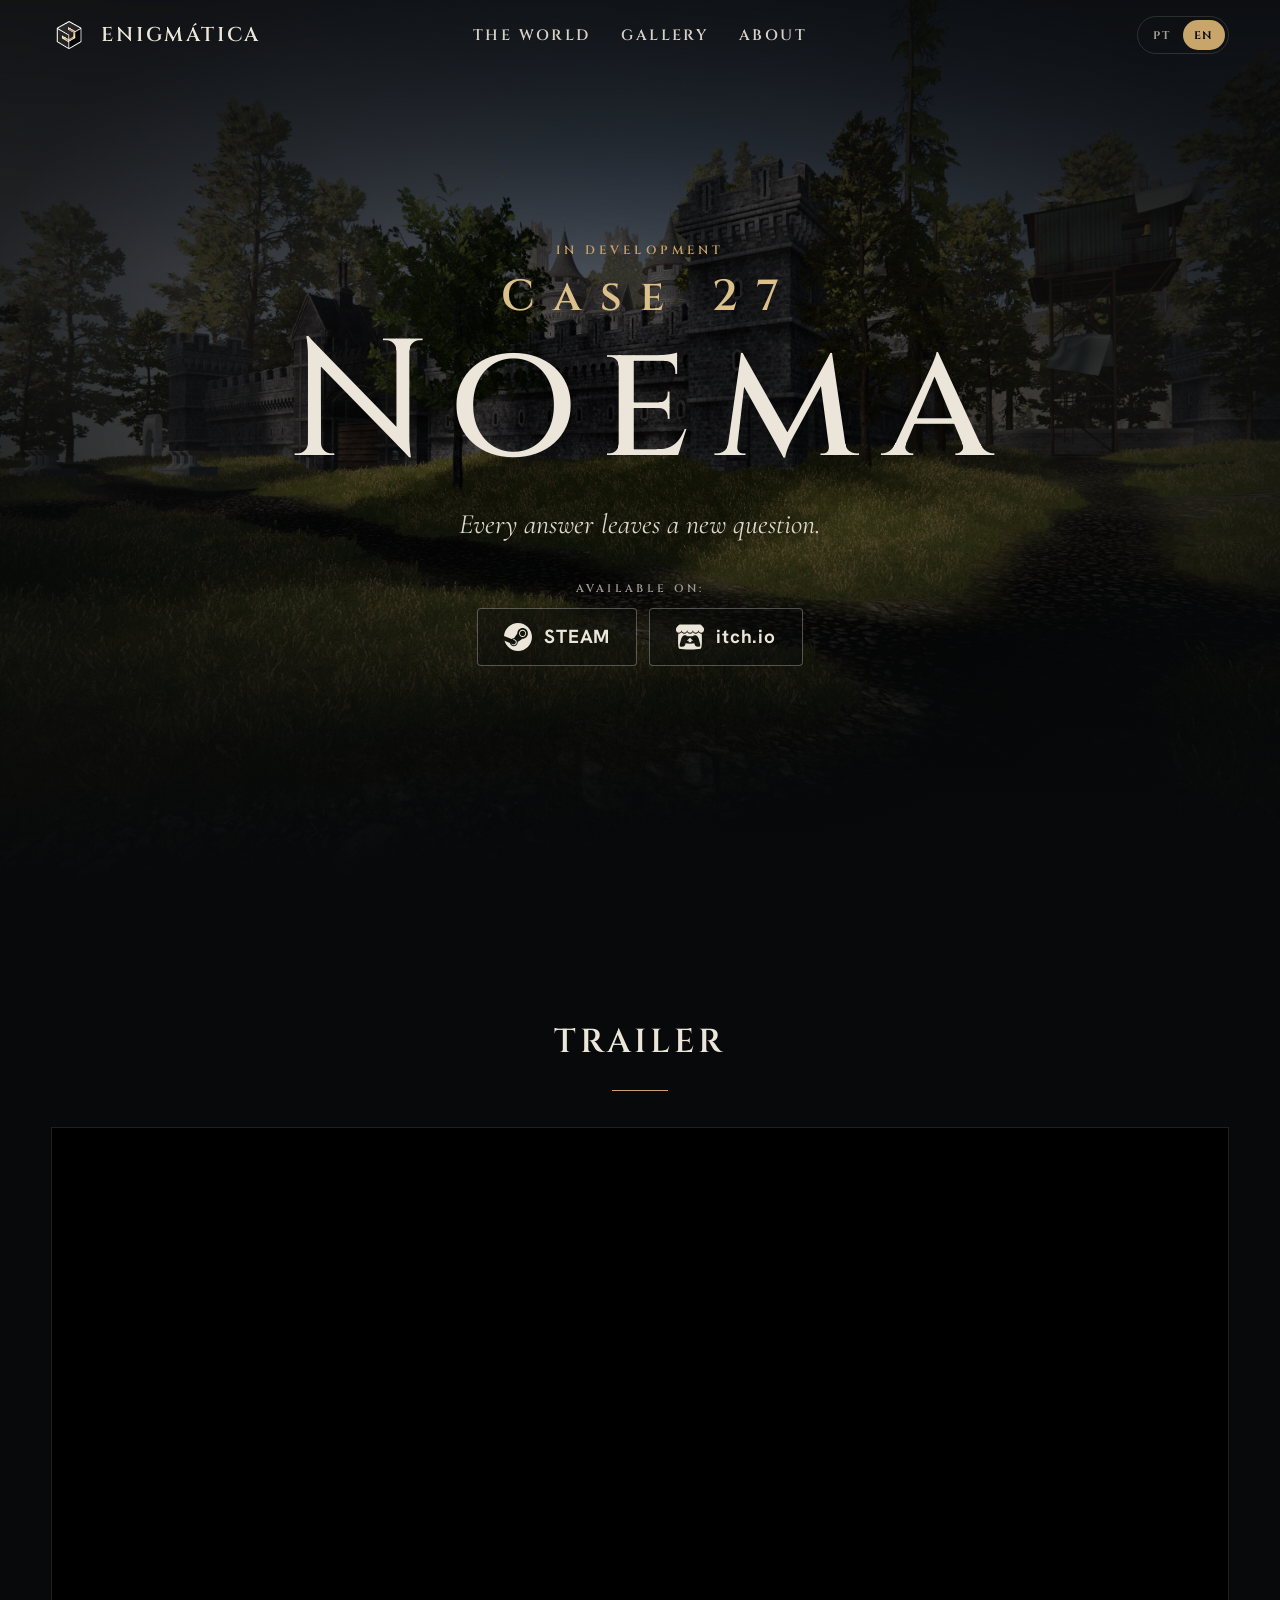
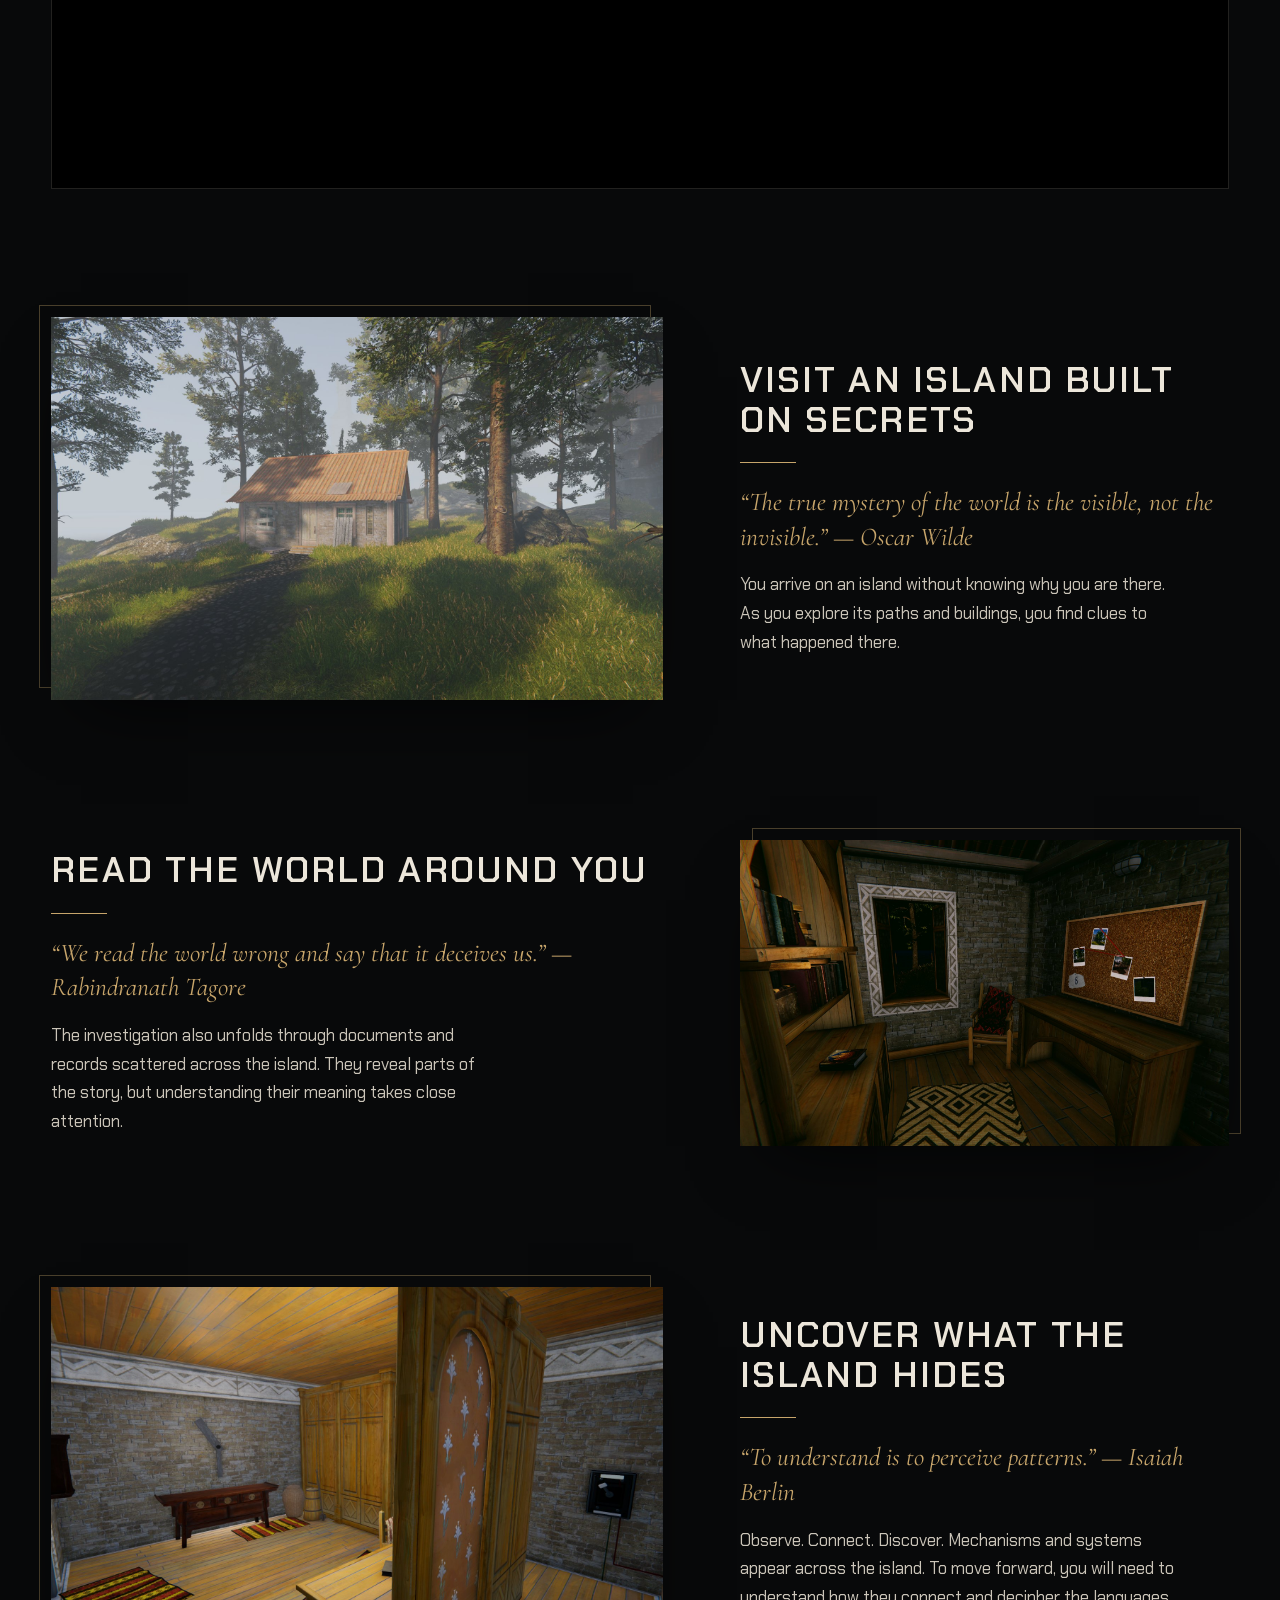
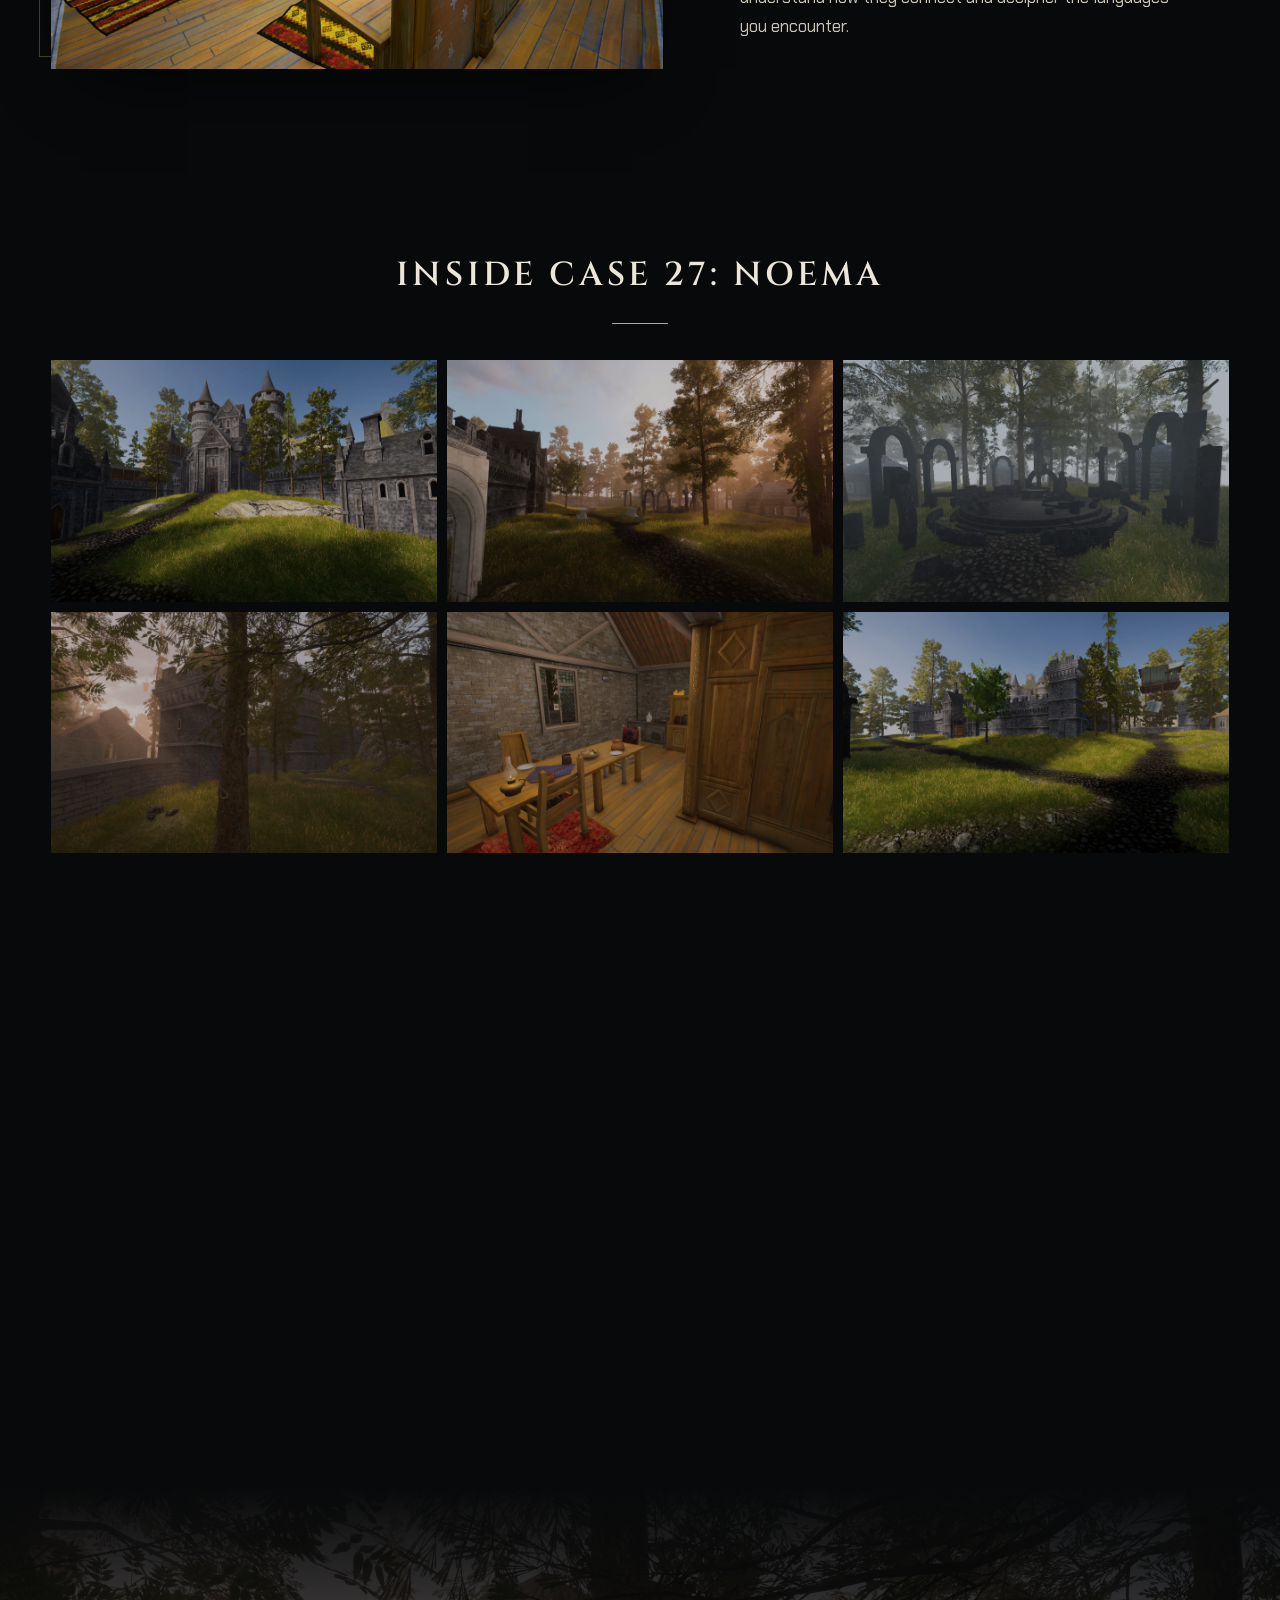
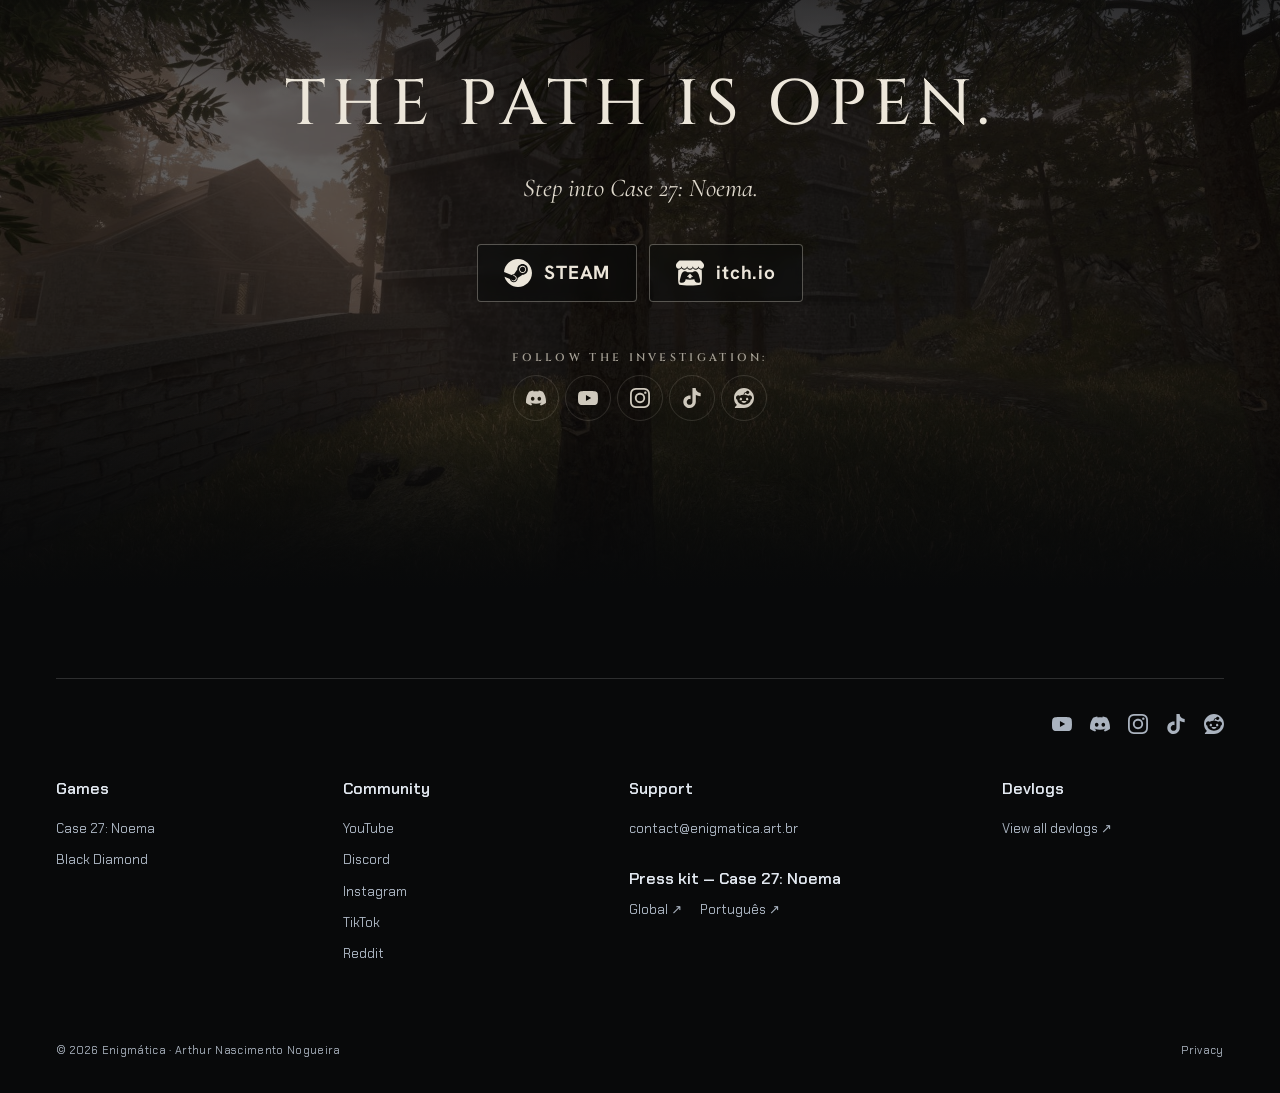
==== noema/index.html @ 0886b95e "Restaurar citacoes de Noema e ajustar marca e topo" ====
<!doctype html>
<html lang="en">
<head>
  <meta charset="utf-8">
  <meta name="viewport" content="width=device-width, initial-scale=1">
  <meta name="theme-color" content="#08090a">
  <meta name="description" content="A first-person investigation on an island of secrets and puzzles. Explore, read records and decipher languages.">
  <meta property="og:title" content="Case 27: Noema — Enigmática">
  <meta property="og:description" content="A first-person investigation on an island of secrets and puzzles, with languages to decipher.">
  <meta property="og:image" content="https://games.enigmatica.art.br/assets/images/principal.jpg">
  <link rel="canonical" href="https://games.enigmatica.art.br/noema/">
  <link rel="icon" href="../assets/images/enigmatica-logo.png">
  <link rel="preload" href="../assets/images/principal.jpg" as="image">
  <link rel="preload" href="../assets/fonts/cinzel-latin-wght-normal.woff2" as="font" type="font/woff2" crossorigin>
  <link rel="stylesheet" href="../assets/noema.css?v=20261112">
  <title>Case 27: Noema — Enigmática</title>
  <link rel="stylesheet" href="../assets/hub-footer.css?v=20261112c">
</head>
<body>
  <a class="skip-link" href="#content" data-i18n="skip">Skip to content</a>

  <header class="site-header" data-header>
    <a class="brand" href="https://enigmatica.art.br/" aria-label="Back to the Enigmática hub" data-i18n-attr="aria-label:homeLabel">
      <img src="../assets/images/enigmatica-logo.png" alt="" width="34" height="34"><span>Enigmática</span>
    </a>
    <nav class="main-nav" aria-label="Main navigation" data-i18n-attr="aria-label:navLabel">
      <a href="#world" data-i18n="nav.world">The world</a>
      <a href="#gallery" data-i18n="nav.gallery">Gallery</a>
      <a href="#about" data-i18n="nav.about">About</a>
    </nav>
    <div class="header-right">
      
      <div class="lang" role="group" aria-label="Language" data-i18n-attr="aria-label:langGroup">
        <button type="button" data-lang="pt" aria-pressed="false" lang="pt-BR" title="Português (Brasil)">PT</button>
        <button type="button" data-lang="en" aria-pressed="true" lang="en" title="English">EN</button>
      </div>
    </div>
  </header>

  <main id="content">
    <section class="hero" aria-labelledby="game-title">
      <div class="hero-bg" aria-hidden="true"><img src="../assets/images/principal.jpg" alt=""></div>
      <div class="hero-inner">
        <p class="kicker" data-i18n="kicker">In development</p>
        <h1 id="game-title" class="logotype" aria-label="Case 27: Noema"><span class="logo-case" aria-hidden="true">Case 27</span><span class="logo-main" aria-hidden="true">Noema</span></h1>
        <p class="hero-line" data-i18n="heroLine">Every answer leaves a new question.</p>
        <div class="buy">
          <p class="buy-label" data-i18n="buyLabel">Available on:</p>
          <div class="stores"><a class="store" href="https://store.steampowered.com/app/5361160" target="_blank" rel="noreferrer" aria-label="Case 27: Noema on Steam"><svg class="ico" viewBox="0 0 24 24" aria-hidden="true"><path d="M11.979 0C5.678 0 .511 4.86.022 11.037l6.432 2.658c.545-.371 1.203-.59 1.912-.59.063 0 .125.004.188.006l2.861-4.142V8.91c0-2.495 2.028-4.524 4.524-4.524 2.494 0 4.524 2.031 4.524 4.527s-2.03 4.525-4.524 4.525h-.105l-4.076 2.911c0 .052.004.105.004.159 0 1.875-1.515 3.396-3.39 3.396-1.635 0-3.016-1.173-3.331-2.727L.436 15.27C1.862 20.307 6.486 24 11.979 24c6.627 0 11.999-5.373 11.999-12S18.605 0 11.979 0zM7.54 18.21l-1.473-.61c.262.543.714.999 1.314 1.25 1.297.539 2.793-.076 3.332-1.375.263-.63.264-1.319.005-1.949s-.75-1.121-1.377-1.383c-.624-.26-1.29-.249-1.878-.03l1.523.63c.956.4 1.409 1.5 1.009 2.455-.397.957-1.497 1.41-2.454 1.012H7.54zm11.415-9.303c0-1.662-1.353-3.015-3.015-3.015-1.665 0-3.015 1.353-3.015 3.015 0 1.665 1.35 3.015 3.015 3.015 1.663 0 3.015-1.35 3.015-3.015zm-5.273-.005c0-1.252 1.013-2.266 2.265-2.266 1.249 0 2.266 1.014 2.266 2.266 0 1.251-1.017 2.265-2.266 2.265-1.253 0-2.265-1.014-2.265-2.265z"/></svg><span class="store-name">STEAM</span></a><a class="store" href="https://enigmatica-art.itch.io/noema" target="_blank" rel="noreferrer" aria-label="Case 27: Noema on itch.io"><svg class="ico" viewBox="0 0 24 24" aria-hidden="true"><path d="M3.13 1.338C2.08 1.96.02 4.328 0 4.95v1.03c0 1.303 1.22 2.45 2.325 2.45 1.33 0 2.436-1.102 2.436-2.41 0 1.308 1.07 2.41 2.4 2.41 1.328 0 2.362-1.102 2.362-2.41 0 1.308 1.137 2.41 2.466 2.41h.024c1.33 0 2.466-1.102 2.466-2.41 0 1.308 1.034 2.41 2.363 2.41 1.33 0 2.4-1.102 2.4-2.41 0 1.308 1.106 2.41 2.435 2.41C22.78 8.43 24 7.282 24 5.98V4.95c-.02-.62-2.082-2.99-3.13-3.612-3.253-.114-5.508-.134-8.87-.133-3.362 0-7.945.053-8.87.133zm6.376 6.477a2.74 2.74 0 0 1-.468.602c-.5.49-1.19.795-1.947.795a2.786 2.786 0 0 1-1.95-.795c-.182-.178-.32-.37-.446-.59-.127.222-.303.412-.486.59a2.788 2.788 0 0 1-1.95.795c-.092 0-.187-.025-.264-.052-.107 1.113-.152 2.176-.168 2.95v.005l-.006 1.167c.02 2.334-.23 7.564 1.03 8.85 1.952.454 5.545.662 9.15.663 3.605 0 7.198-.21 9.15-.664 1.26-1.284 1.01-6.514 1.03-8.848l-.006-1.167v-.004c-.016-.775-.06-1.838-.168-2.95-.077.026-.172.052-.263.052a2.788 2.788 0 0 1-1.95-.795c-.184-.178-.36-.368-.486-.59-.127.22-.265.412-.447.59a2.786 2.786 0 0 1-1.95.794c-.76 0-1.446-.303-1.948-.793a2.74 2.74 0 0 1-.468-.602 2.738 2.738 0 0 1-.463.602 2.787 2.787 0 0 1-1.95.794h-.16a2.787 2.787 0 0 1-1.95-.793 2.738 2.738 0 0 1-.464-.602zm-2.004 2.59v.002c.795.002 1.5 0 2.373.953.687-.072 1.406-.108 2.125-.107.72 0 1.438.035 2.125.107.873-.953 1.578-.95 2.372-.953.376 0 1.876 0 2.92 2.934l1.123 4.028c.832 2.995-.266 3.068-1.636 3.07-2.03-.075-3.156-1.55-3.156-3.025-1.124.184-2.436.276-3.748.277-1.312 0-2.624-.093-3.748-.277 0 1.475-1.125 2.95-3.156 3.026-1.37-.004-2.468-.077-1.636-3.072l1.122-4.027c1.045-2.934 2.545-2.934 2.92-2.934zM12 12.714c-.002.002-2.14 1.964-2.523 2.662l1.4-.056v1.22c0 .056.56.033 1.123.007.562.026 1.124.05 1.124-.008v-1.22l1.4.055C14.138 14.677 12 12.713 12 12.713z"/></svg><span class="store-name">itch.io</span></a></div>
        </div>
      </div>
    </section>

    <section class="trailer reveal" id="trailer" aria-labelledby="trailer-title">
      <h2 id="trailer-title" class="section-title" data-i18n="trailer.title">Trailer</h2>
      <div class="trailer-frame">
        <iframe src="https://www.youtube-nocookie.com/embed/Oavc016E8pA?rel=0" title="Case 27: Noema — Trailer" loading="lazy" allow="accelerometer; autoplay; clipboard-write; encrypted-media; gyroscope; picture-in-picture; web-share" referrerpolicy="strict-origin-when-cross-origin" allowfullscreen></iframe>
      </div>
    </section>

    <section class="features" id="world" aria-label="The world" data-i18n-attr="aria-label:nav.world">
      <article class="feature reveal">
        <figure class="feature-media"><img src="../assets/images/cabana.jpg" alt="" data-i18n-attr="alt:alt.cabana" loading="lazy"></figure>
        <div class="feature-copy">
          <h2 data-i18n="f1.title">Visit an island built on secrets</h2>
          <p class="quote" data-i18n="f1.quote">“The true mystery of the world is the visible, not the invisible.” — Oscar Wilde</p>
          <p data-i18n="f1.text">You arrive on an island without knowing why you are there. As you explore its paths and buildings, you find clues to what happened there.</p>
        </div>
      </article>
      <article class="feature is-flip reveal">
        <figure class="feature-media"><img src="../assets/images/investigacao.jpg" alt="" data-i18n-attr="alt:alt.investigacao" loading="lazy"></figure>
        <div class="feature-copy">
          <h2 data-i18n="f2.title">Read the world around you</h2>
          <p class="quote" data-i18n="f2.quote">“We read the world wrong and say that it deceives us.” — Rabindranath Tagore</p>
          <p data-i18n="f2.text">The investigation also unfolds through documents and records scattered across the island. They reveal parts of the story, but understanding their meaning takes close attention.</p>
        </div>
      </article>
      <article class="feature reveal">
        <figure class="feature-media"><img src="../assets/images/mecanismo.jpg" alt="" data-i18n-attr="alt:alt.mecanismo" loading="lazy"></figure>
        <div class="feature-copy">
          <h2 data-i18n="f3.title">Uncover what the island hides</h2>
          <p class="quote" data-i18n="f3.quote">“To understand is to perceive patterns.” — Isaiah Berlin</p>
          <p data-i18n="f3.text">Observe. Connect. Discover. Mechanisms and systems appear across the island. To move forward, you will need to understand how they connect and decipher the languages you encounter.</p>
        </div>
      </article>
    </section>

    <section class="gallery reveal" id="gallery" aria-labelledby="gallery-title">
      <h2 id="gallery-title" class="section-title" data-i18n="gallery.title">Inside Case 27: Noema</h2>
      <ul class="shots"><li><button type="button" class="shot" data-full="../assets/images/castelo.jpg"><img src="../assets/images/castelo.jpg" alt="" data-i18n-attr="alt:alt.castelo" loading="lazy"></button></li><li><button type="button" class="shot" data-full="../assets/images/caminho.jpg"><img src="../assets/images/caminho.jpg" alt="" data-i18n-attr="alt:alt.caminho" loading="lazy"></button></li><li><button type="button" class="shot" data-full="../assets/images/ruinas.jpg"><img src="../assets/images/ruinas.jpg" alt="" data-i18n-attr="alt:alt.ruinas" loading="lazy"></button></li><li><button type="button" class="shot" data-full="../assets/images/torres.jpg"><img src="../assets/images/torres.jpg" alt="" data-i18n-attr="alt:alt.torres" loading="lazy"></button></li><li><button type="button" class="shot" data-full="../assets/images/interior.jpg"><img src="../assets/images/interior.jpg" alt="" data-i18n-attr="alt:alt.interior" loading="lazy"></button></li><li><button type="button" class="shot" data-full="../assets/images/principal.jpg"><img src="../assets/images/principal.jpg" alt="" data-i18n-attr="alt:alt.principal" loading="lazy"></button></li></ul>
    </section>

    <section class="about reveal" id="about" aria-labelledby="about-title">
      <div class="about-copy">
        <h2 id="about-title" class="section-title" data-i18n="about.title">About the game</h2>
        <p data-i18n="about.text1">Case 27: Noema is a first-person investigation game set on an island built on secrets and puzzles. Its metaphorical, philosophical narrative unfolds through exploration, records and languages to decipher.</p>
        <p data-i18n="about.text2">No markers, no tutorials: you explore, observe and connect the clues at your own pace.</p>
      </div>
      <dl class="facts">
        <div><dt data-i18n="facts.genre">Genre</dt><dd data-i18n="facts.genreValue">Mystery and exploration</dd></div>
        <div><dt data-i18n="facts.platform">Platform</dt><dd>PC</dd></div>
        <div><dt data-i18n="facts.developer">Developer</dt><dd>Enigmática</dd></div>
        <div><dt data-i18n="facts.status">Status</dt><dd data-i18n="kicker">In development</dd></div>
      </dl>
    </section>

    <section class="closing" aria-labelledby="closing-title">
      <div class="closing-bg" aria-hidden="true"><img src="../assets/images/torres.jpg" alt="" loading="lazy"></div>
      <div class="closing-inner reveal">
        <h2 id="closing-title" data-i18n="closing.title">The path is open.</h2>
        <p class="quote" data-i18n="closing.quote">Step into Case 27: Noema.</p>
        <div class="stores"><a class="store" href="https://store.steampowered.com/app/5361160" target="_blank" rel="noreferrer" aria-label="Case 27: Noema on Steam"><svg class="ico" viewBox="0 0 24 24" aria-hidden="true"><path d="M11.979 0C5.678 0 .511 4.86.022 11.037l6.432 2.658c.545-.371 1.203-.59 1.912-.59.063 0 .125.004.188.006l2.861-4.142V8.91c0-2.495 2.028-4.524 4.524-4.524 2.494 0 4.524 2.031 4.524 4.527s-2.03 4.525-4.524 4.525h-.105l-4.076 2.911c0 .052.004.105.004.159 0 1.875-1.515 3.396-3.39 3.396-1.635 0-3.016-1.173-3.331-2.727L.436 15.27C1.862 20.307 6.486 24 11.979 24c6.627 0 11.999-5.373 11.999-12S18.605 0 11.979 0zM7.54 18.21l-1.473-.61c.262.543.714.999 1.314 1.25 1.297.539 2.793-.076 3.332-1.375.263-.63.264-1.319.005-1.949s-.75-1.121-1.377-1.383c-.624-.26-1.29-.249-1.878-.03l1.523.63c.956.4 1.409 1.5 1.009 2.455-.397.957-1.497 1.41-2.454 1.012H7.54zm11.415-9.303c0-1.662-1.353-3.015-3.015-3.015-1.665 0-3.015 1.353-3.015 3.015 0 1.665 1.35 3.015 3.015 3.015 1.663 0 3.015-1.35 3.015-3.015zm-5.273-.005c0-1.252 1.013-2.266 2.265-2.266 1.249 0 2.266 1.014 2.266 2.266 0 1.251-1.017 2.265-2.266 2.265-1.253 0-2.265-1.014-2.265-2.265z"/></svg><span class="store-name">STEAM</span></a><a class="store" href="https://enigmatica-art.itch.io/noema" target="_blank" rel="noreferrer" aria-label="Case 27: Noema on itch.io"><svg class="ico" viewBox="0 0 24 24" aria-hidden="true"><path d="M3.13 1.338C2.08 1.96.02 4.328 0 4.95v1.03c0 1.303 1.22 2.45 2.325 2.45 1.33 0 2.436-1.102 2.436-2.41 0 1.308 1.07 2.41 2.4 2.41 1.328 0 2.362-1.102 2.362-2.41 0 1.308 1.137 2.41 2.466 2.41h.024c1.33 0 2.466-1.102 2.466-2.41 0 1.308 1.034 2.41 2.363 2.41 1.33 0 2.4-1.102 2.4-2.41 0 1.308 1.106 2.41 2.435 2.41C22.78 8.43 24 7.282 24 5.98V4.95c-.02-.62-2.082-2.99-3.13-3.612-3.253-.114-5.508-.134-8.87-.133-3.362 0-7.945.053-8.87.133zm6.376 6.477a2.74 2.74 0 0 1-.468.602c-.5.49-1.19.795-1.947.795a2.786 2.786 0 0 1-1.95-.795c-.182-.178-.32-.37-.446-.59-.127.222-.303.412-.486.59a2.788 2.788 0 0 1-1.95.795c-.092 0-.187-.025-.264-.052-.107 1.113-.152 2.176-.168 2.95v.005l-.006 1.167c.02 2.334-.23 7.564 1.03 8.85 1.952.454 5.545.662 9.15.663 3.605 0 7.198-.21 9.15-.664 1.26-1.284 1.01-6.514 1.03-8.848l-.006-1.167v-.004c-.016-.775-.06-1.838-.168-2.95-.077.026-.172.052-.263.052a2.788 2.788 0 0 1-1.95-.795c-.184-.178-.36-.368-.486-.59-.127.22-.265.412-.447.59a2.786 2.786 0 0 1-1.95.794c-.76 0-1.446-.303-1.948-.793a2.74 2.74 0 0 1-.468-.602 2.738 2.738 0 0 1-.463.602 2.787 2.787 0 0 1-1.95.794h-.16a2.787 2.787 0 0 1-1.95-.793 2.738 2.738 0 0 1-.464-.602zm-2.004 2.59v.002c.795.002 1.5 0 2.373.953.687-.072 1.406-.108 2.125-.107.72 0 1.438.035 2.125.107.873-.953 1.578-.95 2.372-.953.376 0 1.876 0 2.92 2.934l1.123 4.028c.832 2.995-.266 3.068-1.636 3.07-2.03-.075-3.156-1.55-3.156-3.025-1.124.184-2.436.276-3.748.277-1.312 0-2.624-.093-3.748-.277 0 1.475-1.125 2.95-3.156 3.026-1.37-.004-2.468-.077-1.636-3.072l1.122-4.027c1.045-2.934 2.545-2.934 2.92-2.934zM12 12.714c-.002.002-2.14 1.964-2.523 2.662l1.4-.056v1.22c0 .056.56.033 1.123.007.562.026 1.124.05 1.124-.008v-1.22l1.4.055C14.138 14.677 12 12.713 12 12.713z"/></svg><span class="store-name">itch.io</span></a></div>
        <div class="community">
          <p data-i18n="community">Follow the investigation:</p>
          <ul class="social social-big"><li><a href="https://discord.gg/URapb2bbFA" target="_blank" rel="noreferrer" aria-label="Discord" title="Discord"><svg class="ico" viewBox="0 0 24 24" aria-hidden="true"><path d="M20.317 4.3698a19.7913 19.7913 0 00-4.8851-1.5152.0741.0741 0 00-.0785.0371c-.211.3753-.4447.8648-.6083 1.2495-1.8447-.2762-3.68-.2762-5.4868 0-.1636-.3933-.4058-.8742-.6177-1.2495a.077.077 0 00-.0785-.037 19.7363 19.7363 0 00-4.8852 1.515.0699.0699 0 00-.0321.0277C.5334 9.0458-.319 13.5799.0992 18.0578a.0824.0824 0 00.0312.0561c2.0528 1.5076 4.0413 2.4228 5.9929 3.0294a.0777.0777 0 00.0842-.0276c.4616-.6304.8731-1.2952 1.226-1.9942a.076.076 0 00-.0416-.1057c-.6528-.2476-1.2743-.5495-1.8722-.8923a.077.077 0 01-.0076-.1277c.1258-.0943.2517-.1923.3718-.2914a.0743.0743 0 01.0776-.0105c3.9278 1.7933 8.18 1.7933 12.0614 0a.0739.0739 0 01.0785.0095c.1202.099.246.1981.3728.2924a.077.077 0 01-.0066.1276 12.2986 12.2986 0 01-1.873.8914.0766.0766 0 00-.0407.1067c.3604.698.7719 1.3628 1.225 1.9932a.076.076 0 00.0842.0286c1.961-.6067 3.9495-1.5219 6.0023-3.0294a.077.077 0 00.0313-.0552c.5004-5.177-.8382-9.6739-3.5485-13.6604a.061.061 0 00-.0312-.0286zM8.02 15.3312c-1.1825 0-2.1569-1.0857-2.1569-2.419 0-1.3332.9555-2.4189 2.157-2.4189 1.2108 0 2.1757 1.0952 2.1568 2.419 0 1.3332-.9555 2.4189-2.1569 2.4189zm7.9748 0c-1.1825 0-2.1569-1.0857-2.1569-2.419 0-1.3332.9554-2.4189 2.1569-2.4189 1.2108 0 2.1757 1.0952 2.1568 2.419 0 1.3332-.946 2.4189-2.1568 2.4189Z"/></svg></a></li><li><a href="https://www.youtube.com/@enigmatica-art" target="_blank" rel="noreferrer" aria-label="YouTube" title="YouTube"><svg class="ico" viewBox="0 0 24 24" aria-hidden="true"><path d="M23.498 6.186a3.016 3.016 0 0 0-2.122-2.136C19.505 3.545 12 3.545 12 3.545s-7.505 0-9.377.505A3.017 3.017 0 0 0 .502 6.186C0 8.07 0 12 0 12s0 3.93.502 5.814a3.016 3.016 0 0 0 2.122 2.136c1.871.505 9.376.505 9.376.505s7.505 0 9.377-.505a3.015 3.015 0 0 0 2.122-2.136C24 15.93 24 12 24 12s0-3.93-.502-5.814zM9.545 15.568V8.432L15.818 12l-6.273 3.568z"/></svg></a></li><li><a href="https://www.instagram.com/enigmatica.official/" target="_blank" rel="noreferrer" aria-label="Instagram" title="Instagram"><svg class="ico" viewBox="0 0 24 24" aria-hidden="true"><path d="M7.0301.084c-1.2768.0602-2.1487.264-2.911.5634-.7888.3075-1.4575.72-2.1228 1.3877-.6652.6677-1.075 1.3368-1.3802 2.127-.2954.7638-.4956 1.6365-.552 2.914-.0564 1.2775-.0689 1.6882-.0626 4.947.0062 3.2586.0206 3.6671.0825 4.9473.061 1.2765.264 2.1482.5635 2.9107.308.7889.72 1.4573 1.388 2.1228.6679.6655 1.3365 1.0743 2.1285 1.38.7632.295 1.6361.4961 2.9134.552 1.2773.056 1.6884.069 4.9462.0627 3.2578-.0062 3.668-.0207 4.9478-.0814 1.28-.0607 2.147-.2652 2.9098-.5633.7889-.3086 1.4578-.72 2.1228-1.3881.665-.6682 1.0745-1.3378 1.3795-2.1284.2957-.7632.4966-1.636.552-2.9124.056-1.2809.0692-1.6898.063-4.948-.0063-3.2583-.021-3.6668-.0817-4.9465-.0607-1.2797-.264-2.1487-.5633-2.9117-.3084-.7889-.72-1.4568-1.3876-2.1228C21.2982 1.33 20.628.9208 19.8378.6165 19.074.321 18.2017.1197 16.9244.0645 15.6471.0093 15.236-.005 11.977.0014 8.718.0076 8.31.0215 7.0301.0839m.1402 21.6932c-1.17-.0509-1.8053-.2453-2.2287-.408-.5606-.216-.96-.4771-1.3819-.895-.422-.4178-.6811-.8186-.9-1.378-.1644-.4234-.3624-1.058-.4171-2.228-.0595-1.2645-.072-1.6442-.079-4.848-.007-3.2037.0053-3.583.0607-4.848.05-1.169.2456-1.805.408-2.2282.216-.5613.4762-.96.895-1.3816.4188-.4217.8184-.6814 1.3783-.9003.423-.1651 1.0575-.3614 2.227-.4171 1.2655-.06 1.6447-.072 4.848-.079 3.2033-.007 3.5835.005 4.8495.0608 1.169.0508 1.8053.2445 2.228.408.5608.216.96.4754 1.3816.895.4217.4194.6816.8176.9005 1.3787.1653.4217.3617 1.056.4169 2.2263.0602 1.2655.0739 1.645.0796 4.848.0058 3.203-.0055 3.5834-.061 4.848-.051 1.17-.245 1.8055-.408 2.2294-.216.5604-.4763.96-.8954 1.3814-.419.4215-.8181.6811-1.3783.9-.4224.1649-1.0577.3617-2.2262.4174-1.2656.0595-1.6448.072-4.8493.079-3.2045.007-3.5825-.006-4.848-.0608M16.953 5.5864A1.44 1.44 0 1 0 18.39 4.144a1.44 1.44 0 0 0-1.437 1.4424M5.8385 12.012c.0067 3.4032 2.7706 6.1557 6.173 6.1493 3.4026-.0065 6.157-2.7701 6.1506-6.1733-.0065-3.4032-2.771-6.1565-6.174-6.1498-3.403.0067-6.156 2.771-6.1496 6.1738M8 12.0077a4 4 0 1 1 4.008 3.9921A3.9996 3.9996 0 0 1 8 12.0077"/></svg></a></li><li><a href="https://www.tiktok.com/@enigmatica_art" target="_blank" rel="noreferrer" aria-label="TikTok" title="TikTok"><svg class="ico" viewBox="0 0 24 24" aria-hidden="true"><path d="M12.525.02c1.31-.02 2.61-.01 3.91-.02.08 1.53.63 3.09 1.75 4.17 1.12 1.11 2.7 1.62 4.24 1.79v4.03c-1.44-.05-2.89-.35-4.2-.97-.57-.26-1.1-.59-1.62-.93-.01 2.92.01 5.84-.02 8.75-.08 1.4-.54 2.79-1.35 3.94-1.31 1.92-3.58 3.17-5.91 3.21-1.43.08-2.86-.31-4.08-1.03-2.02-1.19-3.44-3.37-3.65-5.71-.02-.5-.03-1-.01-1.49.18-1.9 1.12-3.72 2.58-4.96 1.66-1.44 3.98-2.13 6.15-1.72.02 1.48-.04 2.96-.04 4.44-.99-.32-2.15-.23-3.02.37-.63.41-1.11 1.04-1.36 1.75-.21.51-.15 1.07-.14 1.61.24 1.64 1.82 3.02 3.5 2.87 1.12-.01 2.19-.66 2.77-1.61.19-.33.4-.67.41-1.06.1-1.79.06-3.57.07-5.36.01-4.03-.01-8.05.02-12.07z"/></svg></a></li><li><a href="https://www.reddit.com/user/Enigmatica-Art/" target="_blank" rel="noreferrer" aria-label="Reddit" title="Reddit"><svg class="ico" viewBox="0 0 24 24" aria-hidden="true"><path d="M12 0C5.373 0 0 5.373 0 12c0 3.314 1.343 6.314 3.515 8.485l-2.286 2.286C.775 23.225 1.097 24 1.738 24H12c6.627 0 12-5.373 12-12S18.627 0 12 0Zm4.388 3.199c1.104 0 1.999.895 1.999 1.999 0 1.105-.895 2-1.999 2-.946 0-1.739-.657-1.947-1.539v.002c-1.147.162-2.032 1.15-2.032 2.341v.007c1.776.067 3.4.567 4.686 1.363.473-.363 1.064-.58 1.707-.58 1.547 0 2.802 1.254 2.802 2.802 0 1.117-.655 2.081-1.601 2.531-.088 3.256-3.637 5.876-7.997 5.876-4.361 0-7.905-2.617-7.998-5.87-.954-.447-1.614-1.415-1.614-2.538 0-1.548 1.255-2.802 2.803-2.802.645 0 1.239.218 1.712.585 1.275-.79 2.881-1.291 4.64-1.365v-.01c0-1.663 1.263-3.034 2.88-3.207.188-.911.993-1.595 1.959-1.595Zm-8.085 8.376c-.784 0-1.459.78-1.506 1.797-.047 1.016.64 1.429 1.426 1.429.786 0 1.371-.369 1.418-1.385.047-1.017-.553-1.841-1.338-1.841Zm7.406 0c-.786 0-1.385.824-1.338 1.841.047 1.017.634 1.385 1.418 1.385.785 0 1.473-.413 1.426-1.429-.046-1.017-.721-1.797-1.506-1.797Zm-3.703 4.013c-.974 0-1.907.048-2.77.135-.147.015-.241.168-.183.305.483 1.154 1.622 1.964 2.953 1.964 1.33 0 2.47-.81 2.953-1.964.057-.137-.037-.29-.184-.305-.863-.087-1.795-.135-2.769-.135Z"/></svg></a></li></ul>
        </div>
      </div>
    </section>
  </main>

  <footer class="foot expanded-foot enigmatica-footer" id="contact">
    <ul class="socials"><li><a href="https://www.youtube.com/@enigmatica-art" target="_blank" rel="noopener noreferrer" aria-label="YouTube" title="YouTube"><svg class="ic" viewBox="0 0 24 24" aria-hidden="true"><path d="M23.498 6.186a3.016 3.016 0 0 0-2.122-2.136C19.505 3.545 12 3.545 12 3.545s-7.505 0-9.377.505A3.017 3.017 0 0 0 .502 6.186C0 8.07 0 12 0 12s0 3.93.502 5.814a3.016 3.016 0 0 0 2.122 2.136c1.871.505 9.376.505 9.376.505s7.505 0 9.377-.505a3.015 3.015 0 0 0 2.122-2.136C24 15.93 24 12 24 12s0-3.93-.502-5.814zM9.545 15.568V8.432L15.818 12l-6.273 3.568z"/></svg></a></li><li><a href="https://discord.gg/URapb2bbFA" target="_blank" rel="noopener noreferrer" aria-label="Discord" title="Discord"><svg class="ic" viewBox="0 0 24 24" aria-hidden="true"><path d="M20.317 4.3698a19.7913 19.7913 0 00-4.8851-1.5152.0741.0741 0 00-.0785.0371c-.211.3753-.4447.8648-.6083 1.2495-1.8447-.2762-3.68-.2762-5.4868 0-.1636-.3933-.4058-.8742-.6177-1.2495a.077.077 0 00-.0785-.037 19.7363 19.7363 0 00-4.8852 1.515.0699.0699 0 00-.0321.0277C.5334 9.0458-.319 13.5799.0992 18.0578a.0824.0824 0 00.0312.0561c2.0528 1.5076 4.0413 2.4228 5.9929 3.0294a.0777.0777 0 00.0842-.0276c.4616-.6304.8731-1.2952 1.226-1.9942a.076.076 0 00-.0416-.1057c-.6528-.2476-1.2743-.5495-1.8722-.8923a.077.077 0 01-.0076-.1277c.1258-.0943.2517-.1923.3718-.2914a.0743.0743 0 01.0776-.0105c3.9278 1.7933 8.18 1.7933 12.0614 0a.0739.0739 0 01.0785.0095c.1202.099.246.1981.3728.2924a.077.077 0 01-.0066.1276 12.2986 12.2986 0 01-1.873.8914.0766.0766 0 00-.0407.1067c.3604.698.7719 1.3628 1.225 1.9932a.076.076 0 00.0842.0286c1.961-.6067 3.9495-1.5219 6.0023-3.0294a.077.077 0 00.0313-.0552c.5004-5.177-.8382-9.6739-3.5485-13.6604a.061.061 0 00-.0312-.0286zM8.02 15.3312c-1.1825 0-2.1569-1.0857-2.1569-2.419 0-1.3332.9555-2.4189 2.157-2.4189 1.2108 0 2.1757 1.0952 2.1568 2.419 0 1.3332-.9555 2.4189-2.1569 2.4189zm7.9748 0c-1.1825 0-2.1569-1.0857-2.1569-2.419 0-1.3332.9554-2.4189 2.1569-2.4189 1.2108 0 2.1757 1.0952 2.1568 2.419 0 1.3332-.946 2.4189-2.1568 2.4189Z"/></svg></a></li><li><a href="https://www.instagram.com/enigmatica.official/" target="_blank" rel="noopener noreferrer" aria-label="Instagram" title="Instagram"><svg class="ic" viewBox="0 0 24 24" aria-hidden="true"><path d="M7.0301.084c-1.2768.0602-2.1487.264-2.911.5634-.7888.3075-1.4575.72-2.1228 1.3877-.6652.6677-1.075 1.3368-1.3802 2.127-.2954.7638-.4956 1.6365-.552 2.914-.0564 1.2775-.0689 1.6882-.0626 4.947.0062 3.2586.0206 3.6671.0825 4.9473.061 1.2765.264 2.1482.5635 2.9107.308.7889.72 1.4573 1.388 2.1228.6679.6655 1.3365 1.0743 2.1285 1.38.7632.295 1.6361.4961 2.9134.552 1.2773.056 1.6884.069 4.9462.0627 3.2578-.0062 3.668-.0207 4.9478-.0814 1.28-.0607 2.147-.2652 2.9098-.5633.7889-.3086 1.4578-.72 2.1228-1.3881.665-.6682 1.0745-1.3378 1.3795-2.1284.2957-.7632.4966-1.636.552-2.9124.056-1.2809.0692-1.6898.063-4.948-.0063-3.2583-.021-3.6668-.0817-4.9465-.0607-1.2797-.264-2.1487-.5633-2.9117-.3084-.7889-.72-1.4568-1.3876-2.1228C21.2982 1.33 20.628.9208 19.8378.6165 19.074.321 18.2017.1197 16.9244.0645 15.6471.0093 15.236-.005 11.977.0014 8.718.0076 8.31.0215 7.0301.0839m.1402 21.6932c-1.17-.0509-1.8053-.2453-2.2287-.408-.5606-.216-.96-.4771-1.3819-.895-.422-.4178-.6811-.8186-.9-1.378-.1644-.4234-.3624-1.058-.4171-2.228-.0595-1.2645-.072-1.6442-.079-4.848-.007-3.2037.0053-3.583.0607-4.848.05-1.169.2456-1.805.408-2.2282.216-.5613.4762-.96.895-1.3816.4188-.4217.8184-.6814 1.3783-.9003.423-.1651 1.0575-.3614 2.227-.4171 1.2655-.06 1.6447-.072 4.848-.079 3.2033-.007 3.5835.005 4.8495.0608 1.169.0508 1.8053.2445 2.228.408.5608.216.96.4754 1.3816.895.4217.4194.6816.8176.9005 1.3787.1653.4217.3617 1.056.4169 2.2263.0602 1.2655.0739 1.645.0796 4.848.0058 3.203-.0055 3.5834-.061 4.848-.051 1.17-.245 1.8055-.408 2.2294-.216.5604-.4763.96-.8954 1.3814-.419.4215-.8181.6811-1.3783.9-.4224.1649-1.0577.3617-2.2262.4174-1.2656.0595-1.6448.072-4.8493.079-3.2045.007-3.5825-.006-4.848-.0608M16.953 5.5864A1.44 1.44 0 1 0 18.39 4.144a1.44 1.44 0 0 0-1.437 1.4424M5.8385 12.012c.0067 3.4032 2.7706 6.1557 6.173 6.1493 3.4026-.0065 6.157-2.7701 6.1506-6.1733-.0065-3.4032-2.771-6.1565-6.174-6.1498-3.403.0067-6.156 2.771-6.1496 6.1738M8 12.0077a4 4 0 1 1 4.008 3.9921A3.9996 3.9996 0 0 1 8 12.0077"/></svg></a></li><li><a href="https://www.tiktok.com/@enigmatica_art" target="_blank" rel="noopener noreferrer" aria-label="TikTok" title="TikTok"><svg class="ic" viewBox="0 0 24 24" aria-hidden="true"><path d="M12.525.02c1.31-.02 2.61-.01 3.91-.02.08 1.53.63 3.09 1.75 4.17 1.12 1.11 2.7 1.62 4.24 1.79v4.03c-1.44-.05-2.89-.35-4.2-.97-.57-.26-1.1-.59-1.62-.93-.01 2.92.01 5.84-.02 8.75-.08 1.4-.54 2.79-1.35 3.94-1.31 1.92-3.58 3.17-5.91 3.21-1.43.08-2.86-.31-4.08-1.03-2.02-1.19-3.44-3.37-3.65-5.71-.02-.5-.03-1-.01-1.49.18-1.9 1.12-3.72 2.58-4.96 1.66-1.44 3.98-2.13 6.15-1.72.02 1.48-.04 2.96-.04 4.44-.99-.32-2.15-.23-3.02.37-.63.41-1.11 1.04-1.36 1.75-.21.51-.15 1.07-.14 1.61.24 1.64 1.82 3.02 3.5 2.87 1.12-.01 2.19-.66 2.77-1.61.19-.33.4-.67.41-1.06.1-1.79.06-3.57.07-5.36.01-4.03-.01-8.05.02-12.07z"/></svg></a></li><li><a href="https://www.reddit.com/user/Enigmatica-Art/" target="_blank" rel="noopener noreferrer" aria-label="Reddit" title="Reddit"><svg class="ic" viewBox="0 0 24 24" aria-hidden="true"><path d="M12 0C5.373 0 0 5.373 0 12c0 3.314 1.343 6.314 3.515 8.485l-2.286 2.286C.775 23.225 1.097 24 1.738 24H12c6.627 0 12-5.373 12-12S18.627 0 12 0Zm4.388 3.199c1.104 0 1.999.895 1.999 1.999 0 1.105-.895 2-1.999 2-.946 0-1.739-.657-1.947-1.539v.002c-1.147.162-2.032 1.15-2.032 2.341v.007c1.776.067 3.4.567 4.686 1.363.473-.363 1.064-.58 1.707-.58 1.547 0 2.802 1.254 2.802 2.802 0 1.117-.655 2.081-1.601 2.531-.088 3.256-3.637 5.876-7.997 5.876-4.361 0-7.905-2.617-7.998-5.87-.954-.447-1.614-1.415-1.614-2.538 0-1.548 1.255-2.802 2.803-2.802.645 0 1.239.218 1.712.585 1.275-.79 2.881-1.291 4.64-1.365v-.01c0-1.663 1.263-3.034 2.88-3.207.188-.911.993-1.595 1.959-1.595Zm-8.085 8.376c-.784 0-1.459.78-1.506 1.797-.047 1.016.64 1.429 1.426 1.429.786 0 1.371-.369 1.418-1.385.047-1.017-.553-1.841-1.338-1.841Zm7.406 0c-.786 0-1.385.824-1.338 1.841.047 1.017.634 1.385 1.418 1.385.785 0 1.473-.413 1.426-1.429-.046-1.017-.721-1.797-1.506-1.797Zm-3.703 4.013c-.974 0-1.907.048-2.77.135-.147.015-.241.168-.183.305.483 1.154 1.622 1.964 2.953 1.964 1.33 0 2.47-.81 2.953-1.964.057-.137-.037-.29-.184-.305-.863-.087-1.795-.135-2.769-.135Z"/></svg></a></li></ul>
    <div class="footer-links">
      <div><h2 data-i18n="shared.games">Games</h2><a href="https://games.enigmatica.art.br/noema/">Case 27: Noema</a><a href="https://blackdiamond.enigmatica.art.br/">Black Diamond</a></div>
      <div><h2 data-i18n="shared.community">Community</h2><a href="https://www.youtube.com/@enigmatica-art" target="_blank" rel="noopener">YouTube</a><a href="https://discord.gg/URapb2bbFA" target="_blank" rel="noopener">Discord</a><a href="https://www.instagram.com/enigmatica.official/" target="_blank" rel="noopener">Instagram</a><a href="https://www.tiktok.com/@enigmatica_art" target="_blank" rel="noopener">TikTok</a><a href="https://www.reddit.com/user/Enigmatica-Art/" target="_blank" rel="noopener">Reddit</a></div>
      <div><h2 data-i18n="shared.support">Support</h2><a class="footer-email" href="mailto:contact@enigmatica.art.br">contact@enigmatica.art.br</a><section class="footer-press" aria-labelledby="footer-press-title"><h2 id="footer-press-title">Press kit — Case 27: Noema</h2><div class="press-links"><a href="https://drive.google.com/drive/folders/1V5Z4pFhVvKewbMiXTl9WNj2BzQwZuZ95?usp=sharing" target="_blank" rel="noopener noreferrer" aria-label="Case 27: Noema — Press kit (Global)">Global ↗</a><a href="https://drive.google.com/drive/folders/19brO-UrrowdczG1I1jmsIwaA9BYUw7GV?usp=sharing" target="_blank" rel="noopener noreferrer" lang="pt-BR" aria-label="Case 27: Noema — Press kit (Português)">Português ↗</a></div></section></div>
      <div><h2 data-i18n="shared.devlogs">Devlogs</h2><a href="https://enigmatica.art.br/devlogs.html" data-i18n="shared.all">View all devlogs ↗</a></div>
    </div>
    <div class="footer-bottom"><span>© <span id="year">2026</span> Enigmática · Arthur Nascimento Nogueira</span><a href="https://enigmatica.art.br/privacidade.html" data-i18n="shared.privacy">Privacy</a></div>
  </footer>

  <dialog class="lightbox" data-lightbox aria-label="Image" data-i18n-attr="aria-label:lightbox">
    <img alt="">
    <button type="button" class="lb-close" aria-label="Close" data-i18n-attr="aria-label:close">×</button>
  </dialog>

  <script src="../assets/noema-i18n.js?v=20261112"></script>
  <script src="../assets/i18n.js?v=20261112"></script>
  <script src="../assets/hub-footer.js?v=20261112"></script>
  <script src="../assets/noema.js?v=20261112"></script>
</body>
</html>
---- assets/noema.css ----
@font-face { font-family: 'Cinzel'; src: url('fonts/cinzel-latin-wght-normal.woff2') format('woff2-variations'); font-weight: 400 900; font-display: swap; }
@font-face { font-family: 'Cormorant'; src: url('fonts/cormorant-garamond-latin-500-normal.woff2') format('woff2'); font-weight: 500; font-display: swap; }
@font-face { font-family: 'Cormorant'; src: url('fonts/cormorant-garamond-latin-400-italic.woff2') format('woff2'); font-weight: 400; font-style: italic; font-display: swap; }
@font-face { font-family: 'Hanken'; src: url('fonts/hanken-grotesk-latin-wght-normal.woff2') format('woff2-variations'); font-weight: 100 900; font-display: swap; }

:root {
  color-scheme: dark;
  --ink: #08090a;
  --ink-2: #101213;
  --bone: #ece6da;
  --muted: #a39e93;
  --gold: #c7a56b;
  --gold-soft: rgba(199, 165, 107, .35);
  --line: rgba(236, 230, 218, .14);
  --gut: clamp(18px, 4vw, 64px);
  --wide: 1240px;
}

* { box-sizing: border-box; }
html { background: var(--ink); scroll-behavior: smooth; }
body {
  margin: 0;
  overflow-x: hidden;
  background: var(--ink);
  color: var(--bone);
  font: 500 19px/1.65 'Cormorant', Georgia, serif;
  -webkit-font-smoothing: antialiased;
}
img { display: block; max-width: 100%; }
a { color: inherit; }
h1, h2, h3 { margin: 0; font-family: 'Cinzel', serif; font-weight: 600; }
:focus-visible { outline: 2px solid var(--gold); outline-offset: 3px; }
.skip-link { position: fixed; z-index: 100; top: 12px; left: 12px; padding: 10px 14px; background: var(--bone); color: var(--ink); transform: translateY(-160%); font: 600 14px 'Hanken', sans-serif; }
.skip-link:focus { transform: none; }

/* ---------- cabeçalho ---------- */
.site-header {
  position: fixed; z-index: 40; inset: 0 0 auto;
  display: grid; grid-template-columns: 1fr auto 1fr; align-items: center; gap: 28px;
  padding: 16px var(--gut);
  transition: background .4s ease, border-color .4s ease;
  border-bottom: 1px solid transparent;
}
.site-header.is-scrolled { background: rgba(8, 9, 10, .88); backdrop-filter: blur(12px); -webkit-backdrop-filter: blur(12px); border-color: var(--line); }
.brand { display: inline-flex; align-items: center; gap: 10px; text-decoration: none; font: 600 13px/1 'Cinzel', serif; letter-spacing: .14em; text-transform: uppercase; }
.brand img { width: 34px; height: 34px; }
.main-nav { display: flex; justify-content: center; gap: clamp(18px, 2.4vw, 36px); }
.main-nav a { position: relative; text-decoration: none; font: 600 12px/1 'Cinzel', serif; letter-spacing: .16em; text-transform: uppercase; color: #d8d2c6; padding: 6px 0; }
.main-nav a::after { content: ""; position: absolute; left: 0; right: 100%; bottom: 0; height: 1px; background: var(--gold); transition: right .3s ease; }
.main-nav a:hover::after { right: 0; }
.header-right { justify-self: end; display: flex; align-items: center; gap: 20px; }

.social { list-style: none; margin: 0; padding: 0; display: flex; gap: 6px; }
.social a { display: grid; place-items: center; width: 34px; height: 34px; color: #cfc9bd; border-radius: 50%; transition: color .25s, background .25s; }
.social a:hover { color: var(--ink); background: var(--gold); }
.ico { width: 17px; height: 17px; fill: currentColor; }

.lang { display: inline-flex; padding: 3px; border: 1px solid var(--line); border-radius: 999px; }
.lang button { min-width: 42px; min-height: 30px; padding: 0 10px; border: 0; border-radius: 999px; background: transparent; color: var(--muted); font: 700 11px/1 'Cinzel', serif; letter-spacing: .12em; cursor: pointer; }
.lang button[aria-pressed="true"] { background: var(--gold); color: var(--ink); }

/* ---------- hero ---------- */
.hero { position: relative; min-height: 100svh; display: grid; place-items: center; overflow: hidden; text-align: center; }
.hero-bg { position: absolute; inset: 0; }
.hero-bg img { width: 100%; height: 100%; object-fit: cover; filter: saturate(.55) brightness(.62) contrast(1.08); animation: heroIn 2.4s cubic-bezier(.2, .7, .2, 1) both; }
.hero-bg::after { content: ""; position: absolute; inset: 0; background: radial-gradient(ellipse at 50% 45%, rgba(8, 9, 10, .1), rgba(8, 9, 10, .75) 75%), linear-gradient(180deg, rgba(8, 9, 10, .55), transparent 30%, transparent 60%, var(--ink)); }
@keyframes heroIn { from { opacity: 0; transform: scale(1.08); } to { opacity: 1; transform: scale(1); } }
.hero-inner { position: relative; z-index: 2; padding: 120px var(--gut) 110px; display: grid; justify-items: center; animation: fadeUp 1.6s .5s cubic-bezier(.2, .7, .2, 1) both; }
.kicker { margin: 0 0 22px; font: 600 12px/1 'Cinzel', serif; letter-spacing: .34em; text-transform: uppercase; color: var(--gold); }
.logotype { display: grid; justify-items: center; line-height: .9; text-shadow: 0 8px 40px rgba(0, 0, 0, .55); }
.logo-case { font-size: clamp(26px, 3.4vw, 46px); font-weight: 600; letter-spacing: .42em; margin-right: -.42em; color: #dcc08c; margin-bottom: .3em; }
.logo-main { font-size: clamp(64px, 13vw, 190px); font-weight: 500; letter-spacing: .14em; margin-right: -.14em; }
.hero-line { margin: 26px 0 40px; font: italic 400 clamp(20px, 2.2vw, 28px)/1.3 'Cormorant', serif; color: #ded8cc; }
.buy { display: grid; justify-items: center; gap: 14px; }
.buy-label { margin: 0; font: 600 11px/1 'Cinzel', serif; letter-spacing: .3em; text-transform: uppercase; color: var(--muted); }
.stores { display: flex; flex-wrap: wrap; justify-content: center; gap: 12px; }
.store {
  display: inline-flex; align-items: center; gap: 12px;
  height: 58px; padding: 0 26px;
  border: 1px solid rgba(236, 230, 218, .32); border-radius: 4px;
  background: rgba(8, 9, 10, .45); backdrop-filter: blur(6px); -webkit-backdrop-filter: blur(6px);
  color: var(--bone); text-decoration: none;
  transition: background .3s, border-color .3s, color .3s, transform .3s;
}
.store .ico { width: 28px; height: 28px; }
.store-name { font: 700 19px/1 'Hanken', sans-serif; letter-spacing: .04em; }
.store:hover { background: var(--bone); color: var(--ink); border-color: var(--bone); transform: translateY(-2px); }
.scroll-cue { position: absolute; z-index: 2; bottom: 28px; left: 50%; width: 22px; height: 36px; margin-left: -11px; border: 1px solid rgba(236, 230, 218, .45); border-radius: 12px; }
.scroll-cue span { position: absolute; left: 50%; top: 7px; width: 2px; height: 7px; margin-left: -1px; background: var(--bone); border-radius: 2px; animation: cue 1.8s ease-in-out infinite; }
@keyframes cue { 0% { opacity: 0; transform: translateY(0); } 40% { opacity: 1; } 100% { opacity: 0; transform: translateY(12px); } }
@keyframes fadeUp { from { opacity: 0; transform: translateY(24px); } to { opacity: 1; transform: none; } }

/* ---------- destaques ---------- */
.features { width: min(100% - 2 * var(--gut), var(--wide)); margin: 0 auto; padding: clamp(80px, 10vw, 150px) 0 clamp(40px, 6vw, 80px); display: grid; gap: clamp(90px, 11vw, 160px); }
.feature { display: grid; grid-template-columns: 1.25fr 1fr; align-items: center; gap: clamp(36px, 6vw, 96px); }
.feature.is-flip .feature-media { order: 2; }
.feature-media { margin: 0; position: relative; }
.feature-media::before { content: ""; position: absolute; inset: -12px 12px 12px -12px; border: 1px solid var(--gold-soft); pointer-events: none; }
.feature.is-flip .feature-media::before { inset: -12px -12px 12px 12px; }
.feature-media img { position: relative; width: 100%; aspect-ratio: 16 / 10; object-fit: cover; box-shadow: 0 30px 70px -30px rgba(0, 0, 0, .8); }
.feature-copy h2 { font-size: clamp(26px, 2.8vw, 40px); line-height: 1.12; letter-spacing: .06em; text-transform: uppercase; }
.feature-copy h2::after { content: ""; display: block; width: 56px; height: 1px; margin: 22px 0; background: var(--gold); }
.quote { margin: 0 0 16px; font: italic 400 clamp(21px, 2vw, 26px)/1.35 'Cormorant', serif; color: var(--gold); }
.feature-copy p:last-child { margin: 0; max-width: 44ch; color: #cbc5b9; }

/* ---------- galeria ---------- */
.section-title { font-size: clamp(24px, 2.6vw, 36px); letter-spacing: .12em; text-transform: uppercase; text-align: center; margin-bottom: 36px; }
.section-title::after { content: ""; display: block; width: 56px; height: 1px; margin: 20px auto 0; background: var(--gold); }
.trailer { width: min(100% - 2 * var(--gut), 1180px, (100svh - 230px) * 16 / 9); margin: 0 auto; padding: clamp(70px, 9vw, 130px) 0 0; }
.trailer-frame { position: relative; aspect-ratio: 16 / 9; border: 1px solid var(--line); background: #000; }
.trailer-frame iframe { position: absolute; inset: 0; width: 100%; height: 100%; border: 0; background: #000; color-scheme: dark; }
.gallery { width: min(100% - 2 * var(--gut), var(--wide)); margin: 0 auto; padding: clamp(60px, 8vw, 120px) 0; }
.shots { list-style: none; margin: 0; padding: 0; display: grid; grid-template-columns: repeat(3, minmax(0, 1fr)); gap: 10px; }
.shot { display: block; width: 100%; padding: 0; border: 0; background: none; cursor: zoom-in; overflow: hidden; }
.shot img { width: 100%; aspect-ratio: 16 / 10; object-fit: cover; filter: saturate(.8) brightness(.85); transition: transform 1s cubic-bezier(.2, .7, .2, 1), filter .5s; }
.shot:hover img, .shot:focus-visible img { transform: scale(1.04); filter: none; }

.lightbox { padding: 0; border: 0; background: transparent; max-width: min(92vw, 1600px); max-height: 92vh; }
.lightbox::backdrop { background: rgba(4, 5, 6, .92); }
.lightbox img { max-width: 100%; max-height: 92vh; object-fit: contain; }
.lb-close { position: fixed; top: 18px; right: 22px; width: 46px; height: 46px; border: 1px solid var(--line); border-radius: 50%; background: rgba(8, 9, 10, .6); color: var(--bone); font-size: 26px; line-height: 1; cursor: pointer; }

/* ---------- sobre ---------- */
.about { width: min(100% - 2 * var(--gut), 1040px); margin: 0 auto; padding: clamp(50px, 7vw, 110px) 0 clamp(90px, 10vw, 150px); display: grid; grid-template-columns: 1.3fr 1fr; gap: clamp(36px, 6vw, 90px); align-items: start; }
.about .section-title { text-align: left; }
.about .section-title::after { margin-left: 0; }
.about-copy p { margin: 0 0 14px; color: #cbc5b9; max-width: 50ch; }
.facts { margin: 0; border-top: 1px solid var(--line); }
.facts div { display: grid; grid-template-columns: 130px 1fr; gap: 16px; padding: 16px 0; border-bottom: 1px solid var(--line); }
.facts dt { font: 600 11px/1.6 'Cinzel', serif; letter-spacing: .2em; text-transform: uppercase; color: var(--muted); }
.facts dd { margin: 0; font-size: 19px; line-height: 1.3; }

/* ---------- fechamento ---------- */
.closing { position: relative; min-height: 78vh; display: grid; place-items: center; overflow: hidden; text-align: center; }
.closing-bg { position: absolute; inset: 0; }
.closing-bg img { width: 100%; height: 100%; object-fit: cover; filter: saturate(.5) brightness(.45); }
.closing-bg::after { content: ""; position: absolute; inset: 0; background: linear-gradient(180deg, var(--ink), transparent 30%, transparent 70%, var(--ink)); }
.closing-inner { position: relative; z-index: 2; padding: 90px var(--gut); display: grid; justify-items: center; gap: 8px; }
.closing h2 { font-size: clamp(32px, 5vw, 70px); font-weight: 500; letter-spacing: .1em; text-transform: uppercase; }
.closing .quote { margin: 4px 0 30px; color: #ded8cc; }
.community { margin-top: 42px; display: grid; justify-items: center; gap: 12px; }
.community p { margin: 0; font: 600 11px/1 'Cinzel', serif; letter-spacing: .3em; text-transform: uppercase; color: var(--muted); }
.social-big a { width: 46px; height: 46px; border: 1px solid var(--line); }
.social-big .ico { width: 20px; height: 20px; }

/* ---------- rodapé ---------- */
.site-footer { padding: 54px var(--gut) 30px; border-top: 1px solid var(--line); background: #060708; display: grid; grid-template-columns: 1fr; gap: 30px 60px; }
.foot-cols { display: flex; justify-content: flex-start; flex-wrap: wrap; gap: 30px 90px; }
.foot-cols div { display: grid; align-content: start; gap: 8px; }
.foot-cols h3 { font-size: 14px; letter-spacing: .22em; text-transform: uppercase; color: var(--gold); margin-bottom: 4px; }
.foot-cols a { text-decoration: none; color: #d8d2c6; font-size: 20px; }
.foot-cols a:hover { color: var(--bone); }
.copy { grid-column: 1 / -1; margin: 10px 0 0; padding-top: 22px; border-top: 1px solid var(--line); color: #9a958b; font: 500 14px/1.4 'Hanken', sans-serif; letter-spacing: .08em; }

/* ---------- entradas ---------- */
.reveal { opacity: 0; transform: translateY(30px); transition: opacity 1.1s ease, transform 1.1s cubic-bezier(.2, .7, .2, 1); }
.reveal.is-in { opacity: 1; transform: none; }

/* ---------- responsivo ---------- */
@media (max-width: 980px) {
  .main-nav { display: none; }
  .site-header { grid-template-columns: 1fr auto; }
  .social-top { display: none; }
  .feature, .feature.is-flip { grid-template-columns: 1fr; }
  .feature.is-flip .feature-media { order: 0; }
  .about { grid-template-columns: 1fr; }
}
@media (max-width: 640px) {
  body { font-size: 18px; }
  .brand span { display: none; }
  .shots { grid-template-columns: 1fr 1fr; }
  .store { height: 52px; padding: 0 20px; }
  .facts div { grid-template-columns: 110px 1fr; }
  .site-footer { grid-template-columns: 1fr; }
  .foot-cols { justify-content: flex-start; gap: 26px 44px; }
}
@media (prefers-reduced-motion: reduce) {
  html { scroll-behavior: auto; }
  *, *::before, *::after { animation: none !important; transition: none !important; }
  .reveal { opacity: 1; transform: none; }
}
---- assets/hub-footer.css ----
@font-face{font-family:Chakra;src:url('fonts/chakra-petch-latin-400-normal.woff2') format('woff2');font-weight:400;font-display:swap}
@font-face{font-family:Chakra;src:url('fonts/chakra-petch-latin-600-normal.woff2') format('woff2');font-weight:600;font-display:swap}
.feature-copy h2,.feature-copy p:not(.quote),.about-copy h2,.about-copy p{font-family:Chakra,system-ui,sans-serif}
.feature-copy p:not(.quote),.about-copy p{font-size:17px;line-height:1.7;font-weight:400}
.enigmatica-footer{box-sizing:border-box;width:min(100% - 2 * clamp(20px,4.4vw,64px),1280px);margin:clamp(50px,7vw,90px) auto 0;padding:35px 0 34px;border-top:1px solid rgba(233,237,242,.16);font:400 17px/1.55 Chakra,system-ui,sans-serif;color:#aab3bf;letter-spacing:0;text-transform:none;display:block}
.enigmatica-footer ul{list-style:none;margin:0;padding:0}.enigmatica-footer .socials{display:flex;align-items:center;justify-content:flex-end;gap:18px;padding-bottom:8px;border:0}.enigmatica-footer .socials a{display:flex;align-items:center;color:#aab3bf}.enigmatica-footer .ic{width:20px;height:20px;fill:currentColor;flex:none}
.enigmatica-footer .footer-links{display:grid;grid-template-columns:1fr 1fr 1.35fr .9fr;gap:40px;padding:35px 0 45px}.enigmatica-footer .footer-links h2{font:600 16px/1.55 Chakra,system-ui,sans-serif;letter-spacing:0;text-transform:none;color:#e1e7ef;margin:0 0 18px}.enigmatica-footer .footer-links a{display:block;font:400 13px/1.55 Chakra,system-ui,sans-serif;color:#aab4c1;margin:11px 0;overflow-wrap:anywhere;text-decoration:none}.enigmatica-footer a:hover{color:#ff5a3c}.enigmatica-footer .footer-bottom{display:flex;justify-content:space-between;gap:25px;border:0;padding-top:22px;font-size:11px;letter-spacing:.03em}.enigmatica-footer .footer-bottom a{color:inherit;text-decoration:none}
.lb-close{display:grid;place-items:center;transform:none;rotate:none;line-height:1}.lb-close svg{width:22px;height:22px;stroke:currentColor;stroke-width:2;fill:none;stroke-linecap:round}
@media(max-width:1000px){.enigmatica-footer .footer-links{grid-template-columns:1fr 1fr;gap:30px}}
@media(max-width:640px){.enigmatica-footer .footer-links{gap:25px 20px}.enigmatica-footer .footer-links h2{font-size:15px}.enigmatica-footer .footer-links a{font-size:12px}.enigmatica-footer .socials{justify-content:flex-start}.enigmatica-footer .footer-bottom{font-size:10px;line-height:1.8}.enigmatica-footer .footer-email{font-size:11px}}

.enigmatica-footer .footer-press{margin-top:28px}.enigmatica-footer .footer-links .footer-press h2{margin:0 0 8px}.enigmatica-footer .footer-links .press-game{margin:0 0 12px;font-size:12px;line-height:1.5;color:#aab4c1}.enigmatica-footer .footer-links .press-links{display:flex;flex-wrap:wrap;gap:10px 18px}.enigmatica-footer .footer-links .press-links a{margin:0}

/* Alinha apenas as medidas da marca e dos textos do menu; preserva Cinzel e os botões. */
.site-header .brand{font-size:20px;line-height:1.1;gap:14px}.site-header .brand img{width:36px;height:36px}.site-header .main-nav a{font-size:15px}
@media(max-width:1000px){.site-header .brand{font-size:16px;gap:10px}.site-header .brand img{width:30px;height:30px}.site-header .main-nav a{font-size:12px}}
@media(max-width:640px){.site-header .brand span{display:inline}}
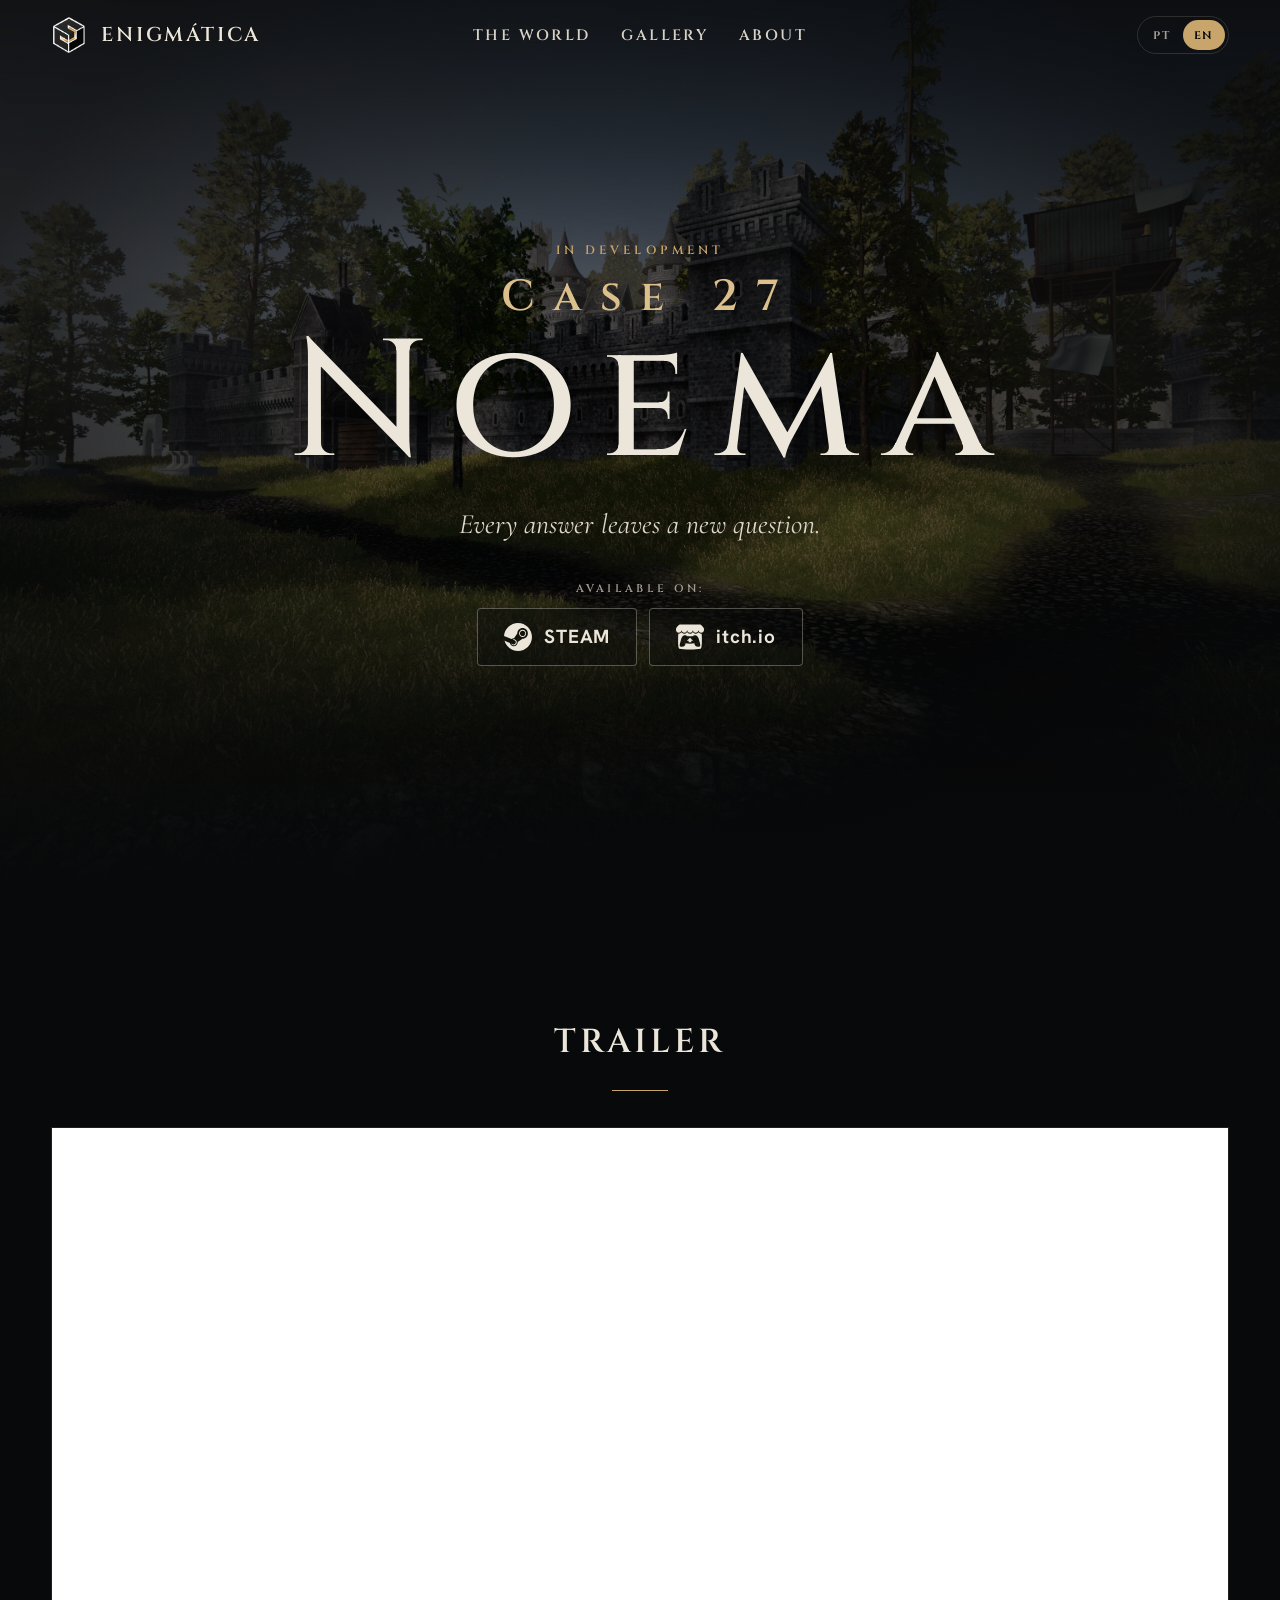
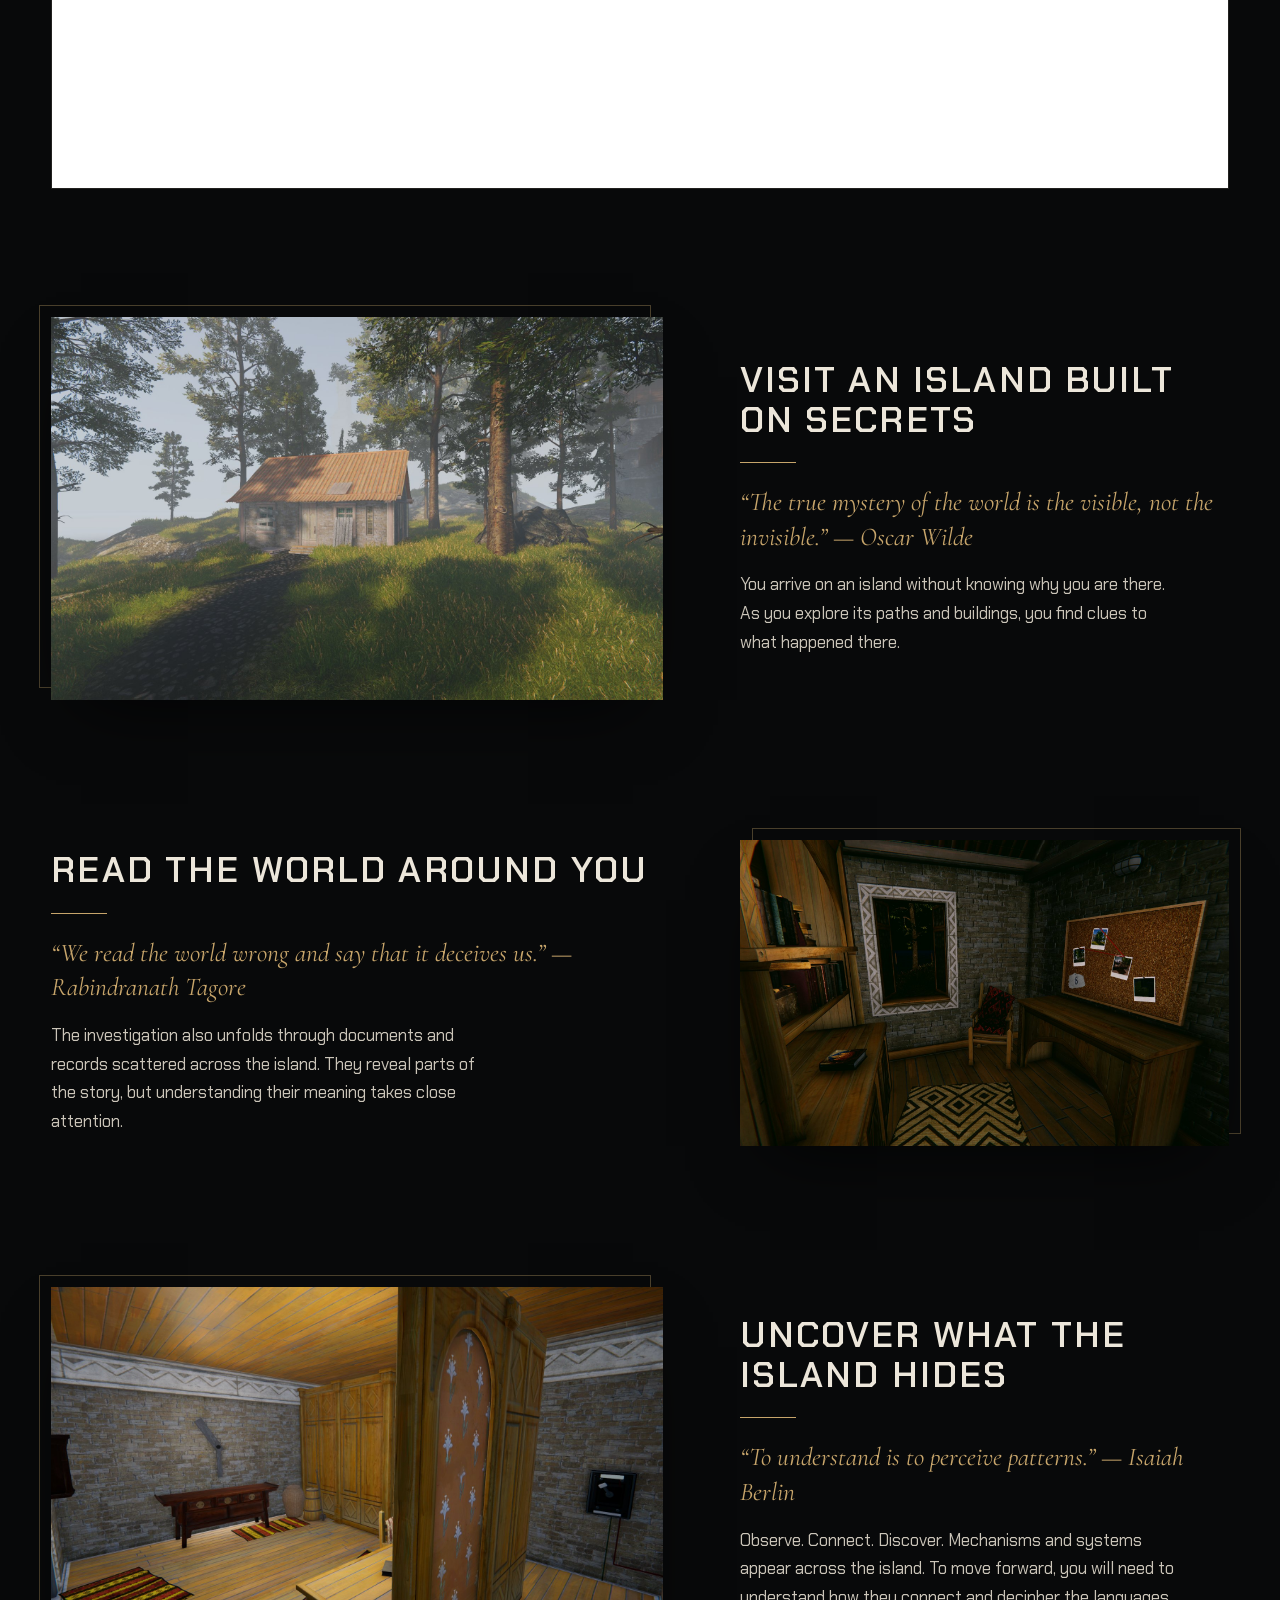
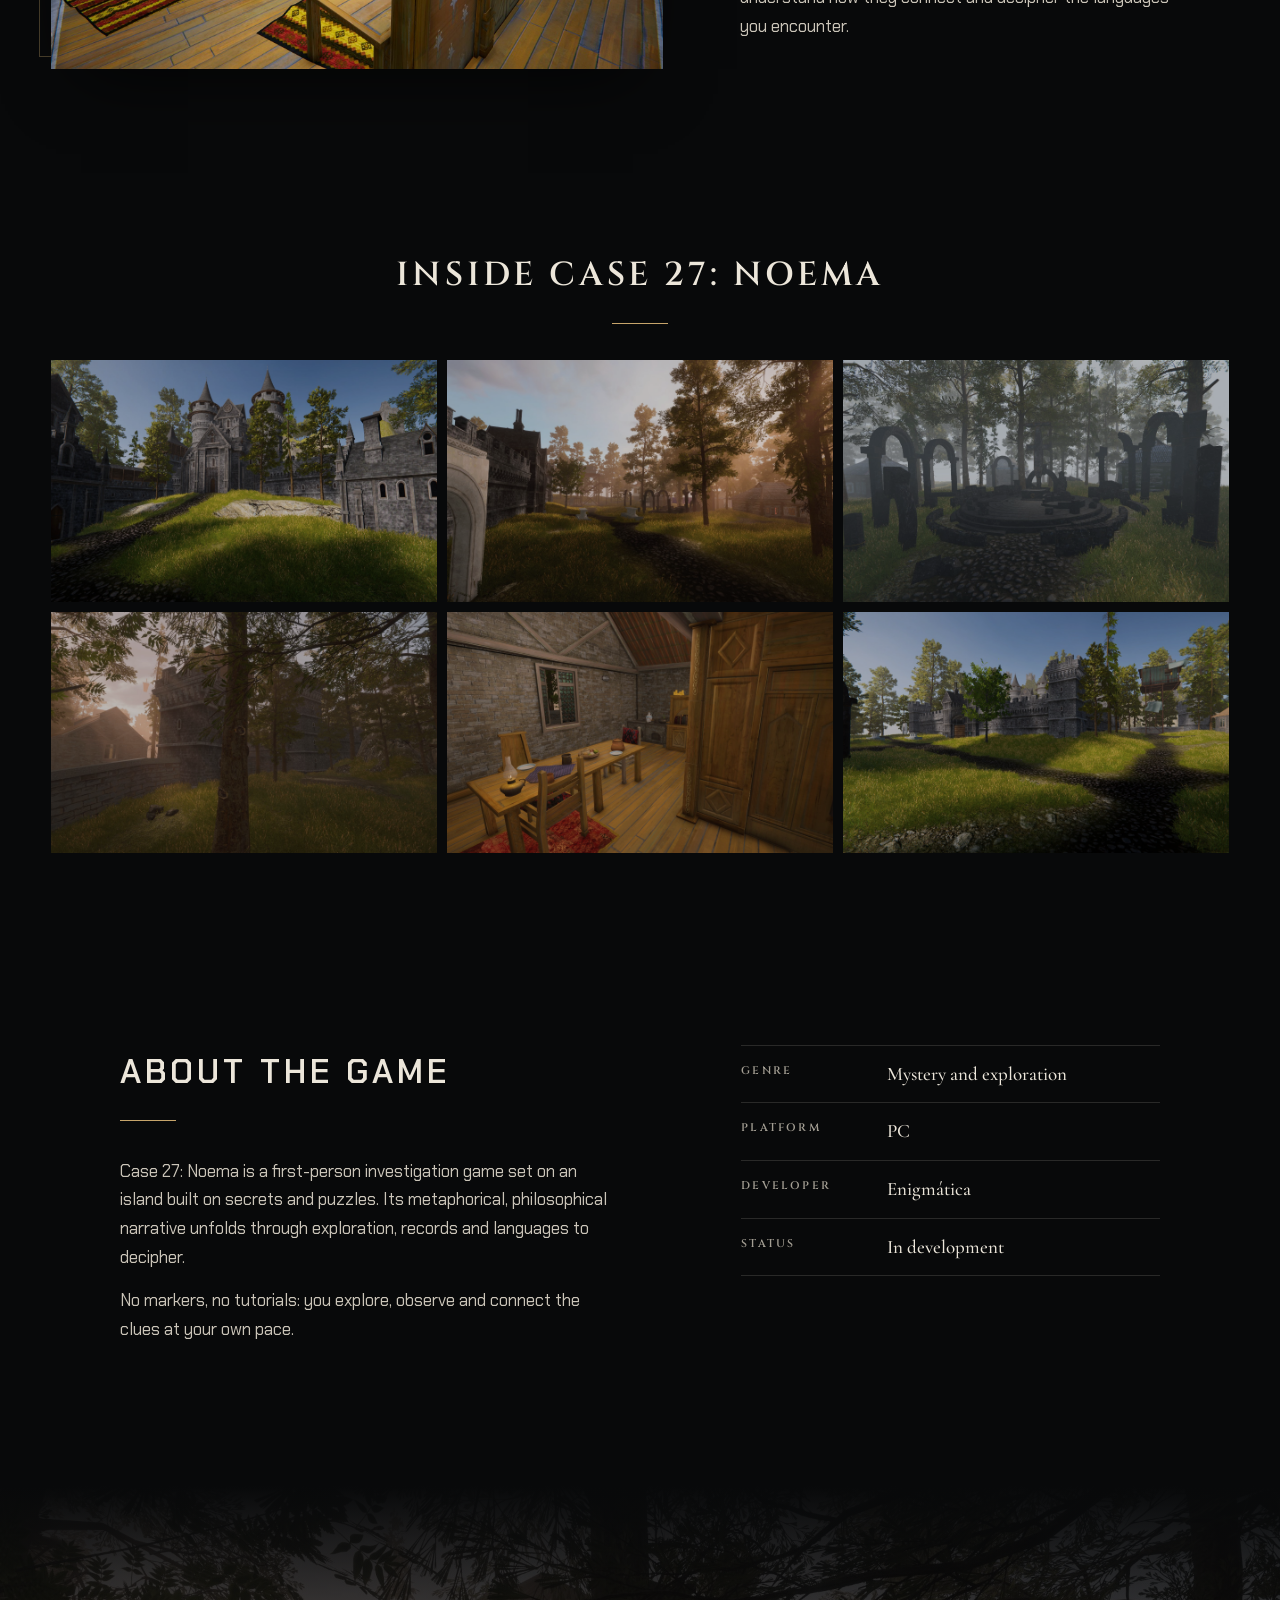
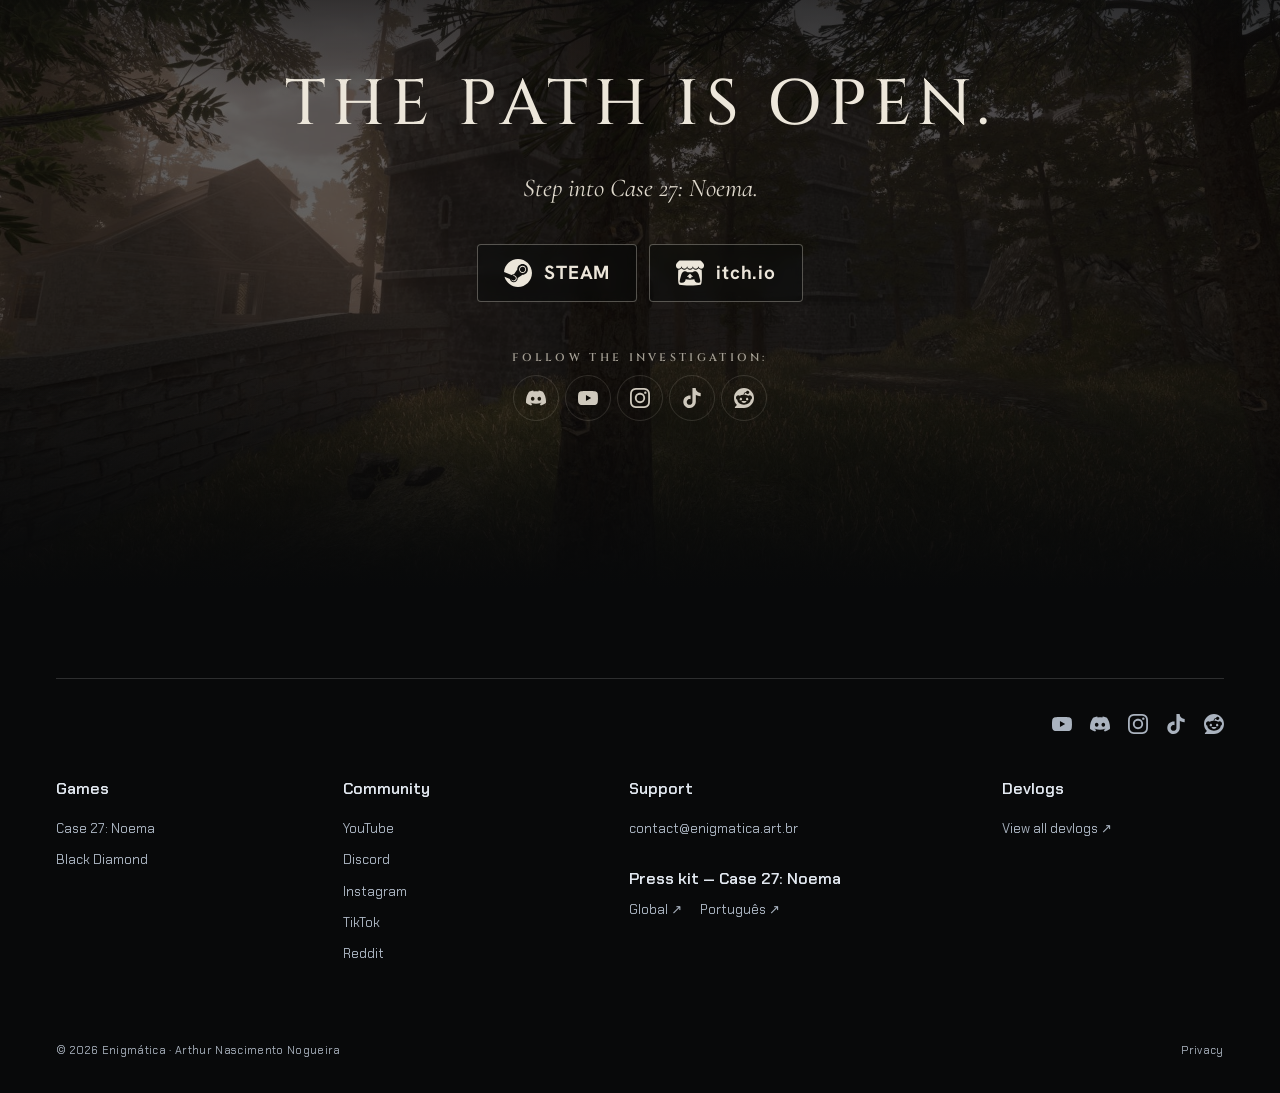
==== commit a5548b5f: "Usar mesma marca sem margens internas diferentes no cabecalho" ====
--- a/noema/index.html
+++ b/noema/index.html
@@ -21,7 +21,7 @@
 
   <header class="site-header" data-header>
     <a class="brand" href="https://enigmatica.art.br/" aria-label="Back to the Enigmática hub" data-i18n-attr="aria-label:homeLabel">
-      <img src="../assets/images/enigmatica-logo.png" alt="" width="34" height="34"><span>Enigmática</span>
+      <img src="../assets/images/enigmatica-header-mark.png" alt="" width="34" height="34"><span>Enigmática</span>
     </a>
     <nav class="main-nav" aria-label="Main navigation" data-i18n-attr="aria-label:navLabel">
       <a href="#world" data-i18n="nav.world">The world</a>
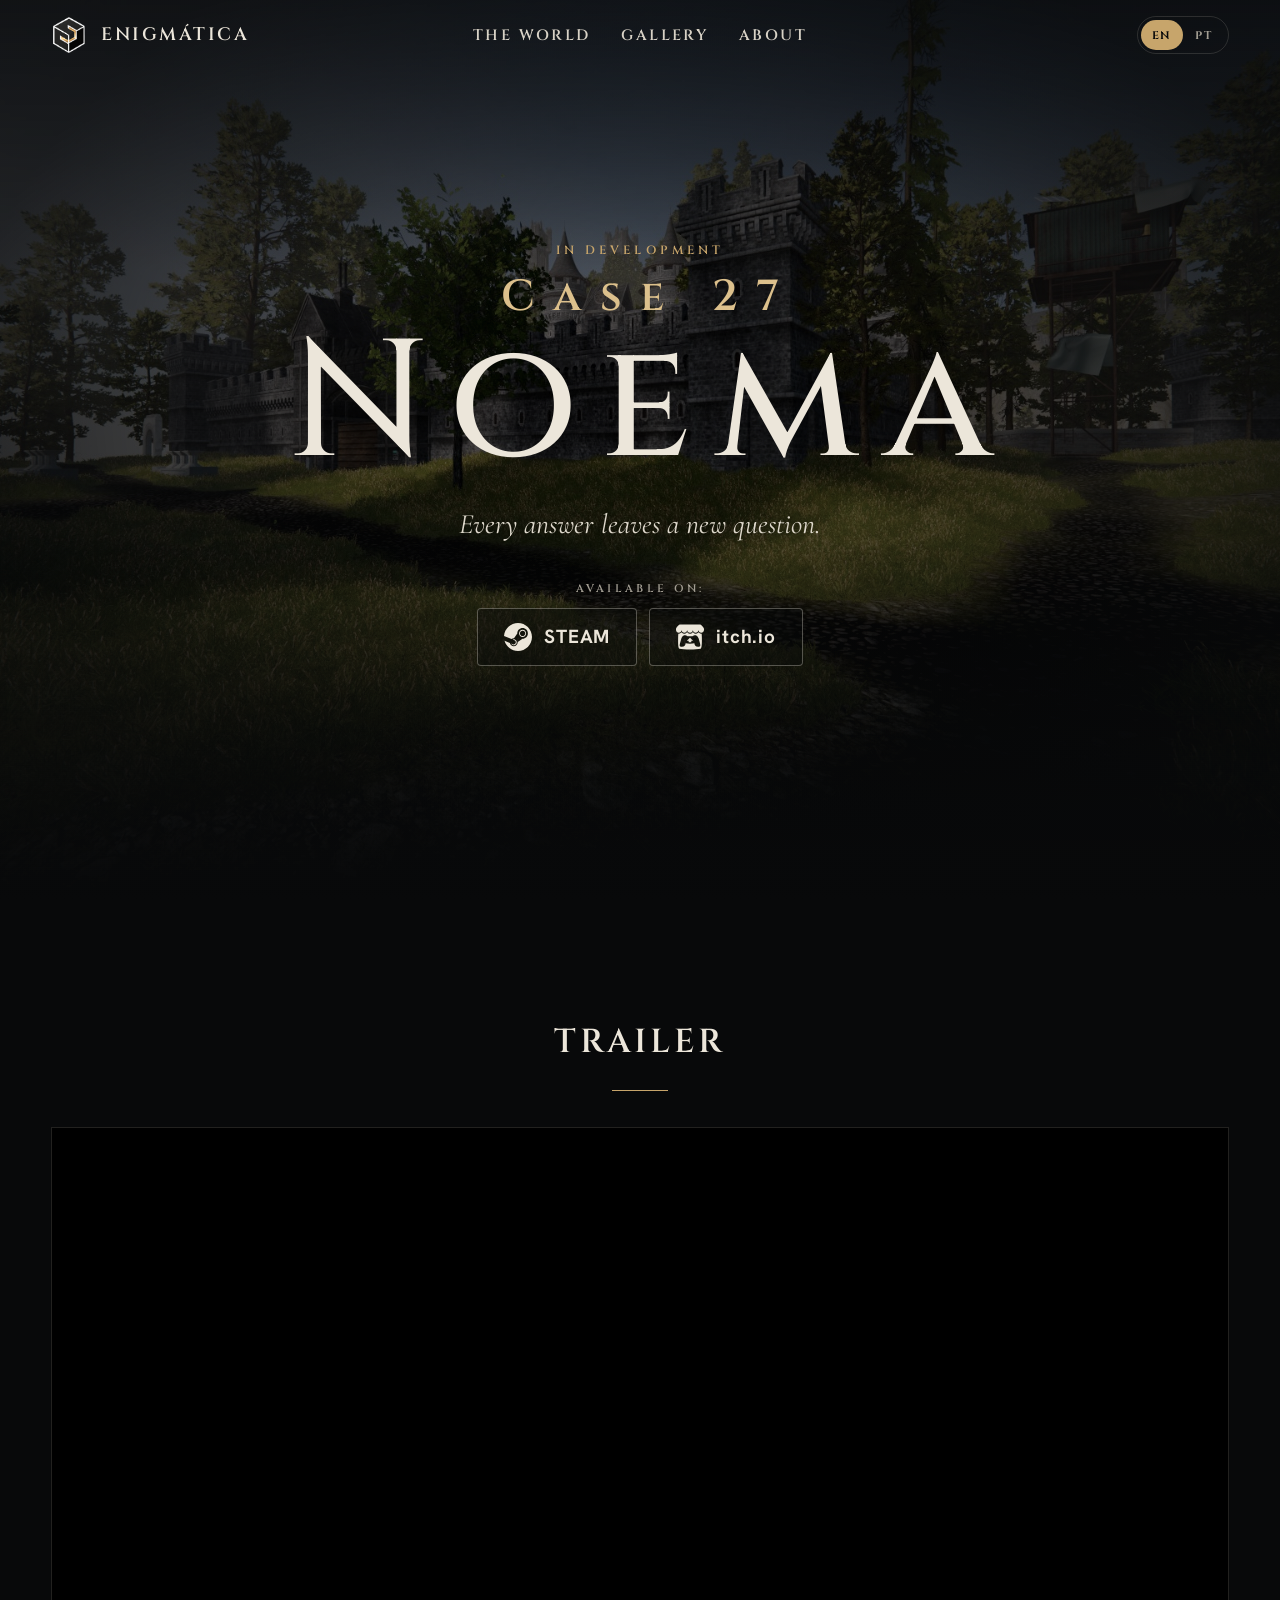
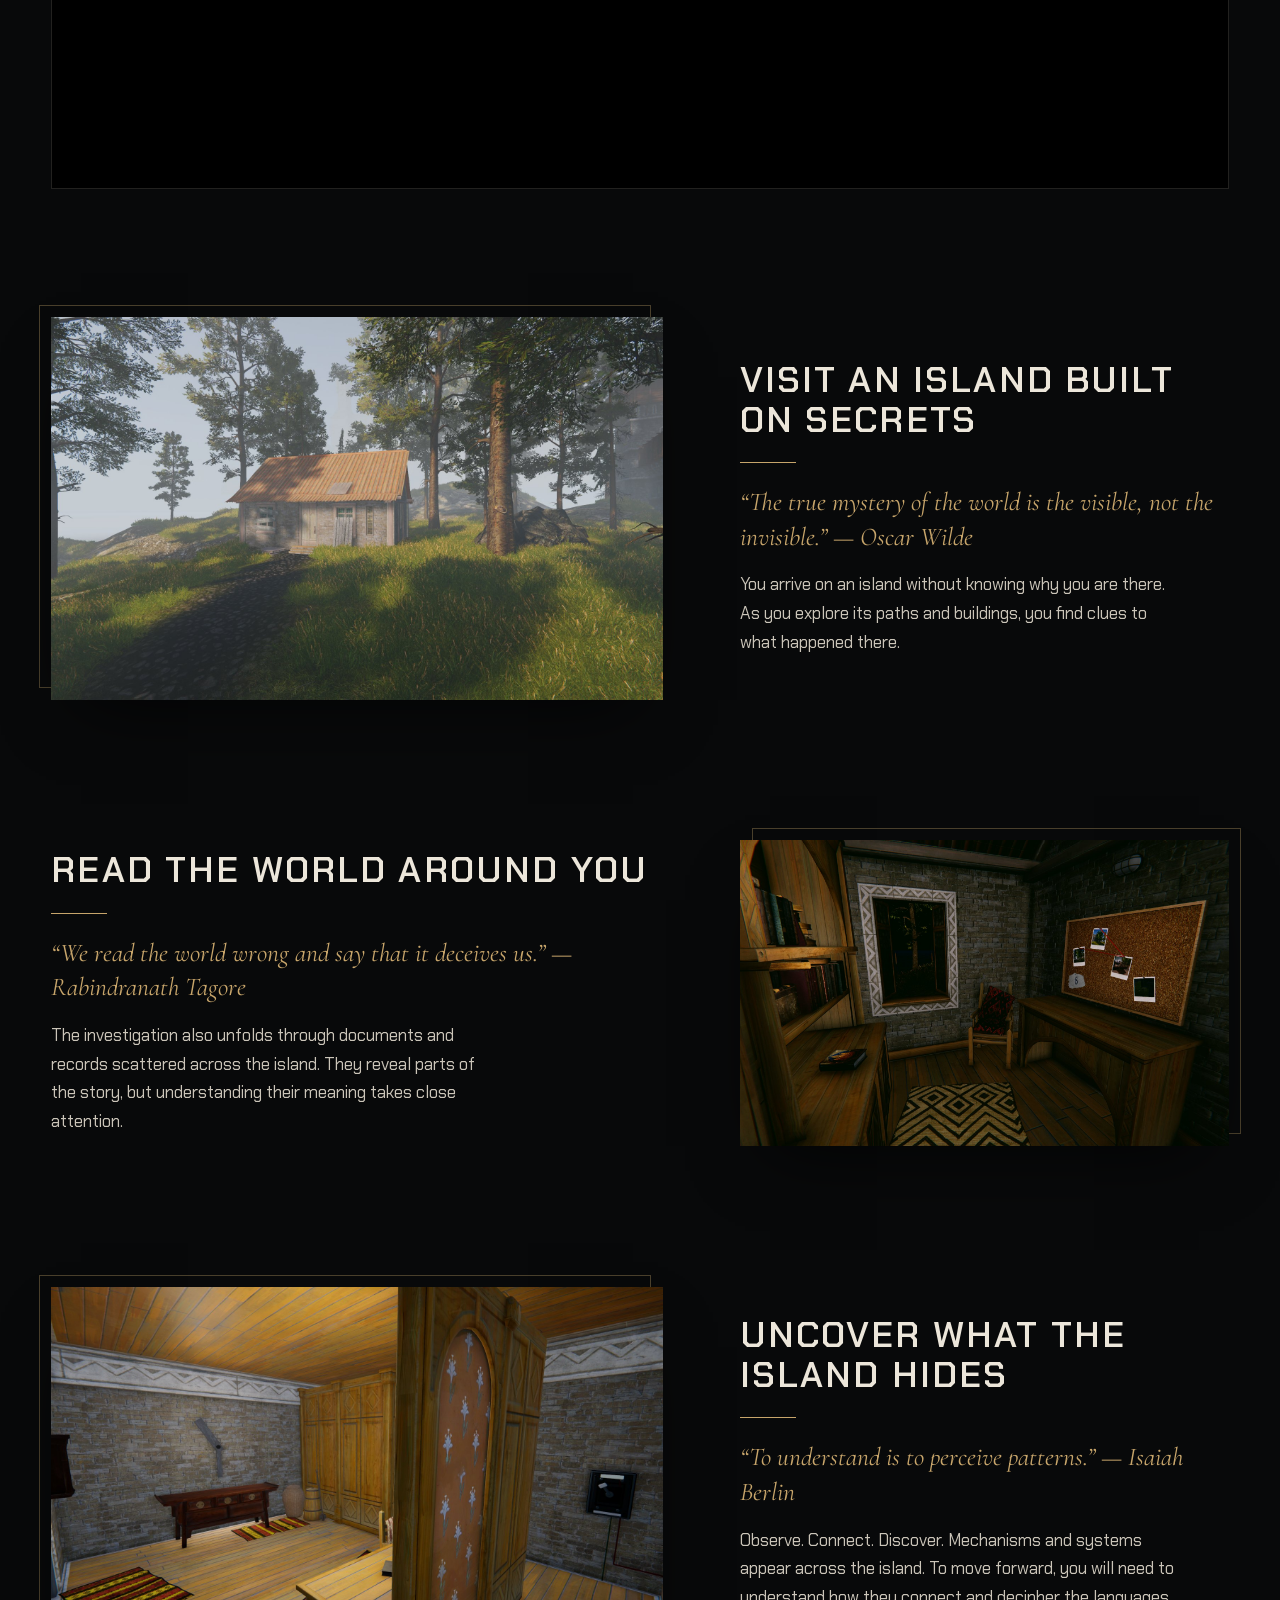
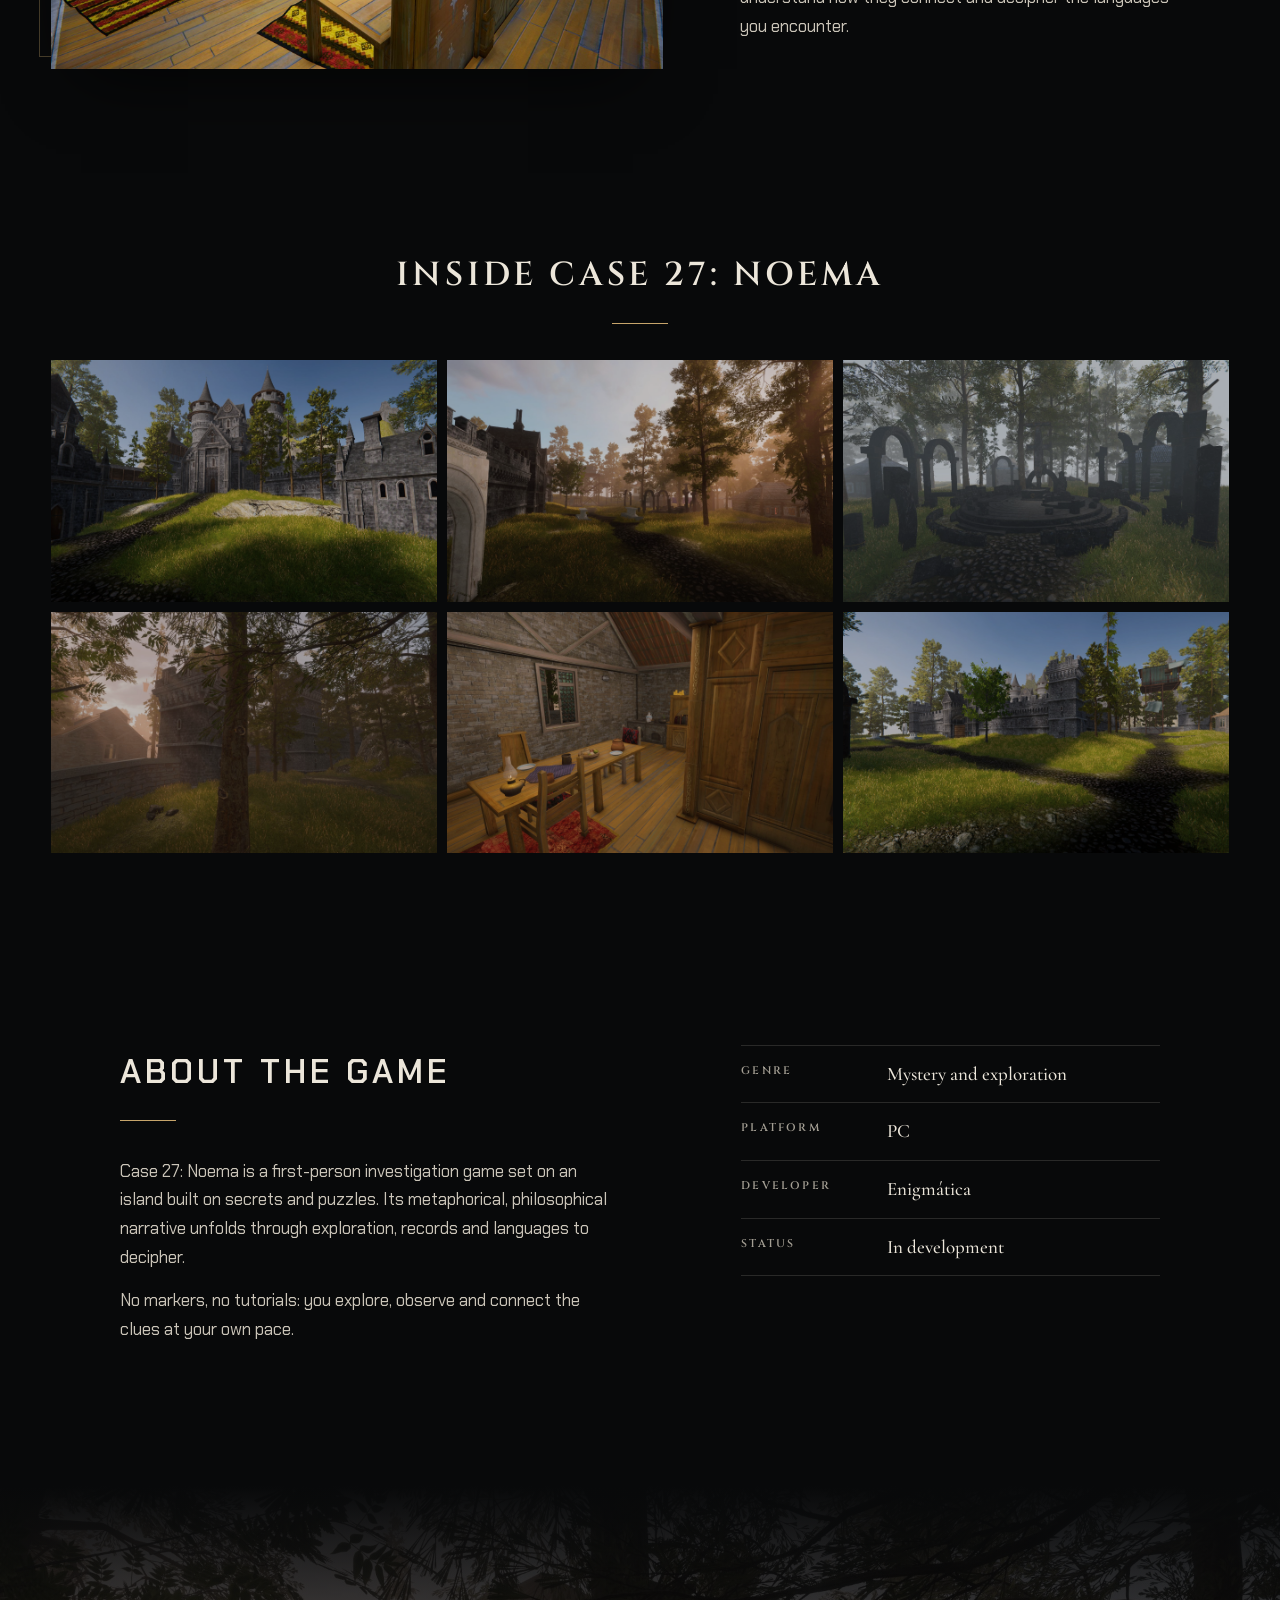
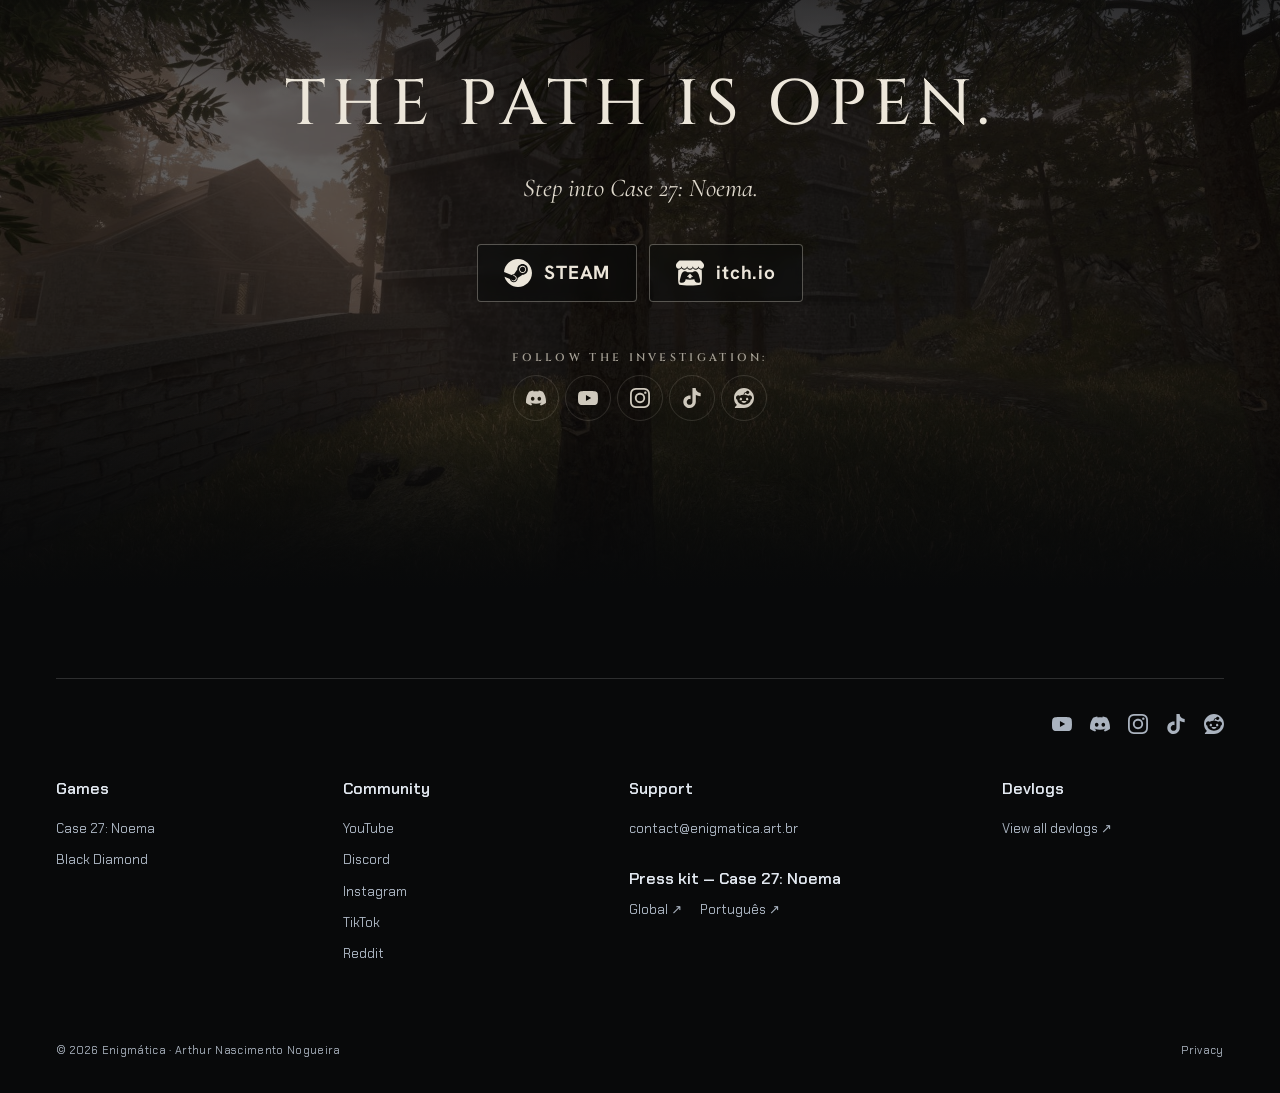
==== commit 616761ca: "Slightly reduce header brand and put English first" ====
--- a/noema/index.html
+++ b/noema/index.html
@@ -14,7 +14,7 @@
   <link rel="preload" href="../assets/fonts/cinzel-latin-wght-normal.woff2" as="font" type="font/woff2" crossorigin>
   <link rel="stylesheet" href="../assets/noema.css?v=20261112">
   <title>Case 27: Noema — Enigmática</title>
-  <link rel="stylesheet" href="../assets/hub-footer.css?v=20261112c">
+  <link rel="stylesheet" href="../assets/hub-footer.css?v=20261112d">
 </head>
 <body>
   <a class="skip-link" href="#content" data-i18n="skip">Skip to content</a>
@@ -31,8 +31,8 @@
     <div class="header-right">
       
       <div class="lang" role="group" aria-label="Language" data-i18n-attr="aria-label:langGroup">
+        <button type="button" data-lang="en" aria-pressed="true" lang="en" title="English">EN</button>
         <button type="button" data-lang="pt" aria-pressed="false" lang="pt-BR" title="Português (Brasil)">PT</button>
-        <button type="button" data-lang="en" aria-pressed="true" lang="en" title="English">EN</button>
       </div>
     </div>
   </header>
--- a/assets/hub-footer.css
+++ b/assets/hub-footer.css
@@ -12,6 +12,6 @@
 .enigmatica-footer .footer-press{margin-top:28px}.enigmatica-footer .footer-links .footer-press h2{margin:0 0 8px}.enigmatica-footer .footer-links .press-game{margin:0 0 12px;font-size:12px;line-height:1.5;color:#aab4c1}.enigmatica-footer .footer-links .press-links{display:flex;flex-wrap:wrap;gap:10px 18px}.enigmatica-footer .footer-links .press-links a{margin:0}
 
 /* Alinha apenas as medidas da marca e dos textos do menu; preserva Cinzel e os botões. */
-.site-header .brand{font-size:20px;line-height:1.1;gap:14px}.site-header .brand img{width:36px;height:36px}.site-header .main-nav a{font-size:15px}
-@media(max-width:1000px){.site-header .brand{font-size:16px;gap:10px}.site-header .brand img{width:30px;height:30px}.site-header .main-nav a{font-size:12px}}
+.site-header .brand{font-size:18px;line-height:1.1;gap:14px}.site-header .brand img{width:36px;height:36px}.site-header .main-nav a{font-size:15px}
+@media(max-width:1000px){.site-header .brand{font-size:15px;gap:10px}.site-header .brand img{width:30px;height:30px}.site-header .main-nav a{font-size:12px}}
 @media(max-width:640px){.site-header .brand span{display:inline}}
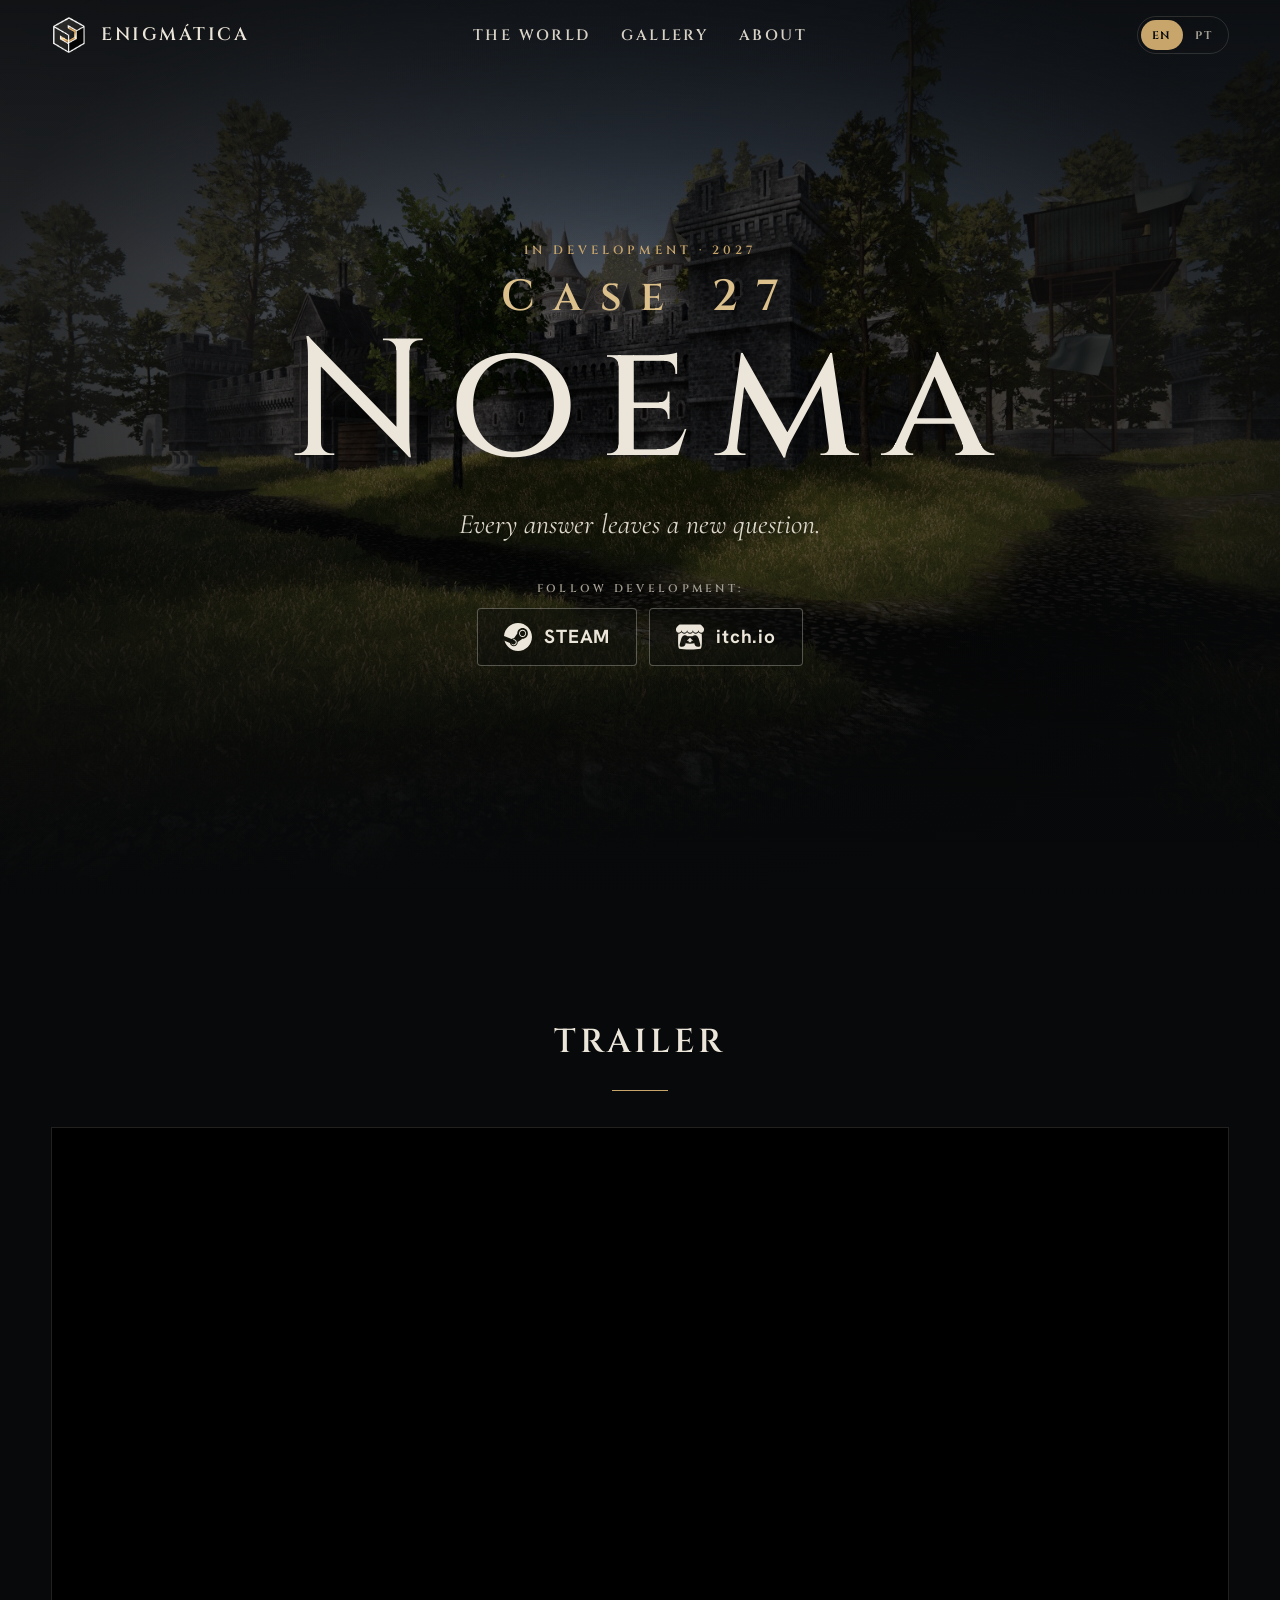
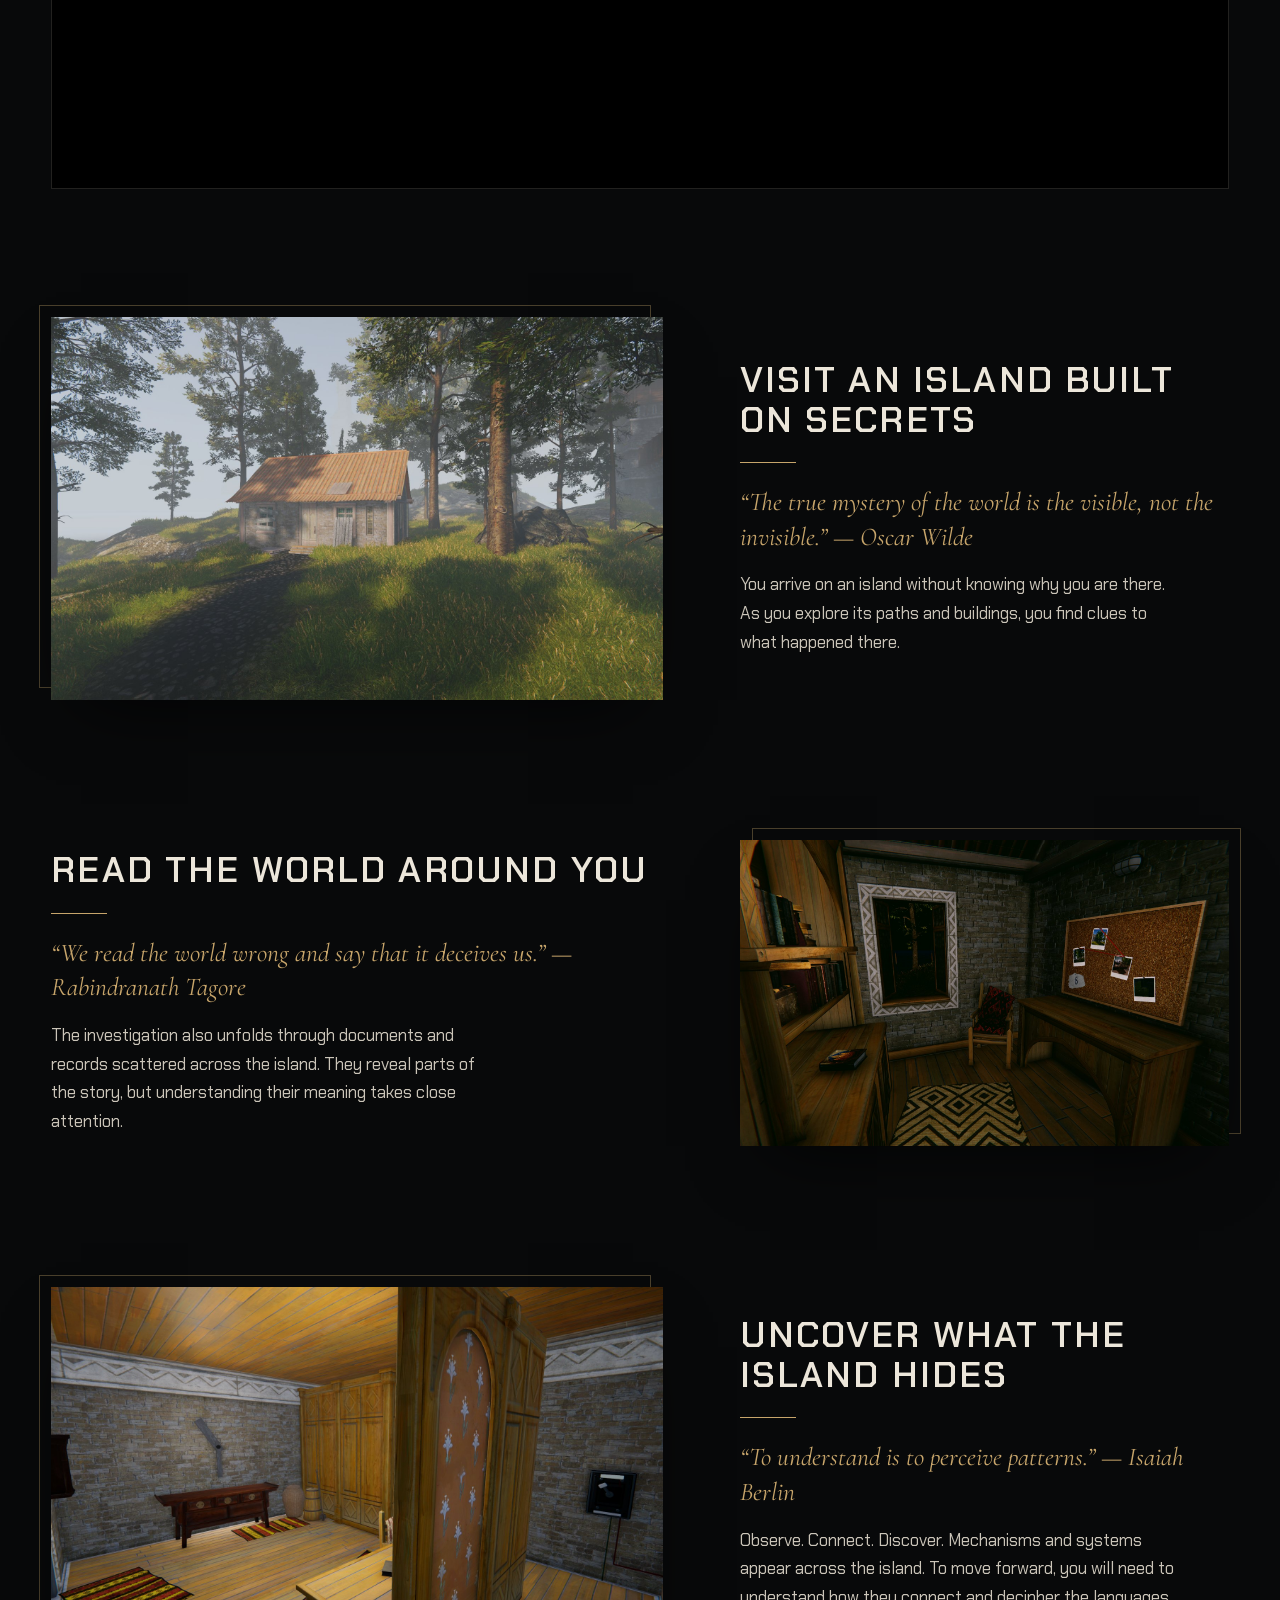
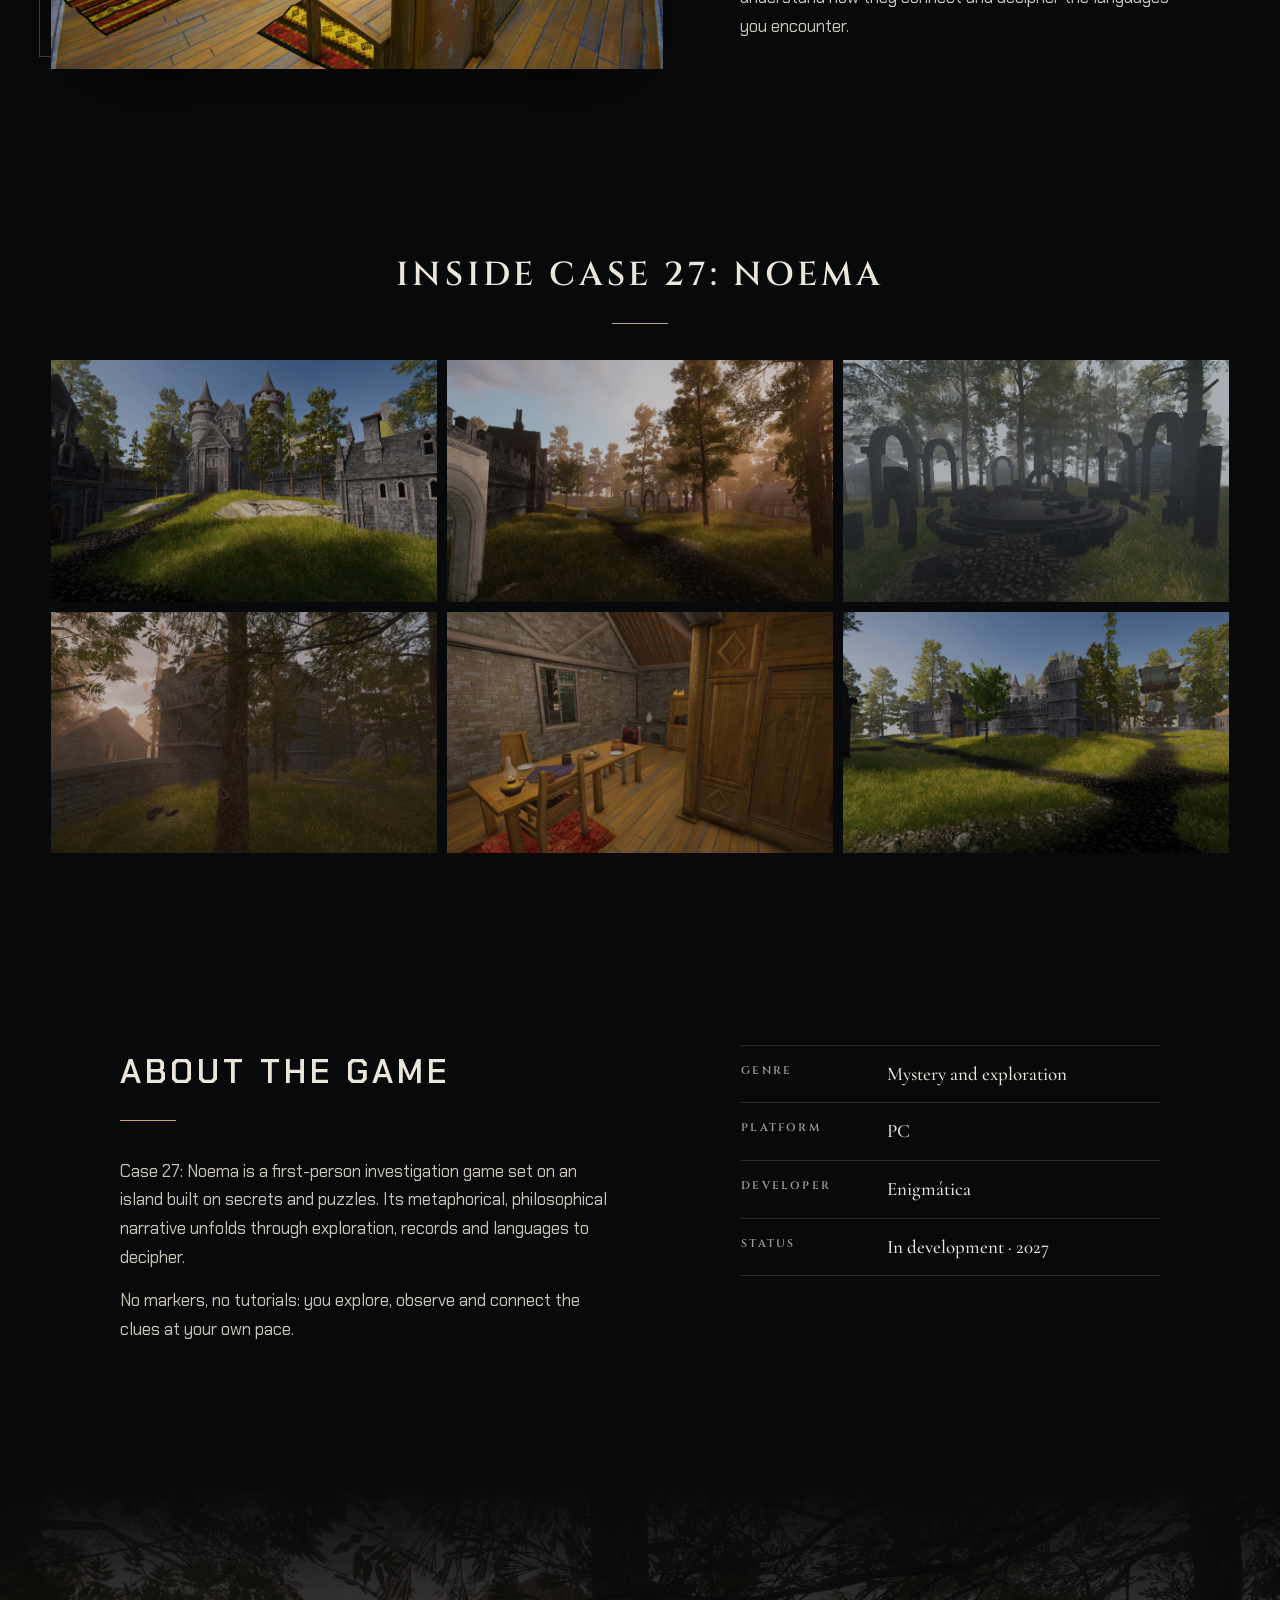
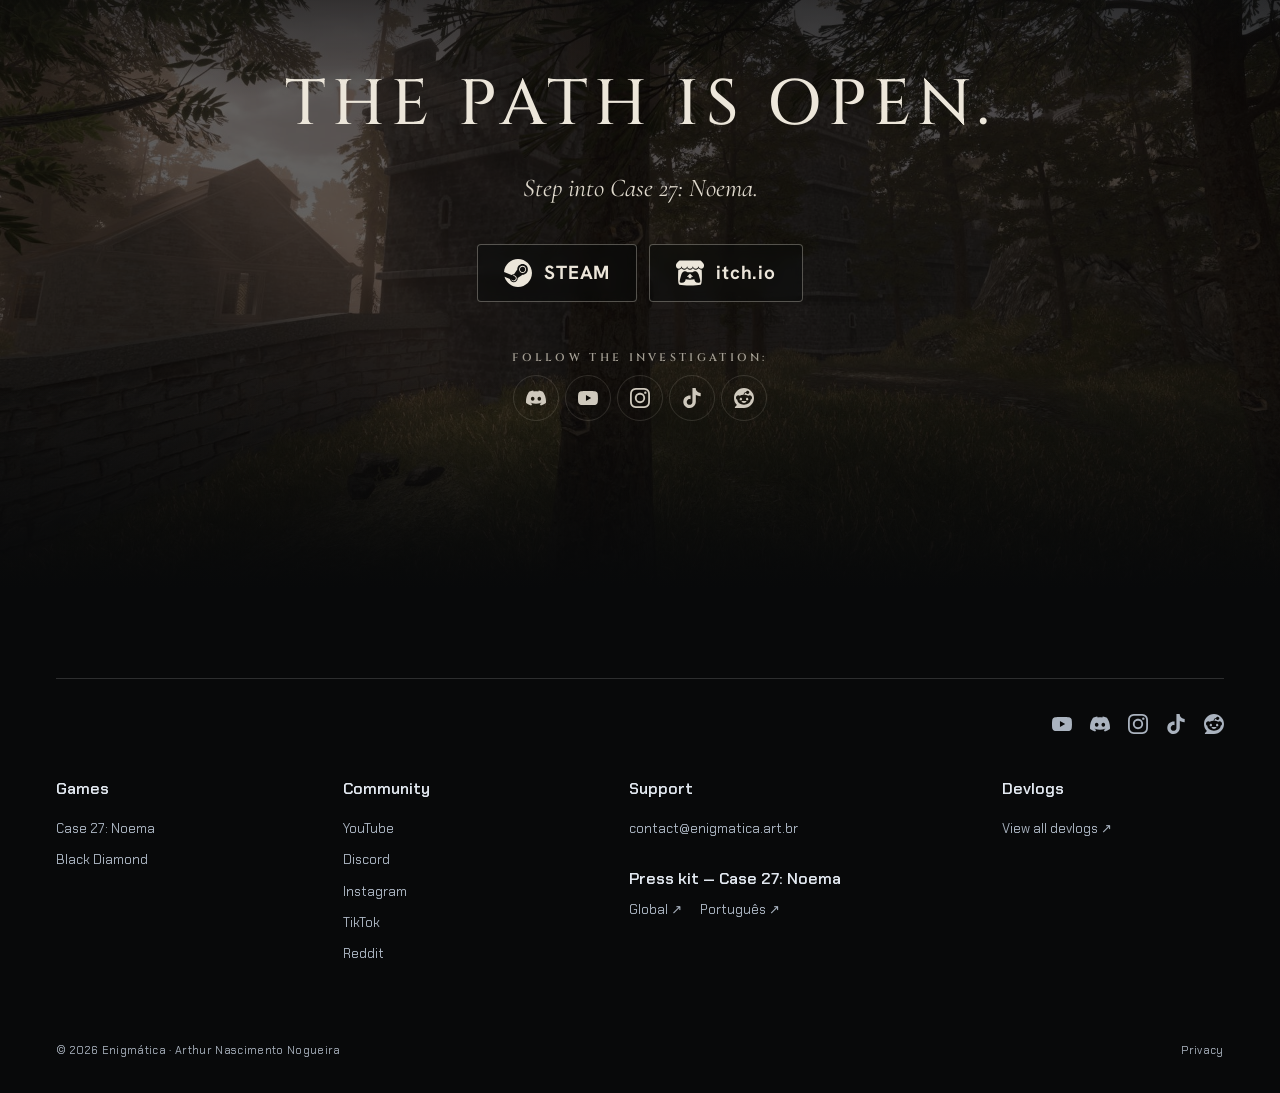
==== commit 00e236fe: "Clarify development status and store links for 2027" ====
--- a/noema/index.html
+++ b/noema/index.html
@@ -1,142 +1,142 @@
-<!doctype html>
-<html lang="en">
-<head>
-  <meta charset="utf-8">
-  <meta name="viewport" content="width=device-width, initial-scale=1">
-  <meta name="theme-color" content="#08090a">
-  <meta name="description" content="A first-person investigation on an island of secrets and puzzles. Explore, read records and decipher languages.">
-  <meta property="og:title" content="Case 27: Noema — Enigmática">
-  <meta property="og:description" content="A first-person investigation on an island of secrets and puzzles, with languages to decipher.">
-  <meta property="og:image" content="https://games.enigmatica.art.br/assets/images/principal.jpg">
-  <link rel="canonical" href="https://games.enigmatica.art.br/noema/">
-  <link rel="icon" href="../assets/images/enigmatica-logo.png">
-  <link rel="preload" href="../assets/images/principal.jpg" as="image">
-  <link rel="preload" href="../assets/fonts/cinzel-latin-wght-normal.woff2" as="font" type="font/woff2" crossorigin>
-  <link rel="stylesheet" href="../assets/noema.css?v=20261112">
-  <title>Case 27: Noema — Enigmática</title>
-  <link rel="stylesheet" href="../assets/hub-footer.css?v=20261112d">
-</head>
-<body>
-  <a class="skip-link" href="#content" data-i18n="skip">Skip to content</a>
-
-  <header class="site-header" data-header>
-    <a class="brand" href="https://enigmatica.art.br/" aria-label="Back to the Enigmática hub" data-i18n-attr="aria-label:homeLabel">
-      <img src="../assets/images/enigmatica-header-mark.png" alt="" width="34" height="34"><span>Enigmática</span>
-    </a>
-    <nav class="main-nav" aria-label="Main navigation" data-i18n-attr="aria-label:navLabel">
-      <a href="#world" data-i18n="nav.world">The world</a>
-      <a href="#gallery" data-i18n="nav.gallery">Gallery</a>
-      <a href="#about" data-i18n="nav.about">About</a>
-    </nav>
-    <div class="header-right">
-      
-      <div class="lang" role="group" aria-label="Language" data-i18n-attr="aria-label:langGroup">
-        <button type="button" data-lang="en" aria-pressed="true" lang="en" title="English">EN</button>
-        <button type="button" data-lang="pt" aria-pressed="false" lang="pt-BR" title="Português (Brasil)">PT</button>
-      </div>
-    </div>
-  </header>
-
-  <main id="content">
-    <section class="hero" aria-labelledby="game-title">
-      <div class="hero-bg" aria-hidden="true"><img src="../assets/images/principal.jpg" alt=""></div>
-      <div class="hero-inner">
-        <p class="kicker" data-i18n="kicker">In development</p>
-        <h1 id="game-title" class="logotype" aria-label="Case 27: Noema"><span class="logo-case" aria-hidden="true">Case 27</span><span class="logo-main" aria-hidden="true">Noema</span></h1>
-        <p class="hero-line" data-i18n="heroLine">Every answer leaves a new question.</p>
-        <div class="buy">
-          <p class="buy-label" data-i18n="buyLabel">Available on:</p>
-          <div class="stores"><a class="store" href="https://store.steampowered.com/app/5361160" target="_blank" rel="noreferrer" aria-label="Case 27: Noema on Steam"><svg class="ico" viewBox="0 0 24 24" aria-hidden="true"><path d="M11.979 0C5.678 0 .511 4.86.022 11.037l6.432 2.658c.545-.371 1.203-.59 1.912-.59.063 0 .125.004.188.006l2.861-4.142V8.91c0-2.495 2.028-4.524 4.524-4.524 2.494 0 4.524 2.031 4.524 4.527s-2.03 4.525-4.524 4.525h-.105l-4.076 2.911c0 .052.004.105.004.159 0 1.875-1.515 3.396-3.39 3.396-1.635 0-3.016-1.173-3.331-2.727L.436 15.27C1.862 20.307 6.486 24 11.979 24c6.627 0 11.999-5.373 11.999-12S18.605 0 11.979 0zM7.54 18.21l-1.473-.61c.262.543.714.999 1.314 1.25 1.297.539 2.793-.076 3.332-1.375.263-.63.264-1.319.005-1.949s-.75-1.121-1.377-1.383c-.624-.26-1.29-.249-1.878-.03l1.523.63c.956.4 1.409 1.5 1.009 2.455-.397.957-1.497 1.41-2.454 1.012H7.54zm11.415-9.303c0-1.662-1.353-3.015-3.015-3.015-1.665 0-3.015 1.353-3.015 3.015 0 1.665 1.35 3.015 3.015 3.015 1.663 0 3.015-1.35 3.015-3.015zm-5.273-.005c0-1.252 1.013-2.266 2.265-2.266 1.249 0 2.266 1.014 2.266 2.266 0 1.251-1.017 2.265-2.266 2.265-1.253 0-2.265-1.014-2.265-2.265z"/></svg><span class="store-name">STEAM</span></a><a class="store" href="https://enigmatica-art.itch.io/noema" target="_blank" rel="noreferrer" aria-label="Case 27: Noema on itch.io"><svg class="ico" viewBox="0 0 24 24" aria-hidden="true"><path d="M3.13 1.338C2.08 1.96.02 4.328 0 4.95v1.03c0 1.303 1.22 2.45 2.325 2.45 1.33 0 2.436-1.102 2.436-2.41 0 1.308 1.07 2.41 2.4 2.41 1.328 0 2.362-1.102 2.362-2.41 0 1.308 1.137 2.41 2.466 2.41h.024c1.33 0 2.466-1.102 2.466-2.41 0 1.308 1.034 2.41 2.363 2.41 1.33 0 2.4-1.102 2.4-2.41 0 1.308 1.106 2.41 2.435 2.41C22.78 8.43 24 7.282 24 5.98V4.95c-.02-.62-2.082-2.99-3.13-3.612-3.253-.114-5.508-.134-8.87-.133-3.362 0-7.945.053-8.87.133zm6.376 6.477a2.74 2.74 0 0 1-.468.602c-.5.49-1.19.795-1.947.795a2.786 2.786 0 0 1-1.95-.795c-.182-.178-.32-.37-.446-.59-.127.222-.303.412-.486.59a2.788 2.788 0 0 1-1.95.795c-.092 0-.187-.025-.264-.052-.107 1.113-.152 2.176-.168 2.95v.005l-.006 1.167c.02 2.334-.23 7.564 1.03 8.85 1.952.454 5.545.662 9.15.663 3.605 0 7.198-.21 9.15-.664 1.26-1.284 1.01-6.514 1.03-8.848l-.006-1.167v-.004c-.016-.775-.06-1.838-.168-2.95-.077.026-.172.052-.263.052a2.788 2.788 0 0 1-1.95-.795c-.184-.178-.36-.368-.486-.59-.127.22-.265.412-.447.59a2.786 2.786 0 0 1-1.95.794c-.76 0-1.446-.303-1.948-.793a2.74 2.74 0 0 1-.468-.602 2.738 2.738 0 0 1-.463.602 2.787 2.787 0 0 1-1.95.794h-.16a2.787 2.787 0 0 1-1.95-.793 2.738 2.738 0 0 1-.464-.602zm-2.004 2.59v.002c.795.002 1.5 0 2.373.953.687-.072 1.406-.108 2.125-.107.72 0 1.438.035 2.125.107.873-.953 1.578-.95 2.372-.953.376 0 1.876 0 2.92 2.934l1.123 4.028c.832 2.995-.266 3.068-1.636 3.07-2.03-.075-3.156-1.55-3.156-3.025-1.124.184-2.436.276-3.748.277-1.312 0-2.624-.093-3.748-.277 0 1.475-1.125 2.95-3.156 3.026-1.37-.004-2.468-.077-1.636-3.072l1.122-4.027c1.045-2.934 2.545-2.934 2.92-2.934zM12 12.714c-.002.002-2.14 1.964-2.523 2.662l1.4-.056v1.22c0 .056.56.033 1.123.007.562.026 1.124.05 1.124-.008v-1.22l1.4.055C14.138 14.677 12 12.713 12 12.713z"/></svg><span class="store-name">itch.io</span></a></div>
-        </div>
-      </div>
-    </section>
-
-    <section class="trailer reveal" id="trailer" aria-labelledby="trailer-title">
-      <h2 id="trailer-title" class="section-title" data-i18n="trailer.title">Trailer</h2>
-      <div class="trailer-frame">
-        <iframe src="https://www.youtube-nocookie.com/embed/Oavc016E8pA?rel=0" title="Case 27: Noema — Trailer" loading="lazy" allow="accelerometer; autoplay; clipboard-write; encrypted-media; gyroscope; picture-in-picture; web-share" referrerpolicy="strict-origin-when-cross-origin" allowfullscreen></iframe>
-      </div>
-    </section>
-
-    <section class="features" id="world" aria-label="The world" data-i18n-attr="aria-label:nav.world">
-      <article class="feature reveal">
-        <figure class="feature-media"><img src="../assets/images/cabana.jpg" alt="" data-i18n-attr="alt:alt.cabana" loading="lazy"></figure>
-        <div class="feature-copy">
-          <h2 data-i18n="f1.title">Visit an island built on secrets</h2>
-          <p class="quote" data-i18n="f1.quote">“The true mystery of the world is the visible, not the invisible.” — Oscar Wilde</p>
-          <p data-i18n="f1.text">You arrive on an island without knowing why you are there. As you explore its paths and buildings, you find clues to what happened there.</p>
-        </div>
-      </article>
-      <article class="feature is-flip reveal">
-        <figure class="feature-media"><img src="../assets/images/investigacao.jpg" alt="" data-i18n-attr="alt:alt.investigacao" loading="lazy"></figure>
-        <div class="feature-copy">
-          <h2 data-i18n="f2.title">Read the world around you</h2>
-          <p class="quote" data-i18n="f2.quote">“We read the world wrong and say that it deceives us.” — Rabindranath Tagore</p>
-          <p data-i18n="f2.text">The investigation also unfolds through documents and records scattered across the island. They reveal parts of the story, but understanding their meaning takes close attention.</p>
-        </div>
-      </article>
-      <article class="feature reveal">
-        <figure class="feature-media"><img src="../assets/images/mecanismo.jpg" alt="" data-i18n-attr="alt:alt.mecanismo" loading="lazy"></figure>
-        <div class="feature-copy">
-          <h2 data-i18n="f3.title">Uncover what the island hides</h2>
-          <p class="quote" data-i18n="f3.quote">“To understand is to perceive patterns.” — Isaiah Berlin</p>
-          <p data-i18n="f3.text">Observe. Connect. Discover. Mechanisms and systems appear across the island. To move forward, you will need to understand how they connect and decipher the languages you encounter.</p>
-        </div>
-      </article>
-    </section>
-
-    <section class="gallery reveal" id="gallery" aria-labelledby="gallery-title">
-      <h2 id="gallery-title" class="section-title" data-i18n="gallery.title">Inside Case 27: Noema</h2>
-      <ul class="shots"><li><button type="button" class="shot" data-full="../assets/images/castelo.jpg"><img src="../assets/images/castelo.jpg" alt="" data-i18n-attr="alt:alt.castelo" loading="lazy"></button></li><li><button type="button" class="shot" data-full="../assets/images/caminho.jpg"><img src="../assets/images/caminho.jpg" alt="" data-i18n-attr="alt:alt.caminho" loading="lazy"></button></li><li><button type="button" class="shot" data-full="../assets/images/ruinas.jpg"><img src="../assets/images/ruinas.jpg" alt="" data-i18n-attr="alt:alt.ruinas" loading="lazy"></button></li><li><button type="button" class="shot" data-full="../assets/images/torres.jpg"><img src="../assets/images/torres.jpg" alt="" data-i18n-attr="alt:alt.torres" loading="lazy"></button></li><li><button type="button" class="shot" data-full="../assets/images/interior.jpg"><img src="../assets/images/interior.jpg" alt="" data-i18n-attr="alt:alt.interior" loading="lazy"></button></li><li><button type="button" class="shot" data-full="../assets/images/principal.jpg"><img src="../assets/images/principal.jpg" alt="" data-i18n-attr="alt:alt.principal" loading="lazy"></button></li></ul>
-    </section>
-
-    <section class="about reveal" id="about" aria-labelledby="about-title">
-      <div class="about-copy">
-        <h2 id="about-title" class="section-title" data-i18n="about.title">About the game</h2>
-        <p data-i18n="about.text1">Case 27: Noema is a first-person investigation game set on an island built on secrets and puzzles. Its metaphorical, philosophical narrative unfolds through exploration, records and languages to decipher.</p>
-        <p data-i18n="about.text2">No markers, no tutorials: you explore, observe and connect the clues at your own pace.</p>
-      </div>
-      <dl class="facts">
-        <div><dt data-i18n="facts.genre">Genre</dt><dd data-i18n="facts.genreValue">Mystery and exploration</dd></div>
-        <div><dt data-i18n="facts.platform">Platform</dt><dd>PC</dd></div>
-        <div><dt data-i18n="facts.developer">Developer</dt><dd>Enigmática</dd></div>
-        <div><dt data-i18n="facts.status">Status</dt><dd data-i18n="kicker">In development</dd></div>
-      </dl>
-    </section>
-
-    <section class="closing" aria-labelledby="closing-title">
-      <div class="closing-bg" aria-hidden="true"><img src="../assets/images/torres.jpg" alt="" loading="lazy"></div>
-      <div class="closing-inner reveal">
-        <h2 id="closing-title" data-i18n="closing.title">The path is open.</h2>
-        <p class="quote" data-i18n="closing.quote">Step into Case 27: Noema.</p>
-        <div class="stores"><a class="store" href="https://store.steampowered.com/app/5361160" target="_blank" rel="noreferrer" aria-label="Case 27: Noema on Steam"><svg class="ico" viewBox="0 0 24 24" aria-hidden="true"><path d="M11.979 0C5.678 0 .511 4.86.022 11.037l6.432 2.658c.545-.371 1.203-.59 1.912-.59.063 0 .125.004.188.006l2.861-4.142V8.91c0-2.495 2.028-4.524 4.524-4.524 2.494 0 4.524 2.031 4.524 4.527s-2.03 4.525-4.524 4.525h-.105l-4.076 2.911c0 .052.004.105.004.159 0 1.875-1.515 3.396-3.39 3.396-1.635 0-3.016-1.173-3.331-2.727L.436 15.27C1.862 20.307 6.486 24 11.979 24c6.627 0 11.999-5.373 11.999-12S18.605 0 11.979 0zM7.54 18.21l-1.473-.61c.262.543.714.999 1.314 1.25 1.297.539 2.793-.076 3.332-1.375.263-.63.264-1.319.005-1.949s-.75-1.121-1.377-1.383c-.624-.26-1.29-.249-1.878-.03l1.523.63c.956.4 1.409 1.5 1.009 2.455-.397.957-1.497 1.41-2.454 1.012H7.54zm11.415-9.303c0-1.662-1.353-3.015-3.015-3.015-1.665 0-3.015 1.353-3.015 3.015 0 1.665 1.35 3.015 3.015 3.015 1.663 0 3.015-1.35 3.015-3.015zm-5.273-.005c0-1.252 1.013-2.266 2.265-2.266 1.249 0 2.266 1.014 2.266 2.266 0 1.251-1.017 2.265-2.266 2.265-1.253 0-2.265-1.014-2.265-2.265z"/></svg><span class="store-name">STEAM</span></a><a class="store" href="https://enigmatica-art.itch.io/noema" target="_blank" rel="noreferrer" aria-label="Case 27: Noema on itch.io"><svg class="ico" viewBox="0 0 24 24" aria-hidden="true"><path d="M3.13 1.338C2.08 1.96.02 4.328 0 4.95v1.03c0 1.303 1.22 2.45 2.325 2.45 1.33 0 2.436-1.102 2.436-2.41 0 1.308 1.07 2.41 2.4 2.41 1.328 0 2.362-1.102 2.362-2.41 0 1.308 1.137 2.41 2.466 2.41h.024c1.33 0 2.466-1.102 2.466-2.41 0 1.308 1.034 2.41 2.363 2.41 1.33 0 2.4-1.102 2.4-2.41 0 1.308 1.106 2.41 2.435 2.41C22.78 8.43 24 7.282 24 5.98V4.95c-.02-.62-2.082-2.99-3.13-3.612-3.253-.114-5.508-.134-8.87-.133-3.362 0-7.945.053-8.87.133zm6.376 6.477a2.74 2.74 0 0 1-.468.602c-.5.49-1.19.795-1.947.795a2.786 2.786 0 0 1-1.95-.795c-.182-.178-.32-.37-.446-.59-.127.222-.303.412-.486.59a2.788 2.788 0 0 1-1.95.795c-.092 0-.187-.025-.264-.052-.107 1.113-.152 2.176-.168 2.95v.005l-.006 1.167c.02 2.334-.23 7.564 1.03 8.85 1.952.454 5.545.662 9.15.663 3.605 0 7.198-.21 9.15-.664 1.26-1.284 1.01-6.514 1.03-8.848l-.006-1.167v-.004c-.016-.775-.06-1.838-.168-2.95-.077.026-.172.052-.263.052a2.788 2.788 0 0 1-1.95-.795c-.184-.178-.36-.368-.486-.59-.127.22-.265.412-.447.59a2.786 2.786 0 0 1-1.95.794c-.76 0-1.446-.303-1.948-.793a2.74 2.74 0 0 1-.468-.602 2.738 2.738 0 0 1-.463.602 2.787 2.787 0 0 1-1.95.794h-.16a2.787 2.787 0 0 1-1.95-.793 2.738 2.738 0 0 1-.464-.602zm-2.004 2.59v.002c.795.002 1.5 0 2.373.953.687-.072 1.406-.108 2.125-.107.72 0 1.438.035 2.125.107.873-.953 1.578-.95 2.372-.953.376 0 1.876 0 2.92 2.934l1.123 4.028c.832 2.995-.266 3.068-1.636 3.07-2.03-.075-3.156-1.55-3.156-3.025-1.124.184-2.436.276-3.748.277-1.312 0-2.624-.093-3.748-.277 0 1.475-1.125 2.95-3.156 3.026-1.37-.004-2.468-.077-1.636-3.072l1.122-4.027c1.045-2.934 2.545-2.934 2.92-2.934zM12 12.714c-.002.002-2.14 1.964-2.523 2.662l1.4-.056v1.22c0 .056.56.033 1.123.007.562.026 1.124.05 1.124-.008v-1.22l1.4.055C14.138 14.677 12 12.713 12 12.713z"/></svg><span class="store-name">itch.io</span></a></div>
-        <div class="community">
-          <p data-i18n="community">Follow the investigation:</p>
-          <ul class="social social-big"><li><a href="https://discord.gg/URapb2bbFA" target="_blank" rel="noreferrer" aria-label="Discord" title="Discord"><svg class="ico" viewBox="0 0 24 24" aria-hidden="true"><path d="M20.317 4.3698a19.7913 19.7913 0 00-4.8851-1.5152.0741.0741 0 00-.0785.0371c-.211.3753-.4447.8648-.6083 1.2495-1.8447-.2762-3.68-.2762-5.4868 0-.1636-.3933-.4058-.8742-.6177-1.2495a.077.077 0 00-.0785-.037 19.7363 19.7363 0 00-4.8852 1.515.0699.0699 0 00-.0321.0277C.5334 9.0458-.319 13.5799.0992 18.0578a.0824.0824 0 00.0312.0561c2.0528 1.5076 4.0413 2.4228 5.9929 3.0294a.0777.0777 0 00.0842-.0276c.4616-.6304.8731-1.2952 1.226-1.9942a.076.076 0 00-.0416-.1057c-.6528-.2476-1.2743-.5495-1.8722-.8923a.077.077 0 01-.0076-.1277c.1258-.0943.2517-.1923.3718-.2914a.0743.0743 0 01.0776-.0105c3.9278 1.7933 8.18 1.7933 12.0614 0a.0739.0739 0 01.0785.0095c.1202.099.246.1981.3728.2924a.077.077 0 01-.0066.1276 12.2986 12.2986 0 01-1.873.8914.0766.0766 0 00-.0407.1067c.3604.698.7719 1.3628 1.225 1.9932a.076.076 0 00.0842.0286c1.961-.6067 3.9495-1.5219 6.0023-3.0294a.077.077 0 00.0313-.0552c.5004-5.177-.8382-9.6739-3.5485-13.6604a.061.061 0 00-.0312-.0286zM8.02 15.3312c-1.1825 0-2.1569-1.0857-2.1569-2.419 0-1.3332.9555-2.4189 2.157-2.4189 1.2108 0 2.1757 1.0952 2.1568 2.419 0 1.3332-.9555 2.4189-2.1569 2.4189zm7.9748 0c-1.1825 0-2.1569-1.0857-2.1569-2.419 0-1.3332.9554-2.4189 2.1569-2.4189 1.2108 0 2.1757 1.0952 2.1568 2.419 0 1.3332-.946 2.4189-2.1568 2.4189Z"/></svg></a></li><li><a href="https://www.youtube.com/@enigmatica-art" target="_blank" rel="noreferrer" aria-label="YouTube" title="YouTube"><svg class="ico" viewBox="0 0 24 24" aria-hidden="true"><path d="M23.498 6.186a3.016 3.016 0 0 0-2.122-2.136C19.505 3.545 12 3.545 12 3.545s-7.505 0-9.377.505A3.017 3.017 0 0 0 .502 6.186C0 8.07 0 12 0 12s0 3.93.502 5.814a3.016 3.016 0 0 0 2.122 2.136c1.871.505 9.376.505 9.376.505s7.505 0 9.377-.505a3.015 3.015 0 0 0 2.122-2.136C24 15.93 24 12 24 12s0-3.93-.502-5.814zM9.545 15.568V8.432L15.818 12l-6.273 3.568z"/></svg></a></li><li><a href="https://www.instagram.com/enigmatica.official/" target="_blank" rel="noreferrer" aria-label="Instagram" title="Instagram"><svg class="ico" viewBox="0 0 24 24" aria-hidden="true"><path d="M7.0301.084c-1.2768.0602-2.1487.264-2.911.5634-.7888.3075-1.4575.72-2.1228 1.3877-.6652.6677-1.075 1.3368-1.3802 2.127-.2954.7638-.4956 1.6365-.552 2.914-.0564 1.2775-.0689 1.6882-.0626 4.947.0062 3.2586.0206 3.6671.0825 4.9473.061 1.2765.264 2.1482.5635 2.9107.308.7889.72 1.4573 1.388 2.1228.6679.6655 1.3365 1.0743 2.1285 1.38.7632.295 1.6361.4961 2.9134.552 1.2773.056 1.6884.069 4.9462.0627 3.2578-.0062 3.668-.0207 4.9478-.0814 1.28-.0607 2.147-.2652 2.9098-.5633.7889-.3086 1.4578-.72 2.1228-1.3881.665-.6682 1.0745-1.3378 1.3795-2.1284.2957-.7632.4966-1.636.552-2.9124.056-1.2809.0692-1.6898.063-4.948-.0063-3.2583-.021-3.6668-.0817-4.9465-.0607-1.2797-.264-2.1487-.5633-2.9117-.3084-.7889-.72-1.4568-1.3876-2.1228C21.2982 1.33 20.628.9208 19.8378.6165 19.074.321 18.2017.1197 16.9244.0645 15.6471.0093 15.236-.005 11.977.0014 8.718.0076 8.31.0215 7.0301.0839m.1402 21.6932c-1.17-.0509-1.8053-.2453-2.2287-.408-.5606-.216-.96-.4771-1.3819-.895-.422-.4178-.6811-.8186-.9-1.378-.1644-.4234-.3624-1.058-.4171-2.228-.0595-1.2645-.072-1.6442-.079-4.848-.007-3.2037.0053-3.583.0607-4.848.05-1.169.2456-1.805.408-2.2282.216-.5613.4762-.96.895-1.3816.4188-.4217.8184-.6814 1.3783-.9003.423-.1651 1.0575-.3614 2.227-.4171 1.2655-.06 1.6447-.072 4.848-.079 3.2033-.007 3.5835.005 4.8495.0608 1.169.0508 1.8053.2445 2.228.408.5608.216.96.4754 1.3816.895.4217.4194.6816.8176.9005 1.3787.1653.4217.3617 1.056.4169 2.2263.0602 1.2655.0739 1.645.0796 4.848.0058 3.203-.0055 3.5834-.061 4.848-.051 1.17-.245 1.8055-.408 2.2294-.216.5604-.4763.96-.8954 1.3814-.419.4215-.8181.6811-1.3783.9-.4224.1649-1.0577.3617-2.2262.4174-1.2656.0595-1.6448.072-4.8493.079-3.2045.007-3.5825-.006-4.848-.0608M16.953 5.5864A1.44 1.44 0 1 0 18.39 4.144a1.44 1.44 0 0 0-1.437 1.4424M5.8385 12.012c.0067 3.4032 2.7706 6.1557 6.173 6.1493 3.4026-.0065 6.157-2.7701 6.1506-6.1733-.0065-3.4032-2.771-6.1565-6.174-6.1498-3.403.0067-6.156 2.771-6.1496 6.1738M8 12.0077a4 4 0 1 1 4.008 3.9921A3.9996 3.9996 0 0 1 8 12.0077"/></svg></a></li><li><a href="https://www.tiktok.com/@enigmatica_art" target="_blank" rel="noreferrer" aria-label="TikTok" title="TikTok"><svg class="ico" viewBox="0 0 24 24" aria-hidden="true"><path d="M12.525.02c1.31-.02 2.61-.01 3.91-.02.08 1.53.63 3.09 1.75 4.17 1.12 1.11 2.7 1.62 4.24 1.79v4.03c-1.44-.05-2.89-.35-4.2-.97-.57-.26-1.1-.59-1.62-.93-.01 2.92.01 5.84-.02 8.75-.08 1.4-.54 2.79-1.35 3.94-1.31 1.92-3.58 3.17-5.91 3.21-1.43.08-2.86-.31-4.08-1.03-2.02-1.19-3.44-3.37-3.65-5.71-.02-.5-.03-1-.01-1.49.18-1.9 1.12-3.72 2.58-4.96 1.66-1.44 3.98-2.13 6.15-1.72.02 1.48-.04 2.96-.04 4.44-.99-.32-2.15-.23-3.02.37-.63.41-1.11 1.04-1.36 1.75-.21.51-.15 1.07-.14 1.61.24 1.64 1.82 3.02 3.5 2.87 1.12-.01 2.19-.66 2.77-1.61.19-.33.4-.67.41-1.06.1-1.79.06-3.57.07-5.36.01-4.03-.01-8.05.02-12.07z"/></svg></a></li><li><a href="https://www.reddit.com/user/Enigmatica-Art/" target="_blank" rel="noreferrer" aria-label="Reddit" title="Reddit"><svg class="ico" viewBox="0 0 24 24" aria-hidden="true"><path d="M12 0C5.373 0 0 5.373 0 12c0 3.314 1.343 6.314 3.515 8.485l-2.286 2.286C.775 23.225 1.097 24 1.738 24H12c6.627 0 12-5.373 12-12S18.627 0 12 0Zm4.388 3.199c1.104 0 1.999.895 1.999 1.999 0 1.105-.895 2-1.999 2-.946 0-1.739-.657-1.947-1.539v.002c-1.147.162-2.032 1.15-2.032 2.341v.007c1.776.067 3.4.567 4.686 1.363.473-.363 1.064-.58 1.707-.58 1.547 0 2.802 1.254 2.802 2.802 0 1.117-.655 2.081-1.601 2.531-.088 3.256-3.637 5.876-7.997 5.876-4.361 0-7.905-2.617-7.998-5.87-.954-.447-1.614-1.415-1.614-2.538 0-1.548 1.255-2.802 2.803-2.802.645 0 1.239.218 1.712.585 1.275-.79 2.881-1.291 4.64-1.365v-.01c0-1.663 1.263-3.034 2.88-3.207.188-.911.993-1.595 1.959-1.595Zm-8.085 8.376c-.784 0-1.459.78-1.506 1.797-.047 1.016.64 1.429 1.426 1.429.786 0 1.371-.369 1.418-1.385.047-1.017-.553-1.841-1.338-1.841Zm7.406 0c-.786 0-1.385.824-1.338 1.841.047 1.017.634 1.385 1.418 1.385.785 0 1.473-.413 1.426-1.429-.046-1.017-.721-1.797-1.506-1.797Zm-3.703 4.013c-.974 0-1.907.048-2.77.135-.147.015-.241.168-.183.305.483 1.154 1.622 1.964 2.953 1.964 1.33 0 2.47-.81 2.953-1.964.057-.137-.037-.29-.184-.305-.863-.087-1.795-.135-2.769-.135Z"/></svg></a></li></ul>
-        </div>
-      </div>
-    </section>
-  </main>
-
-  <footer class="foot expanded-foot enigmatica-footer" id="contact">
-    <ul class="socials"><li><a href="https://www.youtube.com/@enigmatica-art" target="_blank" rel="noopener noreferrer" aria-label="YouTube" title="YouTube"><svg class="ic" viewBox="0 0 24 24" aria-hidden="true"><path d="M23.498 6.186a3.016 3.016 0 0 0-2.122-2.136C19.505 3.545 12 3.545 12 3.545s-7.505 0-9.377.505A3.017 3.017 0 0 0 .502 6.186C0 8.07 0 12 0 12s0 3.93.502 5.814a3.016 3.016 0 0 0 2.122 2.136c1.871.505 9.376.505 9.376.505s7.505 0 9.377-.505a3.015 3.015 0 0 0 2.122-2.136C24 15.93 24 12 24 12s0-3.93-.502-5.814zM9.545 15.568V8.432L15.818 12l-6.273 3.568z"/></svg></a></li><li><a href="https://discord.gg/URapb2bbFA" target="_blank" rel="noopener noreferrer" aria-label="Discord" title="Discord"><svg class="ic" viewBox="0 0 24 24" aria-hidden="true"><path d="M20.317 4.3698a19.7913 19.7913 0 00-4.8851-1.5152.0741.0741 0 00-.0785.0371c-.211.3753-.4447.8648-.6083 1.2495-1.8447-.2762-3.68-.2762-5.4868 0-.1636-.3933-.4058-.8742-.6177-1.2495a.077.077 0 00-.0785-.037 19.7363 19.7363 0 00-4.8852 1.515.0699.0699 0 00-.0321.0277C.5334 9.0458-.319 13.5799.0992 18.0578a.0824.0824 0 00.0312.0561c2.0528 1.5076 4.0413 2.4228 5.9929 3.0294a.0777.0777 0 00.0842-.0276c.4616-.6304.8731-1.2952 1.226-1.9942a.076.076 0 00-.0416-.1057c-.6528-.2476-1.2743-.5495-1.8722-.8923a.077.077 0 01-.0076-.1277c.1258-.0943.2517-.1923.3718-.2914a.0743.0743 0 01.0776-.0105c3.9278 1.7933 8.18 1.7933 12.0614 0a.0739.0739 0 01.0785.0095c.1202.099.246.1981.3728.2924a.077.077 0 01-.0066.1276 12.2986 12.2986 0 01-1.873.8914.0766.0766 0 00-.0407.1067c.3604.698.7719 1.3628 1.225 1.9932a.076.076 0 00.0842.0286c1.961-.6067 3.9495-1.5219 6.0023-3.0294a.077.077 0 00.0313-.0552c.5004-5.177-.8382-9.6739-3.5485-13.6604a.061.061 0 00-.0312-.0286zM8.02 15.3312c-1.1825 0-2.1569-1.0857-2.1569-2.419 0-1.3332.9555-2.4189 2.157-2.4189 1.2108 0 2.1757 1.0952 2.1568 2.419 0 1.3332-.9555 2.4189-2.1569 2.4189zm7.9748 0c-1.1825 0-2.1569-1.0857-2.1569-2.419 0-1.3332.9554-2.4189 2.1569-2.4189 1.2108 0 2.1757 1.0952 2.1568 2.419 0 1.3332-.946 2.4189-2.1568 2.4189Z"/></svg></a></li><li><a href="https://www.instagram.com/enigmatica.official/" target="_blank" rel="noopener noreferrer" aria-label="Instagram" title="Instagram"><svg class="ic" viewBox="0 0 24 24" aria-hidden="true"><path d="M7.0301.084c-1.2768.0602-2.1487.264-2.911.5634-.7888.3075-1.4575.72-2.1228 1.3877-.6652.6677-1.075 1.3368-1.3802 2.127-.2954.7638-.4956 1.6365-.552 2.914-.0564 1.2775-.0689 1.6882-.0626 4.947.0062 3.2586.0206 3.6671.0825 4.9473.061 1.2765.264 2.1482.5635 2.9107.308.7889.72 1.4573 1.388 2.1228.6679.6655 1.3365 1.0743 2.1285 1.38.7632.295 1.6361.4961 2.9134.552 1.2773.056 1.6884.069 4.9462.0627 3.2578-.0062 3.668-.0207 4.9478-.0814 1.28-.0607 2.147-.2652 2.9098-.5633.7889-.3086 1.4578-.72 2.1228-1.3881.665-.6682 1.0745-1.3378 1.3795-2.1284.2957-.7632.4966-1.636.552-2.9124.056-1.2809.0692-1.6898.063-4.948-.0063-3.2583-.021-3.6668-.0817-4.9465-.0607-1.2797-.264-2.1487-.5633-2.9117-.3084-.7889-.72-1.4568-1.3876-2.1228C21.2982 1.33 20.628.9208 19.8378.6165 19.074.321 18.2017.1197 16.9244.0645 15.6471.0093 15.236-.005 11.977.0014 8.718.0076 8.31.0215 7.0301.0839m.1402 21.6932c-1.17-.0509-1.8053-.2453-2.2287-.408-.5606-.216-.96-.4771-1.3819-.895-.422-.4178-.6811-.8186-.9-1.378-.1644-.4234-.3624-1.058-.4171-2.228-.0595-1.2645-.072-1.6442-.079-4.848-.007-3.2037.0053-3.583.0607-4.848.05-1.169.2456-1.805.408-2.2282.216-.5613.4762-.96.895-1.3816.4188-.4217.8184-.6814 1.3783-.9003.423-.1651 1.0575-.3614 2.227-.4171 1.2655-.06 1.6447-.072 4.848-.079 3.2033-.007 3.5835.005 4.8495.0608 1.169.0508 1.8053.2445 2.228.408.5608.216.96.4754 1.3816.895.4217.4194.6816.8176.9005 1.3787.1653.4217.3617 1.056.4169 2.2263.0602 1.2655.0739 1.645.0796 4.848.0058 3.203-.0055 3.5834-.061 4.848-.051 1.17-.245 1.8055-.408 2.2294-.216.5604-.4763.96-.8954 1.3814-.419.4215-.8181.6811-1.3783.9-.4224.1649-1.0577.3617-2.2262.4174-1.2656.0595-1.6448.072-4.8493.079-3.2045.007-3.5825-.006-4.848-.0608M16.953 5.5864A1.44 1.44 0 1 0 18.39 4.144a1.44 1.44 0 0 0-1.437 1.4424M5.8385 12.012c.0067 3.4032 2.7706 6.1557 6.173 6.1493 3.4026-.0065 6.157-2.7701 6.1506-6.1733-.0065-3.4032-2.771-6.1565-6.174-6.1498-3.403.0067-6.156 2.771-6.1496 6.1738M8 12.0077a4 4 0 1 1 4.008 3.9921A3.9996 3.9996 0 0 1 8 12.0077"/></svg></a></li><li><a href="https://www.tiktok.com/@enigmatica_art" target="_blank" rel="noopener noreferrer" aria-label="TikTok" title="TikTok"><svg class="ic" viewBox="0 0 24 24" aria-hidden="true"><path d="M12.525.02c1.31-.02 2.61-.01 3.91-.02.08 1.53.63 3.09 1.75 4.17 1.12 1.11 2.7 1.62 4.24 1.79v4.03c-1.44-.05-2.89-.35-4.2-.97-.57-.26-1.1-.59-1.62-.93-.01 2.92.01 5.84-.02 8.75-.08 1.4-.54 2.79-1.35 3.94-1.31 1.92-3.58 3.17-5.91 3.21-1.43.08-2.86-.31-4.08-1.03-2.02-1.19-3.44-3.37-3.65-5.71-.02-.5-.03-1-.01-1.49.18-1.9 1.12-3.72 2.58-4.96 1.66-1.44 3.98-2.13 6.15-1.72.02 1.48-.04 2.96-.04 4.44-.99-.32-2.15-.23-3.02.37-.63.41-1.11 1.04-1.36 1.75-.21.51-.15 1.07-.14 1.61.24 1.64 1.82 3.02 3.5 2.87 1.12-.01 2.19-.66 2.77-1.61.19-.33.4-.67.41-1.06.1-1.79.06-3.57.07-5.36.01-4.03-.01-8.05.02-12.07z"/></svg></a></li><li><a href="https://www.reddit.com/user/Enigmatica-Art/" target="_blank" rel="noopener noreferrer" aria-label="Reddit" title="Reddit"><svg class="ic" viewBox="0 0 24 24" aria-hidden="true"><path d="M12 0C5.373 0 0 5.373 0 12c0 3.314 1.343 6.314 3.515 8.485l-2.286 2.286C.775 23.225 1.097 24 1.738 24H12c6.627 0 12-5.373 12-12S18.627 0 12 0Zm4.388 3.199c1.104 0 1.999.895 1.999 1.999 0 1.105-.895 2-1.999 2-.946 0-1.739-.657-1.947-1.539v.002c-1.147.162-2.032 1.15-2.032 2.341v.007c1.776.067 3.4.567 4.686 1.363.473-.363 1.064-.58 1.707-.58 1.547 0 2.802 1.254 2.802 2.802 0 1.117-.655 2.081-1.601 2.531-.088 3.256-3.637 5.876-7.997 5.876-4.361 0-7.905-2.617-7.998-5.87-.954-.447-1.614-1.415-1.614-2.538 0-1.548 1.255-2.802 2.803-2.802.645 0 1.239.218 1.712.585 1.275-.79 2.881-1.291 4.64-1.365v-.01c0-1.663 1.263-3.034 2.88-3.207.188-.911.993-1.595 1.959-1.595Zm-8.085 8.376c-.784 0-1.459.78-1.506 1.797-.047 1.016.64 1.429 1.426 1.429.786 0 1.371-.369 1.418-1.385.047-1.017-.553-1.841-1.338-1.841Zm7.406 0c-.786 0-1.385.824-1.338 1.841.047 1.017.634 1.385 1.418 1.385.785 0 1.473-.413 1.426-1.429-.046-1.017-.721-1.797-1.506-1.797Zm-3.703 4.013c-.974 0-1.907.048-2.77.135-.147.015-.241.168-.183.305.483 1.154 1.622 1.964 2.953 1.964 1.33 0 2.47-.81 2.953-1.964.057-.137-.037-.29-.184-.305-.863-.087-1.795-.135-2.769-.135Z"/></svg></a></li></ul>
-    <div class="footer-links">
-      <div><h2 data-i18n="shared.games">Games</h2><a href="https://games.enigmatica.art.br/noema/">Case 27: Noema</a><a href="https://blackdiamond.enigmatica.art.br/">Black Diamond</a></div>
-      <div><h2 data-i18n="shared.community">Community</h2><a href="https://www.youtube.com/@enigmatica-art" target="_blank" rel="noopener">YouTube</a><a href="https://discord.gg/URapb2bbFA" target="_blank" rel="noopener">Discord</a><a href="https://www.instagram.com/enigmatica.official/" target="_blank" rel="noopener">Instagram</a><a href="https://www.tiktok.com/@enigmatica_art" target="_blank" rel="noopener">TikTok</a><a href="https://www.reddit.com/user/Enigmatica-Art/" target="_blank" rel="noopener">Reddit</a></div>
-      <div><h2 data-i18n="shared.support">Support</h2><a class="footer-email" href="mailto:contact@enigmatica.art.br">contact@enigmatica.art.br</a><section class="footer-press" aria-labelledby="footer-press-title"><h2 id="footer-press-title">Press kit — Case 27: Noema</h2><div class="press-links"><a href="https://drive.google.com/drive/folders/1V5Z4pFhVvKewbMiXTl9WNj2BzQwZuZ95?usp=sharing" target="_blank" rel="noopener noreferrer" aria-label="Case 27: Noema — Press kit (Global)">Global ↗</a><a href="https://drive.google.com/drive/folders/19brO-UrrowdczG1I1jmsIwaA9BYUw7GV?usp=sharing" target="_blank" rel="noopener noreferrer" lang="pt-BR" aria-label="Case 27: Noema — Press kit (Português)">Português ↗</a></div></section></div>
-      <div><h2 data-i18n="shared.devlogs">Devlogs</h2><a href="https://enigmatica.art.br/devlogs.html" data-i18n="shared.all">View all devlogs ↗</a></div>
-    </div>
-    <div class="footer-bottom"><span>© <span id="year">2026</span> Enigmática · Arthur Nascimento Nogueira</span><a href="https://enigmatica.art.br/privacidade.html" data-i18n="shared.privacy">Privacy</a></div>
-  </footer>
-
-  <dialog class="lightbox" data-lightbox aria-label="Image" data-i18n-attr="aria-label:lightbox">
-    <img alt="">
-    <button type="button" class="lb-close" aria-label="Close" data-i18n-attr="aria-label:close">×</button>
-  </dialog>
-
-  <script src="../assets/noema-i18n.js?v=20261112"></script>
-  <script src="../assets/i18n.js?v=20261112"></script>
-  <script src="../assets/hub-footer.js?v=20261112"></script>
-  <script src="../assets/noema.js?v=20261112"></script>
-</body>
-</html>
+<!doctype html>
+<html lang="en">
+<head>
+  <meta charset="utf-8">
+  <meta name="viewport" content="width=device-width, initial-scale=1">
+  <meta name="theme-color" content="#08090a">
+  <meta name="description" content="A first-person investigation on an island of secrets and puzzles. Explore, read records and decipher languages.">
+  <meta property="og:title" content="Case 27: Noema — Enigmática">
+  <meta property="og:description" content="A first-person investigation on an island of secrets and puzzles, with languages to decipher.">
+  <meta property="og:image" content="https://games.enigmatica.art.br/assets/images/principal.jpg">
+  <link rel="canonical" href="https://games.enigmatica.art.br/noema/">
+  <link rel="icon" href="../assets/images/enigmatica-logo.png">
+  <link rel="preload" href="../assets/images/principal.jpg" as="image">
+  <link rel="preload" href="../assets/fonts/cinzel-latin-wght-normal.woff2" as="font" type="font/woff2" crossorigin>
+  <link rel="stylesheet" href="../assets/noema.css?v=20261112">
+  <title>Case 27: Noema — Enigmática</title>
+  <link rel="stylesheet" href="../assets/hub-footer.css?v=20261112d">
+</head>
+<body>
+  <a class="skip-link" href="#content" data-i18n="skip">Skip to content</a>
+
+  <header class="site-header" data-header>
+    <a class="brand" href="https://enigmatica.art.br/" aria-label="Back to the Enigmática hub" data-i18n-attr="aria-label:homeLabel">
+      <img src="../assets/images/enigmatica-header-mark.png" alt="" width="34" height="34"><span>Enigmática</span>
+    </a>
+    <nav class="main-nav" aria-label="Main navigation" data-i18n-attr="aria-label:navLabel">
+      <a href="#world" data-i18n="nav.world">The world</a>
+      <a href="#gallery" data-i18n="nav.gallery">Gallery</a>
+      <a href="#about" data-i18n="nav.about">About</a>
+    </nav>
+    <div class="header-right">
+      
+      <div class="lang" role="group" aria-label="Language" data-i18n-attr="aria-label:langGroup">
+        <button type="button" data-lang="en" aria-pressed="true" lang="en" title="English">EN</button>
+        <button type="button" data-lang="pt" aria-pressed="false" lang="pt-BR" title="Português (Brasil)">PT</button>
+      </div>
+    </div>
+  </header>
+
+  <main id="content">
+    <section class="hero" aria-labelledby="game-title">
+      <div class="hero-bg" aria-hidden="true"><img src="../assets/images/principal.jpg" alt=""></div>
+      <div class="hero-inner">
+        <p class="kicker" data-i18n="kicker">In development · 2027</p>
+        <h1 id="game-title" class="logotype" aria-label="Case 27: Noema"><span class="logo-case" aria-hidden="true">Case 27</span><span class="logo-main" aria-hidden="true">Noema</span></h1>
+        <p class="hero-line" data-i18n="heroLine">Every answer leaves a new question.</p>
+        <div class="buy">
+          <p class="buy-label" data-i18n="buyLabel">Follow development:</p>
+          <div class="stores"><a class="store" href="https://store.steampowered.com/app/5361160" target="_blank" rel="noreferrer" aria-label="Case 27: Noema on Steam"><svg class="ico" viewBox="0 0 24 24" aria-hidden="true"><path d="M11.979 0C5.678 0 .511 4.86.022 11.037l6.432 2.658c.545-.371 1.203-.59 1.912-.59.063 0 .125.004.188.006l2.861-4.142V8.91c0-2.495 2.028-4.524 4.524-4.524 2.494 0 4.524 2.031 4.524 4.527s-2.03 4.525-4.524 4.525h-.105l-4.076 2.911c0 .052.004.105.004.159 0 1.875-1.515 3.396-3.39 3.396-1.635 0-3.016-1.173-3.331-2.727L.436 15.27C1.862 20.307 6.486 24 11.979 24c6.627 0 11.999-5.373 11.999-12S18.605 0 11.979 0zM7.54 18.21l-1.473-.61c.262.543.714.999 1.314 1.25 1.297.539 2.793-.076 3.332-1.375.263-.63.264-1.319.005-1.949s-.75-1.121-1.377-1.383c-.624-.26-1.29-.249-1.878-.03l1.523.63c.956.4 1.409 1.5 1.009 2.455-.397.957-1.497 1.41-2.454 1.012H7.54zm11.415-9.303c0-1.662-1.353-3.015-3.015-3.015-1.665 0-3.015 1.353-3.015 3.015 0 1.665 1.35 3.015 3.015 3.015 1.663 0 3.015-1.35 3.015-3.015zm-5.273-.005c0-1.252 1.013-2.266 2.265-2.266 1.249 0 2.266 1.014 2.266 2.266 0 1.251-1.017 2.265-2.266 2.265-1.253 0-2.265-1.014-2.265-2.265z"/></svg><span class="store-name">STEAM</span></a><a class="store" href="https://enigmatica-art.itch.io/noema" target="_blank" rel="noreferrer" aria-label="Case 27: Noema on itch.io"><svg class="ico" viewBox="0 0 24 24" aria-hidden="true"><path d="M3.13 1.338C2.08 1.96.02 4.328 0 4.95v1.03c0 1.303 1.22 2.45 2.325 2.45 1.33 0 2.436-1.102 2.436-2.41 0 1.308 1.07 2.41 2.4 2.41 1.328 0 2.362-1.102 2.362-2.41 0 1.308 1.137 2.41 2.466 2.41h.024c1.33 0 2.466-1.102 2.466-2.41 0 1.308 1.034 2.41 2.363 2.41 1.33 0 2.4-1.102 2.4-2.41 0 1.308 1.106 2.41 2.435 2.41C22.78 8.43 24 7.282 24 5.98V4.95c-.02-.62-2.082-2.99-3.13-3.612-3.253-.114-5.508-.134-8.87-.133-3.362 0-7.945.053-8.87.133zm6.376 6.477a2.74 2.74 0 0 1-.468.602c-.5.49-1.19.795-1.947.795a2.786 2.786 0 0 1-1.95-.795c-.182-.178-.32-.37-.446-.59-.127.222-.303.412-.486.59a2.788 2.788 0 0 1-1.95.795c-.092 0-.187-.025-.264-.052-.107 1.113-.152 2.176-.168 2.95v.005l-.006 1.167c.02 2.334-.23 7.564 1.03 8.85 1.952.454 5.545.662 9.15.663 3.605 0 7.198-.21 9.15-.664 1.26-1.284 1.01-6.514 1.03-8.848l-.006-1.167v-.004c-.016-.775-.06-1.838-.168-2.95-.077.026-.172.052-.263.052a2.788 2.788 0 0 1-1.95-.795c-.184-.178-.36-.368-.486-.59-.127.22-.265.412-.447.59a2.786 2.786 0 0 1-1.95.794c-.76 0-1.446-.303-1.948-.793a2.74 2.74 0 0 1-.468-.602 2.738 2.738 0 0 1-.463.602 2.787 2.787 0 0 1-1.95.794h-.16a2.787 2.787 0 0 1-1.95-.793 2.738 2.738 0 0 1-.464-.602zm-2.004 2.59v.002c.795.002 1.5 0 2.373.953.687-.072 1.406-.108 2.125-.107.72 0 1.438.035 2.125.107.873-.953 1.578-.95 2.372-.953.376 0 1.876 0 2.92 2.934l1.123 4.028c.832 2.995-.266 3.068-1.636 3.07-2.03-.075-3.156-1.55-3.156-3.025-1.124.184-2.436.276-3.748.277-1.312 0-2.624-.093-3.748-.277 0 1.475-1.125 2.95-3.156 3.026-1.37-.004-2.468-.077-1.636-3.072l1.122-4.027c1.045-2.934 2.545-2.934 2.92-2.934zM12 12.714c-.002.002-2.14 1.964-2.523 2.662l1.4-.056v1.22c0 .056.56.033 1.123.007.562.026 1.124.05 1.124-.008v-1.22l1.4.055C14.138 14.677 12 12.713 12 12.713z"/></svg><span class="store-name">itch.io</span></a></div>
+        </div>
+      </div>
+    </section>
+
+    <section class="trailer reveal" id="trailer" aria-labelledby="trailer-title">
+      <h2 id="trailer-title" class="section-title" data-i18n="trailer.title">Trailer</h2>
+      <div class="trailer-frame">
+        <iframe src="https://www.youtube-nocookie.com/embed/Oavc016E8pA?rel=0" title="Case 27: Noema — Trailer" loading="lazy" allow="accelerometer; autoplay; clipboard-write; encrypted-media; gyroscope; picture-in-picture; web-share" referrerpolicy="strict-origin-when-cross-origin" allowfullscreen></iframe>
+      </div>
+    </section>
+
+    <section class="features" id="world" aria-label="The world" data-i18n-attr="aria-label:nav.world">
+      <article class="feature reveal">
+        <figure class="feature-media"><img src="../assets/images/cabana.jpg" alt="" data-i18n-attr="alt:alt.cabana" loading="lazy"></figure>
+        <div class="feature-copy">
+          <h2 data-i18n="f1.title">Visit an island built on secrets</h2>
+          <p class="quote" data-i18n="f1.quote">“The true mystery of the world is the visible, not the invisible.” — Oscar Wilde</p>
+          <p data-i18n="f1.text">You arrive on an island without knowing why you are there. As you explore its paths and buildings, you find clues to what happened there.</p>
+        </div>
+      </article>
+      <article class="feature is-flip reveal">
+        <figure class="feature-media"><img src="../assets/images/investigacao.jpg" alt="" data-i18n-attr="alt:alt.investigacao" loading="lazy"></figure>
+        <div class="feature-copy">
+          <h2 data-i18n="f2.title">Read the world around you</h2>
+          <p class="quote" data-i18n="f2.quote">“We read the world wrong and say that it deceives us.” — Rabindranath Tagore</p>
+          <p data-i18n="f2.text">The investigation also unfolds through documents and records scattered across the island. They reveal parts of the story, but understanding their meaning takes close attention.</p>
+        </div>
+      </article>
+      <article class="feature reveal">
+        <figure class="feature-media"><img src="../assets/images/mecanismo.jpg" alt="" data-i18n-attr="alt:alt.mecanismo" loading="lazy"></figure>
+        <div class="feature-copy">
+          <h2 data-i18n="f3.title">Uncover what the island hides</h2>
+          <p class="quote" data-i18n="f3.quote">“To understand is to perceive patterns.” — Isaiah Berlin</p>
+          <p data-i18n="f3.text">Observe. Connect. Discover. Mechanisms and systems appear across the island. To move forward, you will need to understand how they connect and decipher the languages you encounter.</p>
+        </div>
+      </article>
+    </section>
+
+    <section class="gallery reveal" id="gallery" aria-labelledby="gallery-title">
+      <h2 id="gallery-title" class="section-title" data-i18n="gallery.title">Inside Case 27: Noema</h2>
+      <ul class="shots"><li><button type="button" class="shot" data-full="../assets/images/castelo.jpg"><img src="../assets/images/castelo.jpg" alt="" data-i18n-attr="alt:alt.castelo" loading="lazy"></button></li><li><button type="button" class="shot" data-full="../assets/images/caminho.jpg"><img src="../assets/images/caminho.jpg" alt="" data-i18n-attr="alt:alt.caminho" loading="lazy"></button></li><li><button type="button" class="shot" data-full="../assets/images/ruinas.jpg"><img src="../assets/images/ruinas.jpg" alt="" data-i18n-attr="alt:alt.ruinas" loading="lazy"></button></li><li><button type="button" class="shot" data-full="../assets/images/torres.jpg"><img src="../assets/images/torres.jpg" alt="" data-i18n-attr="alt:alt.torres" loading="lazy"></button></li><li><button type="button" class="shot" data-full="../assets/images/interior.jpg"><img src="../assets/images/interior.jpg" alt="" data-i18n-attr="alt:alt.interior" loading="lazy"></button></li><li><button type="button" class="shot" data-full="../assets/images/principal.jpg"><img src="../assets/images/principal.jpg" alt="" data-i18n-attr="alt:alt.principal" loading="lazy"></button></li></ul>
+    </section>
+
+    <section class="about reveal" id="about" aria-labelledby="about-title">
+      <div class="about-copy">
+        <h2 id="about-title" class="section-title" data-i18n="about.title">About the game</h2>
+        <p data-i18n="about.text1">Case 27: Noema is a first-person investigation game set on an island built on secrets and puzzles. Its metaphorical, philosophical narrative unfolds through exploration, records and languages to decipher.</p>
+        <p data-i18n="about.text2">No markers, no tutorials: you explore, observe and connect the clues at your own pace.</p>
+      </div>
+      <dl class="facts">
+        <div><dt data-i18n="facts.genre">Genre</dt><dd data-i18n="facts.genreValue">Mystery and exploration</dd></div>
+        <div><dt data-i18n="facts.platform">Platform</dt><dd>PC</dd></div>
+        <div><dt data-i18n="facts.developer">Developer</dt><dd>Enigmática</dd></div>
+        <div><dt data-i18n="facts.status">Status</dt><dd data-i18n="kicker">In development · 2027</dd></div>
+      </dl>
+    </section>
+
+    <section class="closing" aria-labelledby="closing-title">
+      <div class="closing-bg" aria-hidden="true"><img src="../assets/images/torres.jpg" alt="" loading="lazy"></div>
+      <div class="closing-inner reveal">
+        <h2 id="closing-title" data-i18n="closing.title">The path is open.</h2>
+        <p class="quote" data-i18n="closing.quote">Step into Case 27: Noema.</p>
+        <div class="stores"><a class="store" href="https://store.steampowered.com/app/5361160" target="_blank" rel="noreferrer" aria-label="Case 27: Noema on Steam"><svg class="ico" viewBox="0 0 24 24" aria-hidden="true"><path d="M11.979 0C5.678 0 .511 4.86.022 11.037l6.432 2.658c.545-.371 1.203-.59 1.912-.59.063 0 .125.004.188.006l2.861-4.142V8.91c0-2.495 2.028-4.524 4.524-4.524 2.494 0 4.524 2.031 4.524 4.527s-2.03 4.525-4.524 4.525h-.105l-4.076 2.911c0 .052.004.105.004.159 0 1.875-1.515 3.396-3.39 3.396-1.635 0-3.016-1.173-3.331-2.727L.436 15.27C1.862 20.307 6.486 24 11.979 24c6.627 0 11.999-5.373 11.999-12S18.605 0 11.979 0zM7.54 18.21l-1.473-.61c.262.543.714.999 1.314 1.25 1.297.539 2.793-.076 3.332-1.375.263-.63.264-1.319.005-1.949s-.75-1.121-1.377-1.383c-.624-.26-1.29-.249-1.878-.03l1.523.63c.956.4 1.409 1.5 1.009 2.455-.397.957-1.497 1.41-2.454 1.012H7.54zm11.415-9.303c0-1.662-1.353-3.015-3.015-3.015-1.665 0-3.015 1.353-3.015 3.015 0 1.665 1.35 3.015 3.015 3.015 1.663 0 3.015-1.35 3.015-3.015zm-5.273-.005c0-1.252 1.013-2.266 2.265-2.266 1.249 0 2.266 1.014 2.266 2.266 0 1.251-1.017 2.265-2.266 2.265-1.253 0-2.265-1.014-2.265-2.265z"/></svg><span class="store-name">STEAM</span></a><a class="store" href="https://enigmatica-art.itch.io/noema" target="_blank" rel="noreferrer" aria-label="Case 27: Noema on itch.io"><svg class="ico" viewBox="0 0 24 24" aria-hidden="true"><path d="M3.13 1.338C2.08 1.96.02 4.328 0 4.95v1.03c0 1.303 1.22 2.45 2.325 2.45 1.33 0 2.436-1.102 2.436-2.41 0 1.308 1.07 2.41 2.4 2.41 1.328 0 2.362-1.102 2.362-2.41 0 1.308 1.137 2.41 2.466 2.41h.024c1.33 0 2.466-1.102 2.466-2.41 0 1.308 1.034 2.41 2.363 2.41 1.33 0 2.4-1.102 2.4-2.41 0 1.308 1.106 2.41 2.435 2.41C22.78 8.43 24 7.282 24 5.98V4.95c-.02-.62-2.082-2.99-3.13-3.612-3.253-.114-5.508-.134-8.87-.133-3.362 0-7.945.053-8.87.133zm6.376 6.477a2.74 2.74 0 0 1-.468.602c-.5.49-1.19.795-1.947.795a2.786 2.786 0 0 1-1.95-.795c-.182-.178-.32-.37-.446-.59-.127.222-.303.412-.486.59a2.788 2.788 0 0 1-1.95.795c-.092 0-.187-.025-.264-.052-.107 1.113-.152 2.176-.168 2.95v.005l-.006 1.167c.02 2.334-.23 7.564 1.03 8.85 1.952.454 5.545.662 9.15.663 3.605 0 7.198-.21 9.15-.664 1.26-1.284 1.01-6.514 1.03-8.848l-.006-1.167v-.004c-.016-.775-.06-1.838-.168-2.95-.077.026-.172.052-.263.052a2.788 2.788 0 0 1-1.95-.795c-.184-.178-.36-.368-.486-.59-.127.22-.265.412-.447.59a2.786 2.786 0 0 1-1.95.794c-.76 0-1.446-.303-1.948-.793a2.74 2.74 0 0 1-.468-.602 2.738 2.738 0 0 1-.463.602 2.787 2.787 0 0 1-1.95.794h-.16a2.787 2.787 0 0 1-1.95-.793 2.738 2.738 0 0 1-.464-.602zm-2.004 2.59v.002c.795.002 1.5 0 2.373.953.687-.072 1.406-.108 2.125-.107.72 0 1.438.035 2.125.107.873-.953 1.578-.95 2.372-.953.376 0 1.876 0 2.92 2.934l1.123 4.028c.832 2.995-.266 3.068-1.636 3.07-2.03-.075-3.156-1.55-3.156-3.025-1.124.184-2.436.276-3.748.277-1.312 0-2.624-.093-3.748-.277 0 1.475-1.125 2.95-3.156 3.026-1.37-.004-2.468-.077-1.636-3.072l1.122-4.027c1.045-2.934 2.545-2.934 2.92-2.934zM12 12.714c-.002.002-2.14 1.964-2.523 2.662l1.4-.056v1.22c0 .056.56.033 1.123.007.562.026 1.124.05 1.124-.008v-1.22l1.4.055C14.138 14.677 12 12.713 12 12.713z"/></svg><span class="store-name">itch.io</span></a></div>
+        <div class="community">
+          <p data-i18n="community">Follow the investigation:</p>
+          <ul class="social social-big"><li><a href="https://discord.gg/URapb2bbFA" target="_blank" rel="noreferrer" aria-label="Discord" title="Discord"><svg class="ico" viewBox="0 0 24 24" aria-hidden="true"><path d="M20.317 4.3698a19.7913 19.7913 0 00-4.8851-1.5152.0741.0741 0 00-.0785.0371c-.211.3753-.4447.8648-.6083 1.2495-1.8447-.2762-3.68-.2762-5.4868 0-.1636-.3933-.4058-.8742-.6177-1.2495a.077.077 0 00-.0785-.037 19.7363 19.7363 0 00-4.8852 1.515.0699.0699 0 00-.0321.0277C.5334 9.0458-.319 13.5799.0992 18.0578a.0824.0824 0 00.0312.0561c2.0528 1.5076 4.0413 2.4228 5.9929 3.0294a.0777.0777 0 00.0842-.0276c.4616-.6304.8731-1.2952 1.226-1.9942a.076.076 0 00-.0416-.1057c-.6528-.2476-1.2743-.5495-1.8722-.8923a.077.077 0 01-.0076-.1277c.1258-.0943.2517-.1923.3718-.2914a.0743.0743 0 01.0776-.0105c3.9278 1.7933 8.18 1.7933 12.0614 0a.0739.0739 0 01.0785.0095c.1202.099.246.1981.3728.2924a.077.077 0 01-.0066.1276 12.2986 12.2986 0 01-1.873.8914.0766.0766 0 00-.0407.1067c.3604.698.7719 1.3628 1.225 1.9932a.076.076 0 00.0842.0286c1.961-.6067 3.9495-1.5219 6.0023-3.0294a.077.077 0 00.0313-.0552c.5004-5.177-.8382-9.6739-3.5485-13.6604a.061.061 0 00-.0312-.0286zM8.02 15.3312c-1.1825 0-2.1569-1.0857-2.1569-2.419 0-1.3332.9555-2.4189 2.157-2.4189 1.2108 0 2.1757 1.0952 2.1568 2.419 0 1.3332-.9555 2.4189-2.1569 2.4189zm7.9748 0c-1.1825 0-2.1569-1.0857-2.1569-2.419 0-1.3332.9554-2.4189 2.1569-2.4189 1.2108 0 2.1757 1.0952 2.1568 2.419 0 1.3332-.946 2.4189-2.1568 2.4189Z"/></svg></a></li><li><a href="https://www.youtube.com/@enigmatica-art" target="_blank" rel="noreferrer" aria-label="YouTube" title="YouTube"><svg class="ico" viewBox="0 0 24 24" aria-hidden="true"><path d="M23.498 6.186a3.016 3.016 0 0 0-2.122-2.136C19.505 3.545 12 3.545 12 3.545s-7.505 0-9.377.505A3.017 3.017 0 0 0 .502 6.186C0 8.07 0 12 0 12s0 3.93.502 5.814a3.016 3.016 0 0 0 2.122 2.136c1.871.505 9.376.505 9.376.505s7.505 0 9.377-.505a3.015 3.015 0 0 0 2.122-2.136C24 15.93 24 12 24 12s0-3.93-.502-5.814zM9.545 15.568V8.432L15.818 12l-6.273 3.568z"/></svg></a></li><li><a href="https://www.instagram.com/enigmatica.official/" target="_blank" rel="noreferrer" aria-label="Instagram" title="Instagram"><svg class="ico" viewBox="0 0 24 24" aria-hidden="true"><path d="M7.0301.084c-1.2768.0602-2.1487.264-2.911.5634-.7888.3075-1.4575.72-2.1228 1.3877-.6652.6677-1.075 1.3368-1.3802 2.127-.2954.7638-.4956 1.6365-.552 2.914-.0564 1.2775-.0689 1.6882-.0626 4.947.0062 3.2586.0206 3.6671.0825 4.9473.061 1.2765.264 2.1482.5635 2.9107.308.7889.72 1.4573 1.388 2.1228.6679.6655 1.3365 1.0743 2.1285 1.38.7632.295 1.6361.4961 2.9134.552 1.2773.056 1.6884.069 4.9462.0627 3.2578-.0062 3.668-.0207 4.9478-.0814 1.28-.0607 2.147-.2652 2.9098-.5633.7889-.3086 1.4578-.72 2.1228-1.3881.665-.6682 1.0745-1.3378 1.3795-2.1284.2957-.7632.4966-1.636.552-2.9124.056-1.2809.0692-1.6898.063-4.948-.0063-3.2583-.021-3.6668-.0817-4.9465-.0607-1.2797-.264-2.1487-.5633-2.9117-.3084-.7889-.72-1.4568-1.3876-2.1228C21.2982 1.33 20.628.9208 19.8378.6165 19.074.321 18.2017.1197 16.9244.0645 15.6471.0093 15.236-.005 11.977.0014 8.718.0076 8.31.0215 7.0301.0839m.1402 21.6932c-1.17-.0509-1.8053-.2453-2.2287-.408-.5606-.216-.96-.4771-1.3819-.895-.422-.4178-.6811-.8186-.9-1.378-.1644-.4234-.3624-1.058-.4171-2.228-.0595-1.2645-.072-1.6442-.079-4.848-.007-3.2037.0053-3.583.0607-4.848.05-1.169.2456-1.805.408-2.2282.216-.5613.4762-.96.895-1.3816.4188-.4217.8184-.6814 1.3783-.9003.423-.1651 1.0575-.3614 2.227-.4171 1.2655-.06 1.6447-.072 4.848-.079 3.2033-.007 3.5835.005 4.8495.0608 1.169.0508 1.8053.2445 2.228.408.5608.216.96.4754 1.3816.895.4217.4194.6816.8176.9005 1.3787.1653.4217.3617 1.056.4169 2.2263.0602 1.2655.0739 1.645.0796 4.848.0058 3.203-.0055 3.5834-.061 4.848-.051 1.17-.245 1.8055-.408 2.2294-.216.5604-.4763.96-.8954 1.3814-.419.4215-.8181.6811-1.3783.9-.4224.1649-1.0577.3617-2.2262.4174-1.2656.0595-1.6448.072-4.8493.079-3.2045.007-3.5825-.006-4.848-.0608M16.953 5.5864A1.44 1.44 0 1 0 18.39 4.144a1.44 1.44 0 0 0-1.437 1.4424M5.8385 12.012c.0067 3.4032 2.7706 6.1557 6.173 6.1493 3.4026-.0065 6.157-2.7701 6.1506-6.1733-.0065-3.4032-2.771-6.1565-6.174-6.1498-3.403.0067-6.156 2.771-6.1496 6.1738M8 12.0077a4 4 0 1 1 4.008 3.9921A3.9996 3.9996 0 0 1 8 12.0077"/></svg></a></li><li><a href="https://www.tiktok.com/@enigmatica_art" target="_blank" rel="noreferrer" aria-label="TikTok" title="TikTok"><svg class="ico" viewBox="0 0 24 24" aria-hidden="true"><path d="M12.525.02c1.31-.02 2.61-.01 3.91-.02.08 1.53.63 3.09 1.75 4.17 1.12 1.11 2.7 1.62 4.24 1.79v4.03c-1.44-.05-2.89-.35-4.2-.97-.57-.26-1.1-.59-1.62-.93-.01 2.92.01 5.84-.02 8.75-.08 1.4-.54 2.79-1.35 3.94-1.31 1.92-3.58 3.17-5.91 3.21-1.43.08-2.86-.31-4.08-1.03-2.02-1.19-3.44-3.37-3.65-5.71-.02-.5-.03-1-.01-1.49.18-1.9 1.12-3.72 2.58-4.96 1.66-1.44 3.98-2.13 6.15-1.72.02 1.48-.04 2.96-.04 4.44-.99-.32-2.15-.23-3.02.37-.63.41-1.11 1.04-1.36 1.75-.21.51-.15 1.07-.14 1.61.24 1.64 1.82 3.02 3.5 2.87 1.12-.01 2.19-.66 2.77-1.61.19-.33.4-.67.41-1.06.1-1.79.06-3.57.07-5.36.01-4.03-.01-8.05.02-12.07z"/></svg></a></li><li><a href="https://www.reddit.com/user/Enigmatica-Art/" target="_blank" rel="noreferrer" aria-label="Reddit" title="Reddit"><svg class="ico" viewBox="0 0 24 24" aria-hidden="true"><path d="M12 0C5.373 0 0 5.373 0 12c0 3.314 1.343 6.314 3.515 8.485l-2.286 2.286C.775 23.225 1.097 24 1.738 24H12c6.627 0 12-5.373 12-12S18.627 0 12 0Zm4.388 3.199c1.104 0 1.999.895 1.999 1.999 0 1.105-.895 2-1.999 2-.946 0-1.739-.657-1.947-1.539v.002c-1.147.162-2.032 1.15-2.032 2.341v.007c1.776.067 3.4.567 4.686 1.363.473-.363 1.064-.58 1.707-.58 1.547 0 2.802 1.254 2.802 2.802 0 1.117-.655 2.081-1.601 2.531-.088 3.256-3.637 5.876-7.997 5.876-4.361 0-7.905-2.617-7.998-5.87-.954-.447-1.614-1.415-1.614-2.538 0-1.548 1.255-2.802 2.803-2.802.645 0 1.239.218 1.712.585 1.275-.79 2.881-1.291 4.64-1.365v-.01c0-1.663 1.263-3.034 2.88-3.207.188-.911.993-1.595 1.959-1.595Zm-8.085 8.376c-.784 0-1.459.78-1.506 1.797-.047 1.016.64 1.429 1.426 1.429.786 0 1.371-.369 1.418-1.385.047-1.017-.553-1.841-1.338-1.841Zm7.406 0c-.786 0-1.385.824-1.338 1.841.047 1.017.634 1.385 1.418 1.385.785 0 1.473-.413 1.426-1.429-.046-1.017-.721-1.797-1.506-1.797Zm-3.703 4.013c-.974 0-1.907.048-2.77.135-.147.015-.241.168-.183.305.483 1.154 1.622 1.964 2.953 1.964 1.33 0 2.47-.81 2.953-1.964.057-.137-.037-.29-.184-.305-.863-.087-1.795-.135-2.769-.135Z"/></svg></a></li></ul>
+        </div>
+      </div>
+    </section>
+  </main>
+
+  <footer class="foot expanded-foot enigmatica-footer" id="contact">
+    <ul class="socials"><li><a href="https://www.youtube.com/@enigmatica-art" target="_blank" rel="noopener noreferrer" aria-label="YouTube" title="YouTube"><svg class="ic" viewBox="0 0 24 24" aria-hidden="true"><path d="M23.498 6.186a3.016 3.016 0 0 0-2.122-2.136C19.505 3.545 12 3.545 12 3.545s-7.505 0-9.377.505A3.017 3.017 0 0 0 .502 6.186C0 8.07 0 12 0 12s0 3.93.502 5.814a3.016 3.016 0 0 0 2.122 2.136c1.871.505 9.376.505 9.376.505s7.505 0 9.377-.505a3.015 3.015 0 0 0 2.122-2.136C24 15.93 24 12 24 12s0-3.93-.502-5.814zM9.545 15.568V8.432L15.818 12l-6.273 3.568z"/></svg></a></li><li><a href="https://discord.gg/URapb2bbFA" target="_blank" rel="noopener noreferrer" aria-label="Discord" title="Discord"><svg class="ic" viewBox="0 0 24 24" aria-hidden="true"><path d="M20.317 4.3698a19.7913 19.7913 0 00-4.8851-1.5152.0741.0741 0 00-.0785.0371c-.211.3753-.4447.8648-.6083 1.2495-1.8447-.2762-3.68-.2762-5.4868 0-.1636-.3933-.4058-.8742-.6177-1.2495a.077.077 0 00-.0785-.037 19.7363 19.7363 0 00-4.8852 1.515.0699.0699 0 00-.0321.0277C.5334 9.0458-.319 13.5799.0992 18.0578a.0824.0824 0 00.0312.0561c2.0528 1.5076 4.0413 2.4228 5.9929 3.0294a.0777.0777 0 00.0842-.0276c.4616-.6304.8731-1.2952 1.226-1.9942a.076.076 0 00-.0416-.1057c-.6528-.2476-1.2743-.5495-1.8722-.8923a.077.077 0 01-.0076-.1277c.1258-.0943.2517-.1923.3718-.2914a.0743.0743 0 01.0776-.0105c3.9278 1.7933 8.18 1.7933 12.0614 0a.0739.0739 0 01.0785.0095c.1202.099.246.1981.3728.2924a.077.077 0 01-.0066.1276 12.2986 12.2986 0 01-1.873.8914.0766.0766 0 00-.0407.1067c.3604.698.7719 1.3628 1.225 1.9932a.076.076 0 00.0842.0286c1.961-.6067 3.9495-1.5219 6.0023-3.0294a.077.077 0 00.0313-.0552c.5004-5.177-.8382-9.6739-3.5485-13.6604a.061.061 0 00-.0312-.0286zM8.02 15.3312c-1.1825 0-2.1569-1.0857-2.1569-2.419 0-1.3332.9555-2.4189 2.157-2.4189 1.2108 0 2.1757 1.0952 2.1568 2.419 0 1.3332-.9555 2.4189-2.1569 2.4189zm7.9748 0c-1.1825 0-2.1569-1.0857-2.1569-2.419 0-1.3332.9554-2.4189 2.1569-2.4189 1.2108 0 2.1757 1.0952 2.1568 2.419 0 1.3332-.946 2.4189-2.1568 2.4189Z"/></svg></a></li><li><a href="https://www.instagram.com/enigmatica.official/" target="_blank" rel="noopener noreferrer" aria-label="Instagram" title="Instagram"><svg class="ic" viewBox="0 0 24 24" aria-hidden="true"><path d="M7.0301.084c-1.2768.0602-2.1487.264-2.911.5634-.7888.3075-1.4575.72-2.1228 1.3877-.6652.6677-1.075 1.3368-1.3802 2.127-.2954.7638-.4956 1.6365-.552 2.914-.0564 1.2775-.0689 1.6882-.0626 4.947.0062 3.2586.0206 3.6671.0825 4.9473.061 1.2765.264 2.1482.5635 2.9107.308.7889.72 1.4573 1.388 2.1228.6679.6655 1.3365 1.0743 2.1285 1.38.7632.295 1.6361.4961 2.9134.552 1.2773.056 1.6884.069 4.9462.0627 3.2578-.0062 3.668-.0207 4.9478-.0814 1.28-.0607 2.147-.2652 2.9098-.5633.7889-.3086 1.4578-.72 2.1228-1.3881.665-.6682 1.0745-1.3378 1.3795-2.1284.2957-.7632.4966-1.636.552-2.9124.056-1.2809.0692-1.6898.063-4.948-.0063-3.2583-.021-3.6668-.0817-4.9465-.0607-1.2797-.264-2.1487-.5633-2.9117-.3084-.7889-.72-1.4568-1.3876-2.1228C21.2982 1.33 20.628.9208 19.8378.6165 19.074.321 18.2017.1197 16.9244.0645 15.6471.0093 15.236-.005 11.977.0014 8.718.0076 8.31.0215 7.0301.0839m.1402 21.6932c-1.17-.0509-1.8053-.2453-2.2287-.408-.5606-.216-.96-.4771-1.3819-.895-.422-.4178-.6811-.8186-.9-1.378-.1644-.4234-.3624-1.058-.4171-2.228-.0595-1.2645-.072-1.6442-.079-4.848-.007-3.2037.0053-3.583.0607-4.848.05-1.169.2456-1.805.408-2.2282.216-.5613.4762-.96.895-1.3816.4188-.4217.8184-.6814 1.3783-.9003.423-.1651 1.0575-.3614 2.227-.4171 1.2655-.06 1.6447-.072 4.848-.079 3.2033-.007 3.5835.005 4.8495.0608 1.169.0508 1.8053.2445 2.228.408.5608.216.96.4754 1.3816.895.4217.4194.6816.8176.9005 1.3787.1653.4217.3617 1.056.4169 2.2263.0602 1.2655.0739 1.645.0796 4.848.0058 3.203-.0055 3.5834-.061 4.848-.051 1.17-.245 1.8055-.408 2.2294-.216.5604-.4763.96-.8954 1.3814-.419.4215-.8181.6811-1.3783.9-.4224.1649-1.0577.3617-2.2262.4174-1.2656.0595-1.6448.072-4.8493.079-3.2045.007-3.5825-.006-4.848-.0608M16.953 5.5864A1.44 1.44 0 1 0 18.39 4.144a1.44 1.44 0 0 0-1.437 1.4424M5.8385 12.012c.0067 3.4032 2.7706 6.1557 6.173 6.1493 3.4026-.0065 6.157-2.7701 6.1506-6.1733-.0065-3.4032-2.771-6.1565-6.174-6.1498-3.403.0067-6.156 2.771-6.1496 6.1738M8 12.0077a4 4 0 1 1 4.008 3.9921A3.9996 3.9996 0 0 1 8 12.0077"/></svg></a></li><li><a href="https://www.tiktok.com/@enigmatica_art" target="_blank" rel="noopener noreferrer" aria-label="TikTok" title="TikTok"><svg class="ic" viewBox="0 0 24 24" aria-hidden="true"><path d="M12.525.02c1.31-.02 2.61-.01 3.91-.02.08 1.53.63 3.09 1.75 4.17 1.12 1.11 2.7 1.62 4.24 1.79v4.03c-1.44-.05-2.89-.35-4.2-.97-.57-.26-1.1-.59-1.62-.93-.01 2.92.01 5.84-.02 8.75-.08 1.4-.54 2.79-1.35 3.94-1.31 1.92-3.58 3.17-5.91 3.21-1.43.08-2.86-.31-4.08-1.03-2.02-1.19-3.44-3.37-3.65-5.71-.02-.5-.03-1-.01-1.49.18-1.9 1.12-3.72 2.58-4.96 1.66-1.44 3.98-2.13 6.15-1.72.02 1.48-.04 2.96-.04 4.44-.99-.32-2.15-.23-3.02.37-.63.41-1.11 1.04-1.36 1.75-.21.51-.15 1.07-.14 1.61.24 1.64 1.82 3.02 3.5 2.87 1.12-.01 2.19-.66 2.77-1.61.19-.33.4-.67.41-1.06.1-1.79.06-3.57.07-5.36.01-4.03-.01-8.05.02-12.07z"/></svg></a></li><li><a href="https://www.reddit.com/user/Enigmatica-Art/" target="_blank" rel="noopener noreferrer" aria-label="Reddit" title="Reddit"><svg class="ic" viewBox="0 0 24 24" aria-hidden="true"><path d="M12 0C5.373 0 0 5.373 0 12c0 3.314 1.343 6.314 3.515 8.485l-2.286 2.286C.775 23.225 1.097 24 1.738 24H12c6.627 0 12-5.373 12-12S18.627 0 12 0Zm4.388 3.199c1.104 0 1.999.895 1.999 1.999 0 1.105-.895 2-1.999 2-.946 0-1.739-.657-1.947-1.539v.002c-1.147.162-2.032 1.15-2.032 2.341v.007c1.776.067 3.4.567 4.686 1.363.473-.363 1.064-.58 1.707-.58 1.547 0 2.802 1.254 2.802 2.802 0 1.117-.655 2.081-1.601 2.531-.088 3.256-3.637 5.876-7.997 5.876-4.361 0-7.905-2.617-7.998-5.87-.954-.447-1.614-1.415-1.614-2.538 0-1.548 1.255-2.802 2.803-2.802.645 0 1.239.218 1.712.585 1.275-.79 2.881-1.291 4.64-1.365v-.01c0-1.663 1.263-3.034 2.88-3.207.188-.911.993-1.595 1.959-1.595Zm-8.085 8.376c-.784 0-1.459.78-1.506 1.797-.047 1.016.64 1.429 1.426 1.429.786 0 1.371-.369 1.418-1.385.047-1.017-.553-1.841-1.338-1.841Zm7.406 0c-.786 0-1.385.824-1.338 1.841.047 1.017.634 1.385 1.418 1.385.785 0 1.473-.413 1.426-1.429-.046-1.017-.721-1.797-1.506-1.797Zm-3.703 4.013c-.974 0-1.907.048-2.77.135-.147.015-.241.168-.183.305.483 1.154 1.622 1.964 2.953 1.964 1.33 0 2.47-.81 2.953-1.964.057-.137-.037-.29-.184-.305-.863-.087-1.795-.135-2.769-.135Z"/></svg></a></li></ul>
+    <div class="footer-links">
+      <div><h2 data-i18n="shared.games">Games</h2><a href="https://games.enigmatica.art.br/noema/">Case 27: Noema</a><a href="https://blackdiamond.enigmatica.art.br/">Black Diamond</a></div>
+      <div><h2 data-i18n="shared.community">Community</h2><a href="https://www.youtube.com/@enigmatica-art" target="_blank" rel="noopener">YouTube</a><a href="https://discord.gg/URapb2bbFA" target="_blank" rel="noopener">Discord</a><a href="https://www.instagram.com/enigmatica.official/" target="_blank" rel="noopener">Instagram</a><a href="https://www.tiktok.com/@enigmatica_art" target="_blank" rel="noopener">TikTok</a><a href="https://www.reddit.com/user/Enigmatica-Art/" target="_blank" rel="noopener">Reddit</a></div>
+      <div><h2 data-i18n="shared.support">Support</h2><a class="footer-email" href="mailto:contact@enigmatica.art.br">contact@enigmatica.art.br</a><section class="footer-press" aria-labelledby="footer-press-title"><h2 id="footer-press-title">Press kit — Case 27: Noema</h2><div class="press-links"><a href="https://drive.google.com/drive/folders/1V5Z4pFhVvKewbMiXTl9WNj2BzQwZuZ95?usp=sharing" target="_blank" rel="noopener noreferrer" aria-label="Case 27: Noema — Press kit (Global)">Global ↗</a><a href="https://drive.google.com/drive/folders/19brO-UrrowdczG1I1jmsIwaA9BYUw7GV?usp=sharing" target="_blank" rel="noopener noreferrer" lang="pt-BR" aria-label="Case 27: Noema — Press kit (Português)">Português ↗</a></div></section></div>
+      <div><h2 data-i18n="shared.devlogs">Devlogs</h2><a href="https://enigmatica.art.br/devlogs.html" data-i18n="shared.all">View all devlogs ↗</a></div>
+    </div>
+    <div class="footer-bottom"><span>© <span id="year">2026</span> Enigmática · Arthur Nascimento Nogueira</span><a href="https://enigmatica.art.br/privacidade.html" data-i18n="shared.privacy">Privacy</a></div>
+  </footer>
+
+  <dialog class="lightbox" data-lightbox aria-label="Image" data-i18n-attr="aria-label:lightbox">
+    <img alt="">
+    <button type="button" class="lb-close" aria-label="Close" data-i18n-attr="aria-label:close">×</button>
+  </dialog>
+
+  <script src="../assets/noema-i18n.js?v=20261113"></script>
+  <script src="../assets/i18n.js?v=20261112"></script>
+  <script src="../assets/hub-footer.js?v=20261112"></script>
+  <script src="../assets/noema.js?v=20261112"></script>
+</body>
+</html>
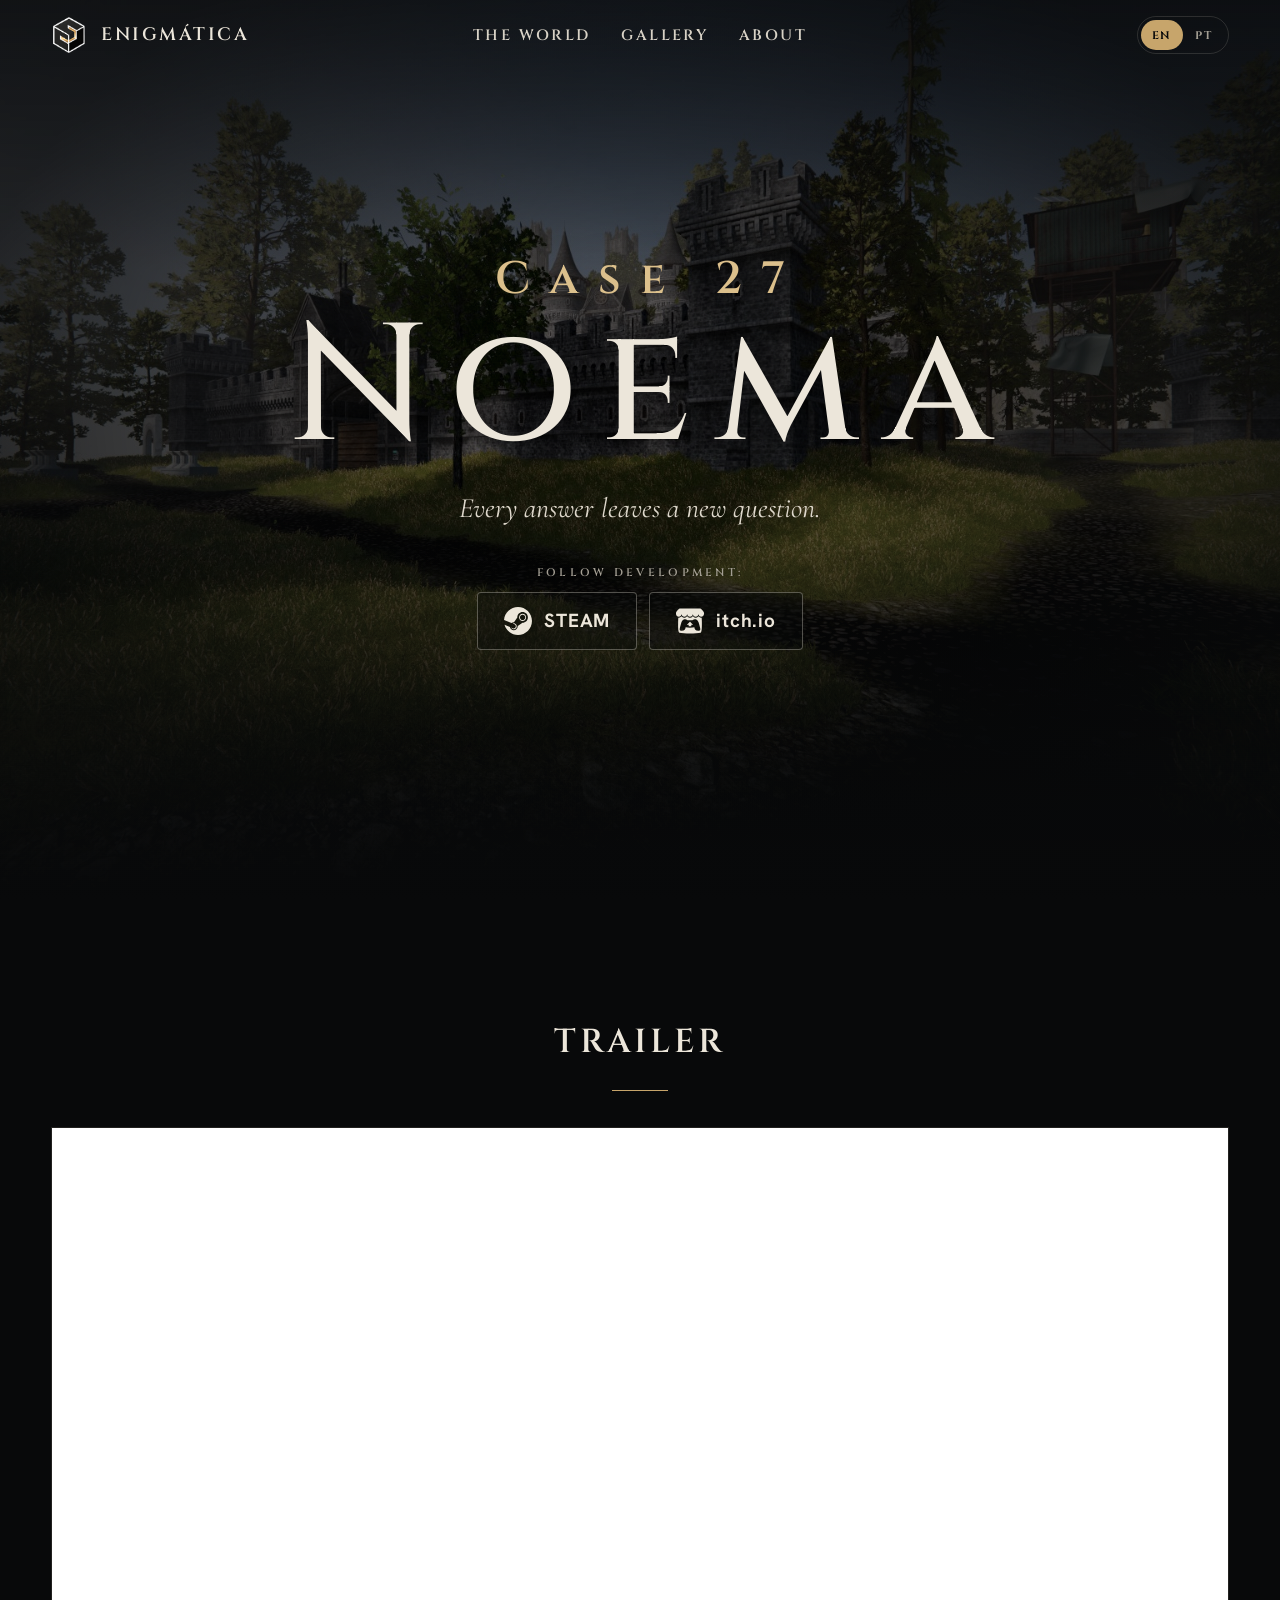
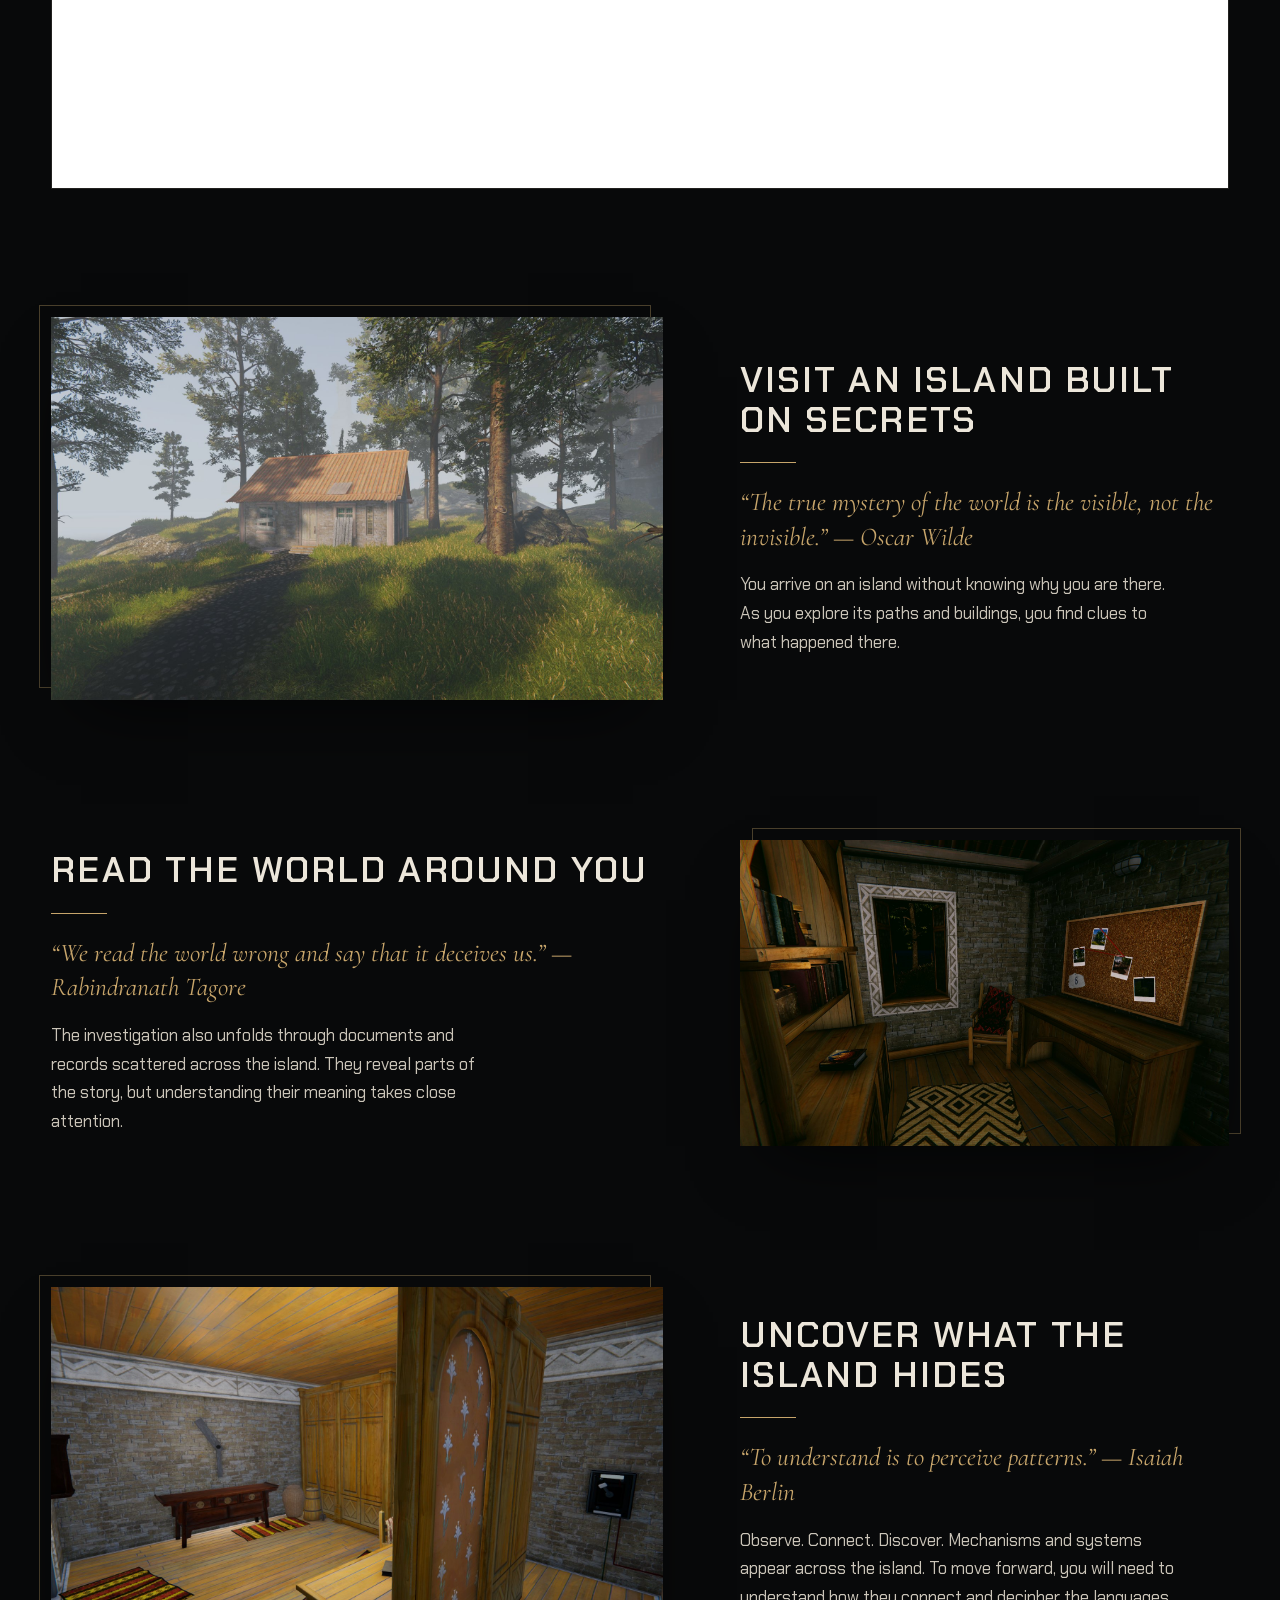
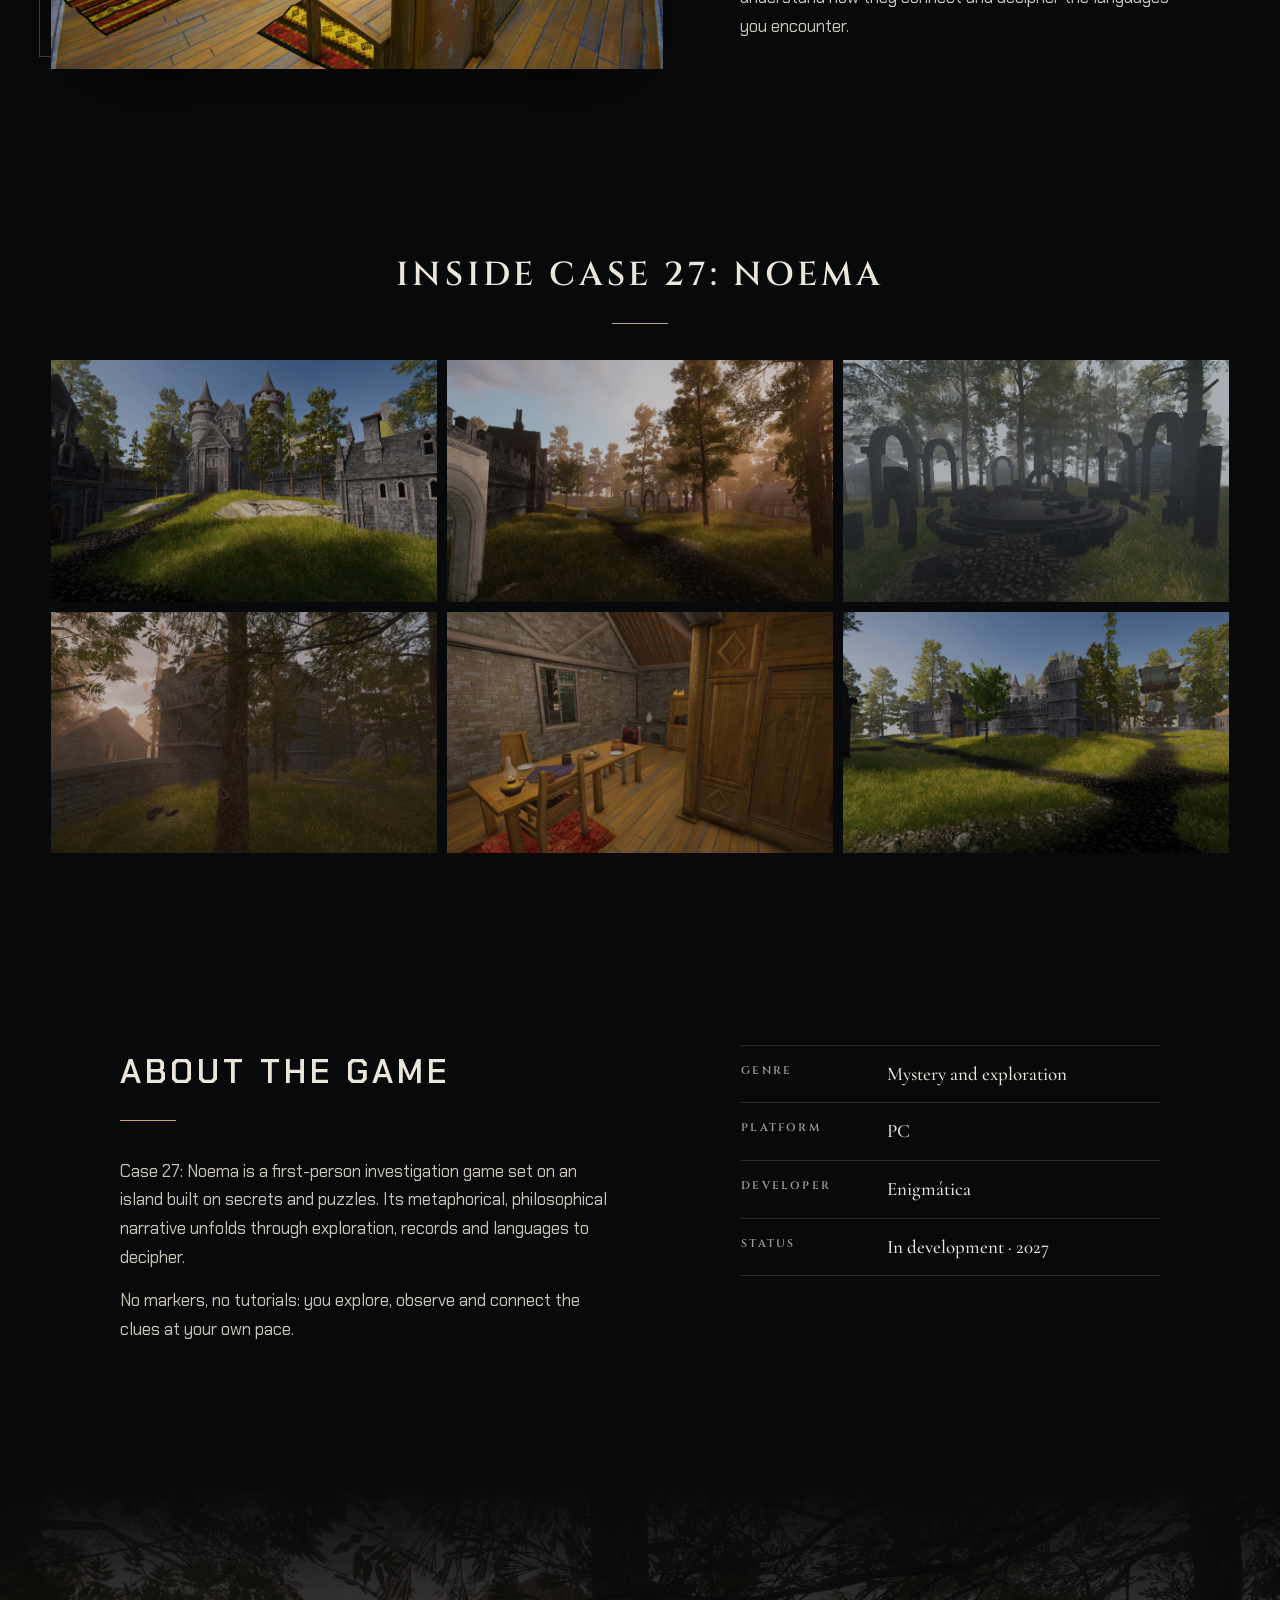
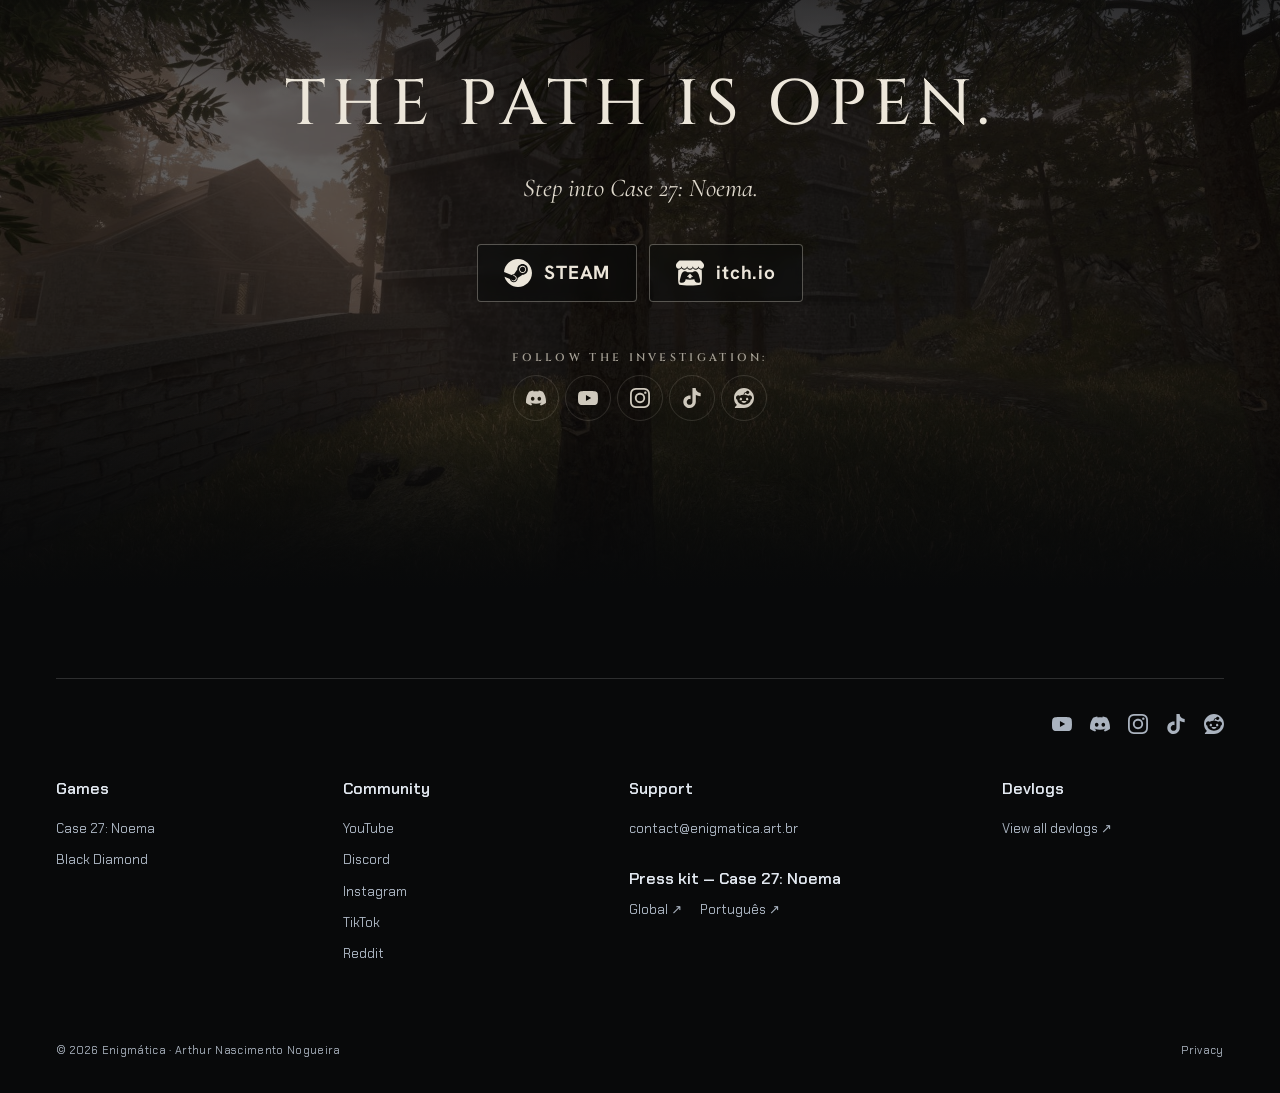
==== commit f3bbe5c1: "Remover aviso do topo e ampliar discretamente Case 27" ====
--- a/noema/index.html
+++ b/noema/index.html
@@ -12,7 +12,7 @@
   <link rel="icon" href="../assets/images/enigmatica-logo.png">
   <link rel="preload" href="../assets/images/principal.jpg" as="image">
   <link rel="preload" href="../assets/fonts/cinzel-latin-wght-normal.woff2" as="font" type="font/woff2" crossorigin>
-  <link rel="stylesheet" href="../assets/noema.css?v=20261112">
+  <link rel="stylesheet" href="../assets/noema.css?v=20261116-detail">
   <title>Case 27: Noema — Enigmática</title>
   <link rel="stylesheet" href="../assets/hub-footer.css?v=20261112d">
 </head>
@@ -41,7 +41,6 @@
     <section class="hero" aria-labelledby="game-title">
       <div class="hero-bg" aria-hidden="true"><img src="../assets/images/principal.jpg" alt=""></div>
       <div class="hero-inner">
-        <p class="kicker" data-i18n="kicker">In development · 2027</p>
         <h1 id="game-title" class="logotype" aria-label="Case 27: Noema"><span class="logo-case" aria-hidden="true">Case 27</span><span class="logo-main" aria-hidden="true">Noema</span></h1>
         <p class="hero-line" data-i18n="heroLine">Every answer leaves a new question.</p>
         <div class="buy">
--- a/assets/noema.css
+++ b/assets/noema.css
@@ -68,7 +68,7 @@
 .hero-inner { position: relative; z-index: 2; padding: 120px var(--gut) 110px; display: grid; justify-items: center; animation: fadeUp 1.6s .5s cubic-bezier(.2, .7, .2, 1) both; }
 .kicker { margin: 0 0 22px; font: 600 12px/1 'Cinzel', serif; letter-spacing: .34em; text-transform: uppercase; color: var(--gold); }
 .logotype { display: grid; justify-items: center; line-height: .9; text-shadow: 0 8px 40px rgba(0, 0, 0, .55); }
-.logo-case { font-size: clamp(26px, 3.4vw, 46px); font-weight: 600; letter-spacing: .42em; margin-right: -.42em; color: #dcc08c; margin-bottom: .3em; }
+.logo-case { font-size: clamp(27px, 3.55vw, 48px); font-weight: 600; letter-spacing: .42em; margin-right: -.42em; color: #dcc08c; margin-bottom: .3em; }
 .logo-main { font-size: clamp(64px, 13vw, 190px); font-weight: 500; letter-spacing: .14em; margin-right: -.14em; }
 .hero-line { margin: 26px 0 40px; font: italic 400 clamp(20px, 2.2vw, 28px)/1.3 'Cormorant', serif; color: #ded8cc; }
 .buy { display: grid; justify-items: center; gap: 14px; }
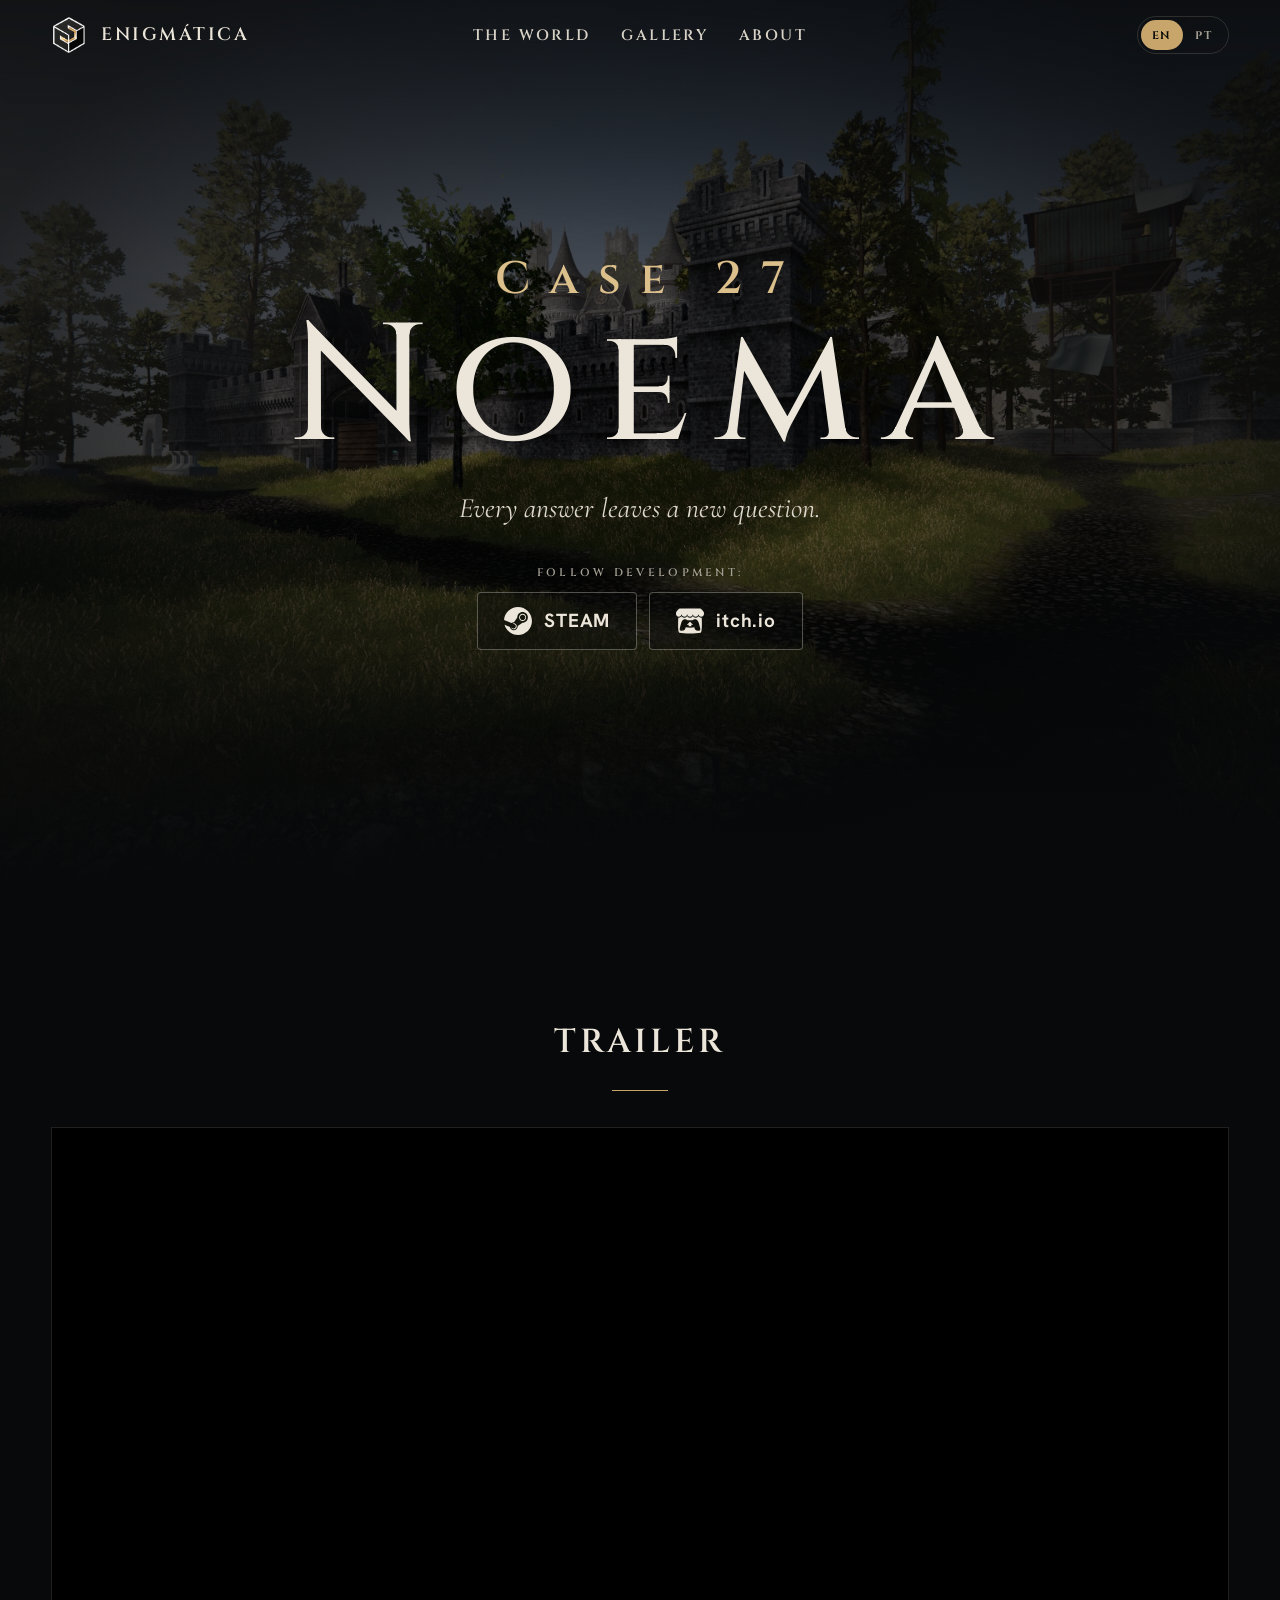
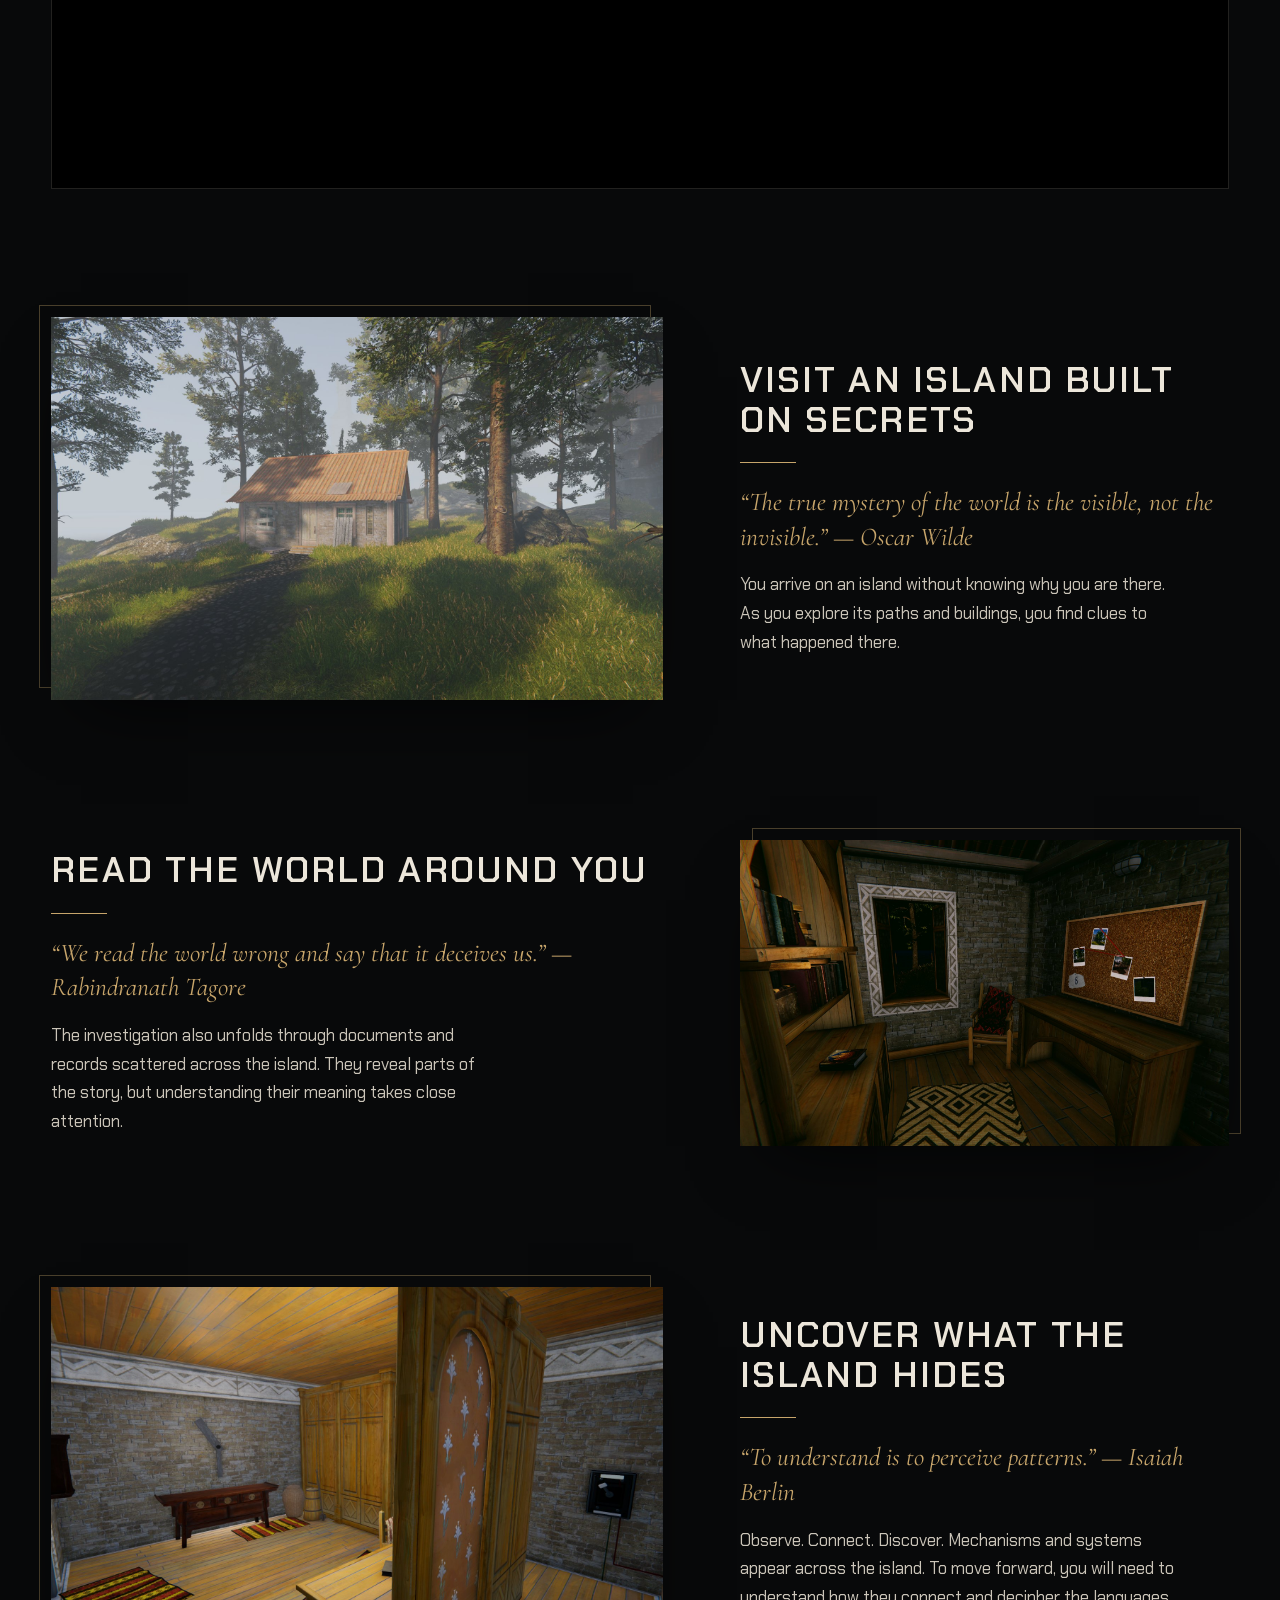
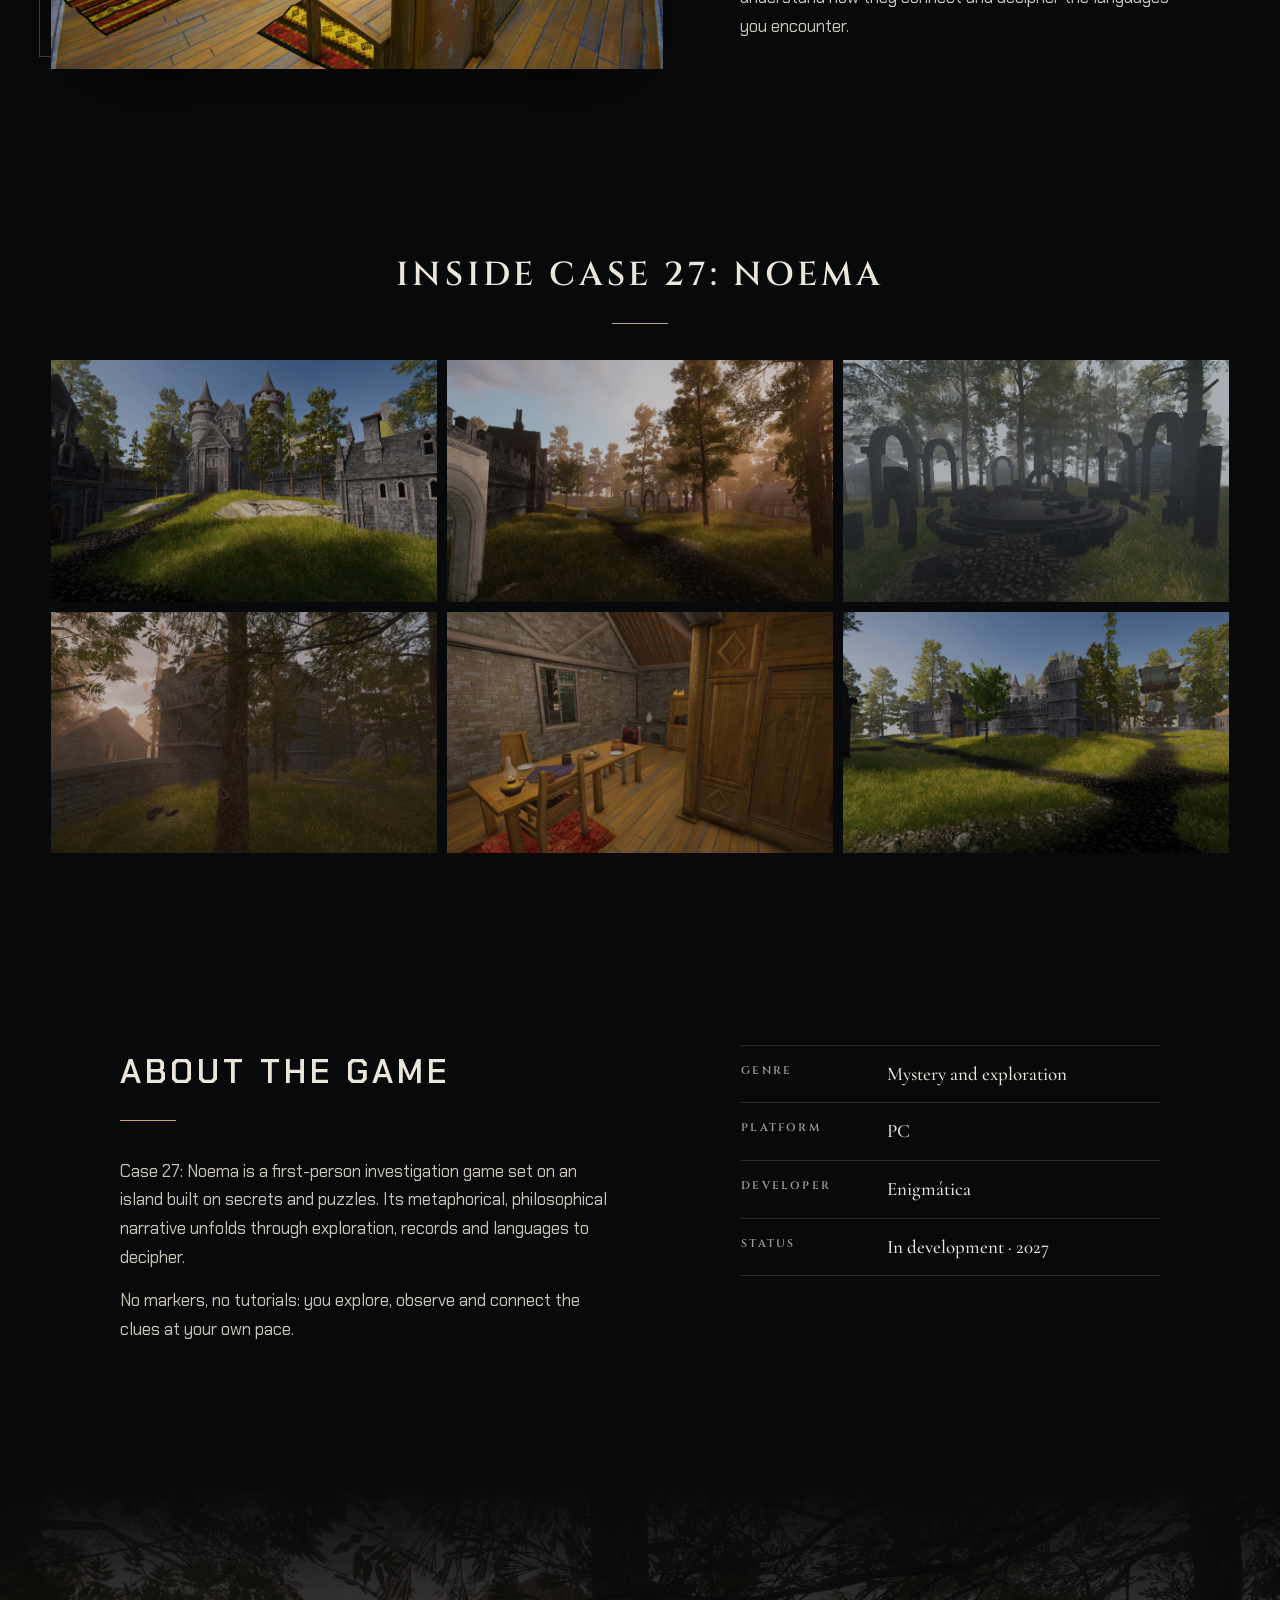
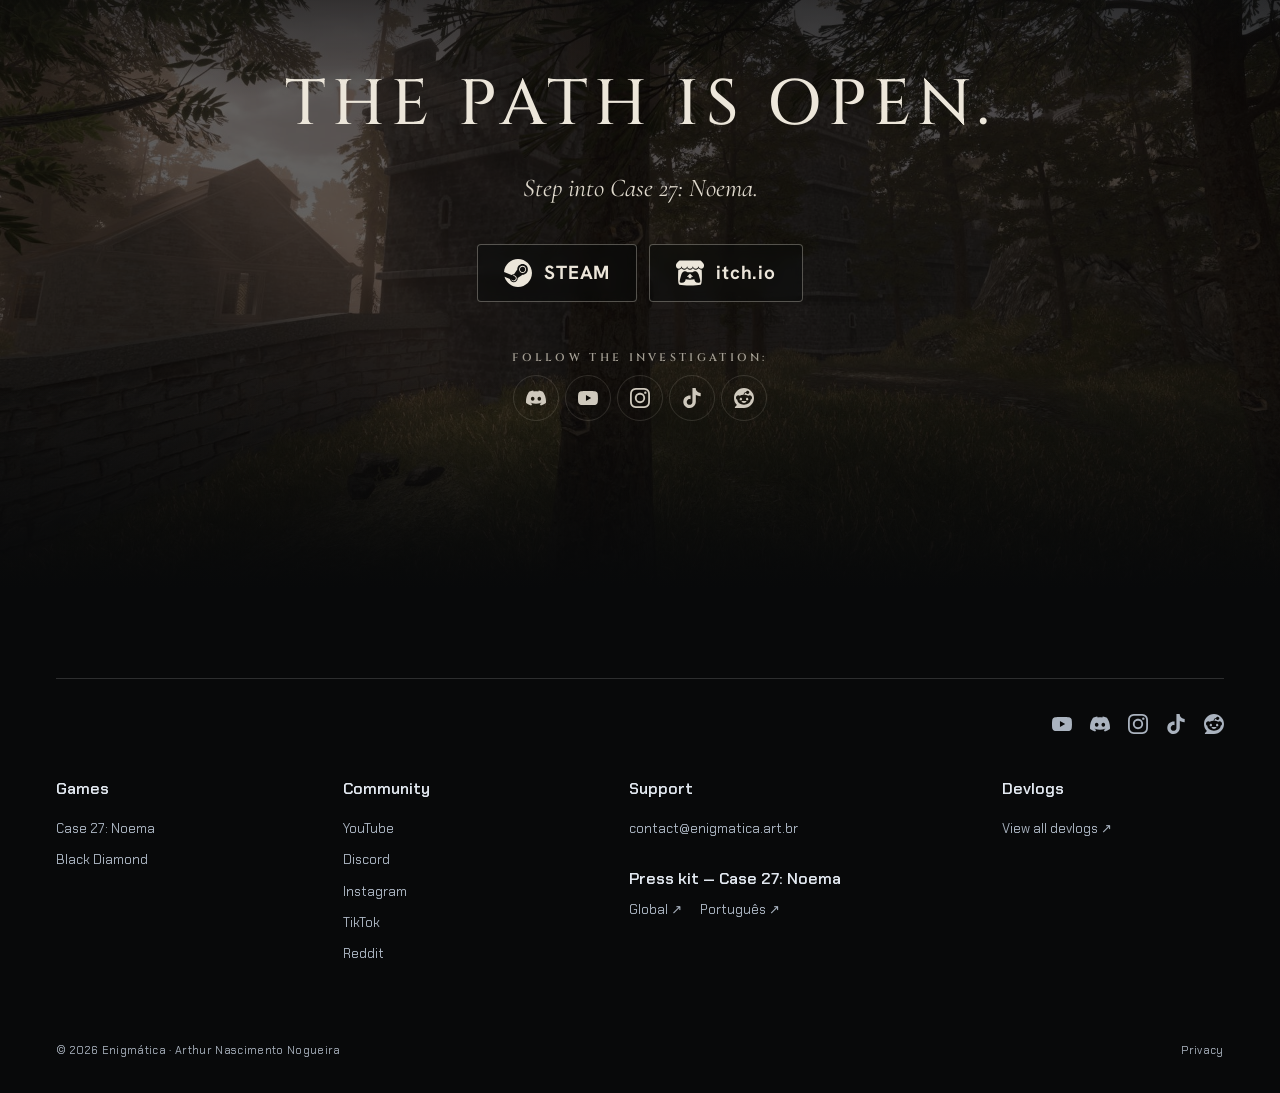
==== commit 16a0a108: "Usar controles globais de idioma e sincronizar preferência entre sites" ====
--- a/noema/index.html
+++ b/noema/index.html
@@ -133,8 +133,8 @@
     <button type="button" class="lb-close" aria-label="Close" data-i18n-attr="aria-label:close">×</button>
   </dialog>
 
-  <script src="../assets/noema-i18n.js?v=20261113"></script>
-  <script src="../assets/i18n.js?v=20261112"></script>
+  <script src="../assets/noema-i18n.js?v=20261116-global"></script>
+  <script src="../assets/i18n.js?v=20261116-global"></script>
   <script src="../assets/hub-footer.js?v=20261112"></script>
   <script src="../assets/noema.js?v=20261112"></script>
 </body>
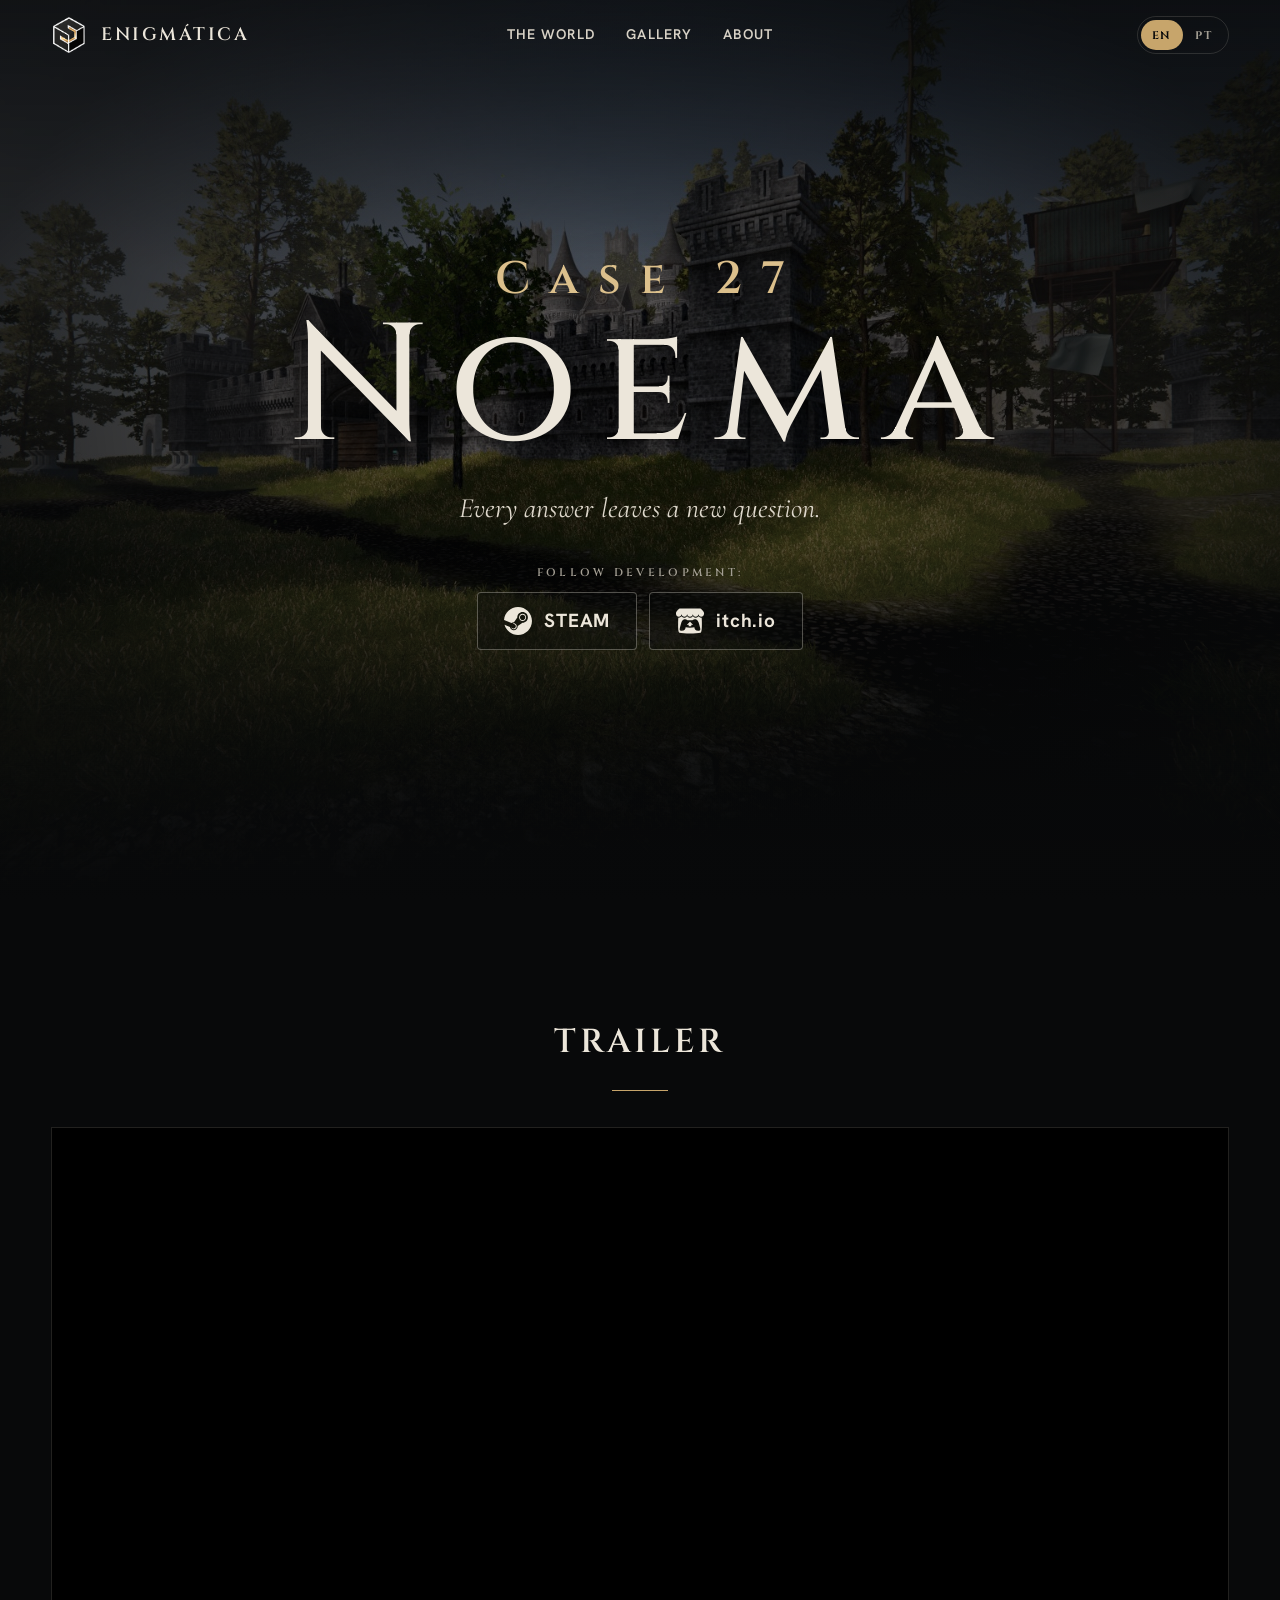
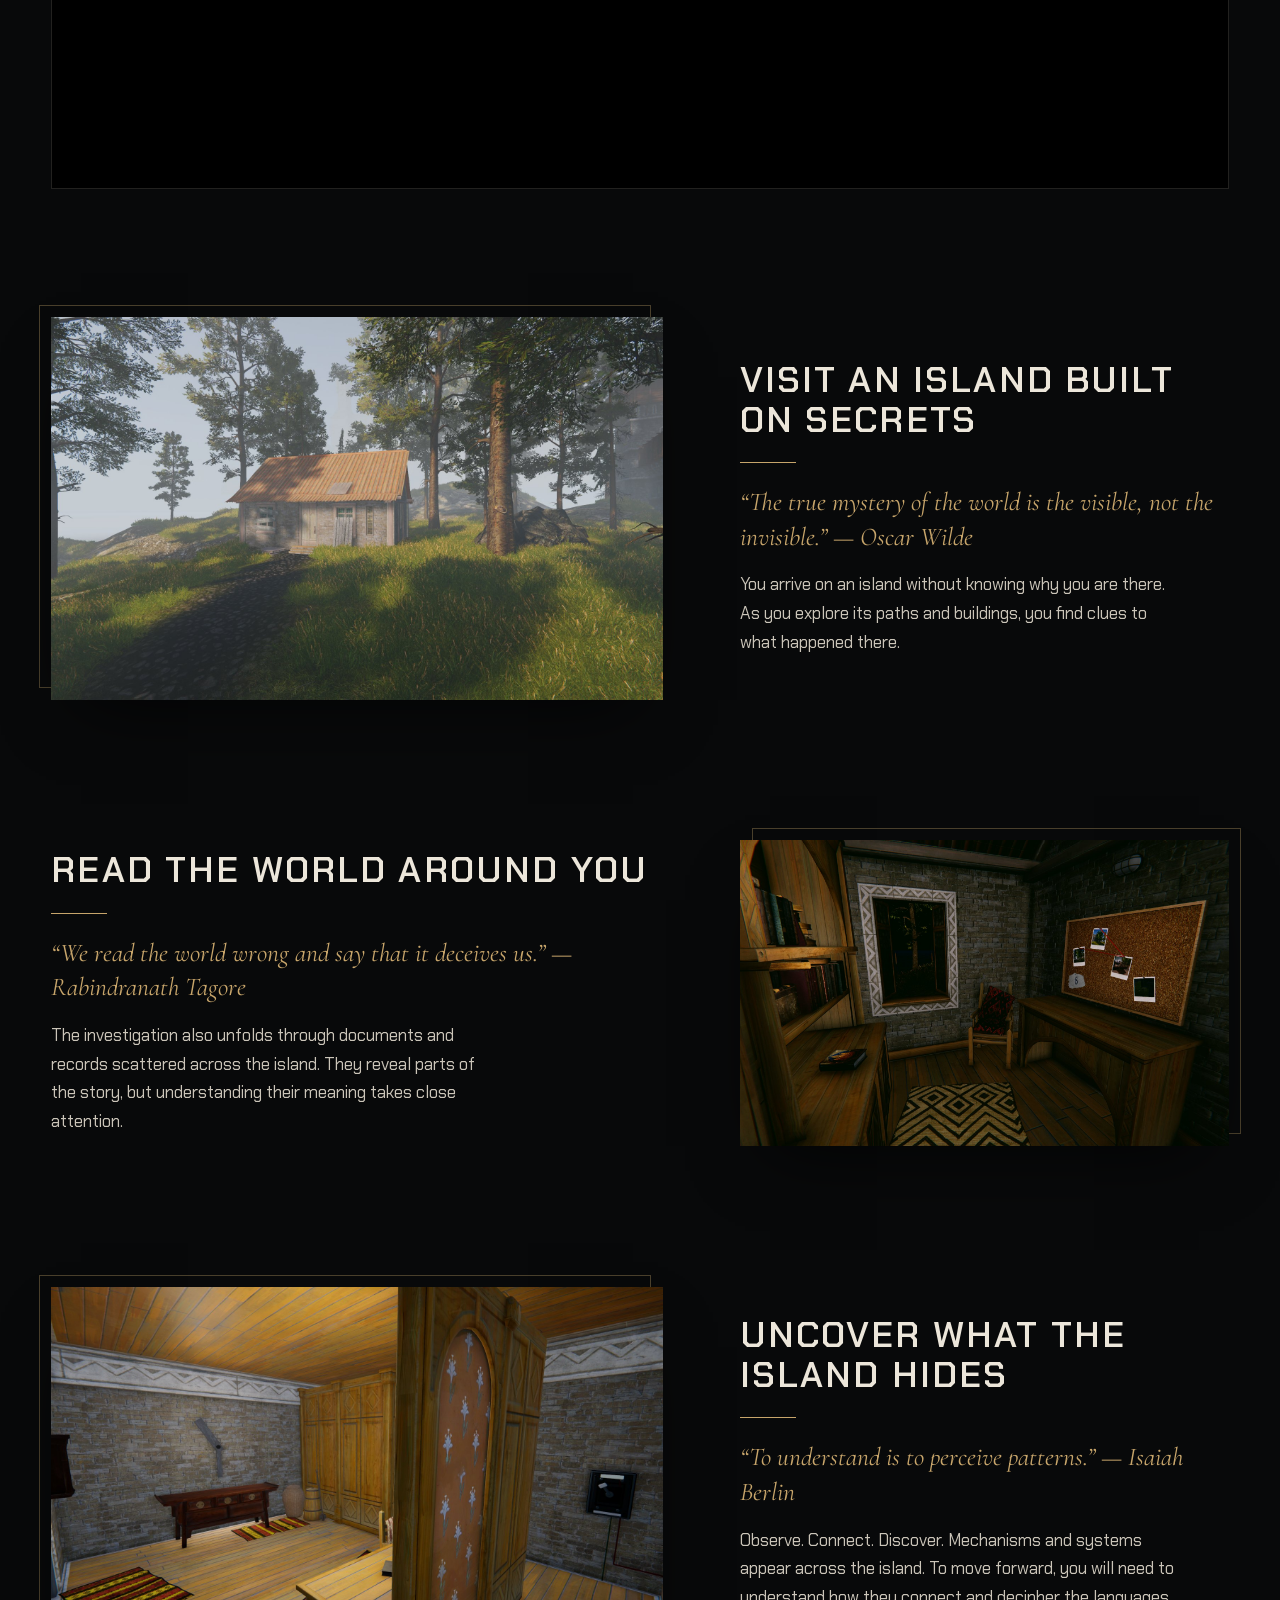
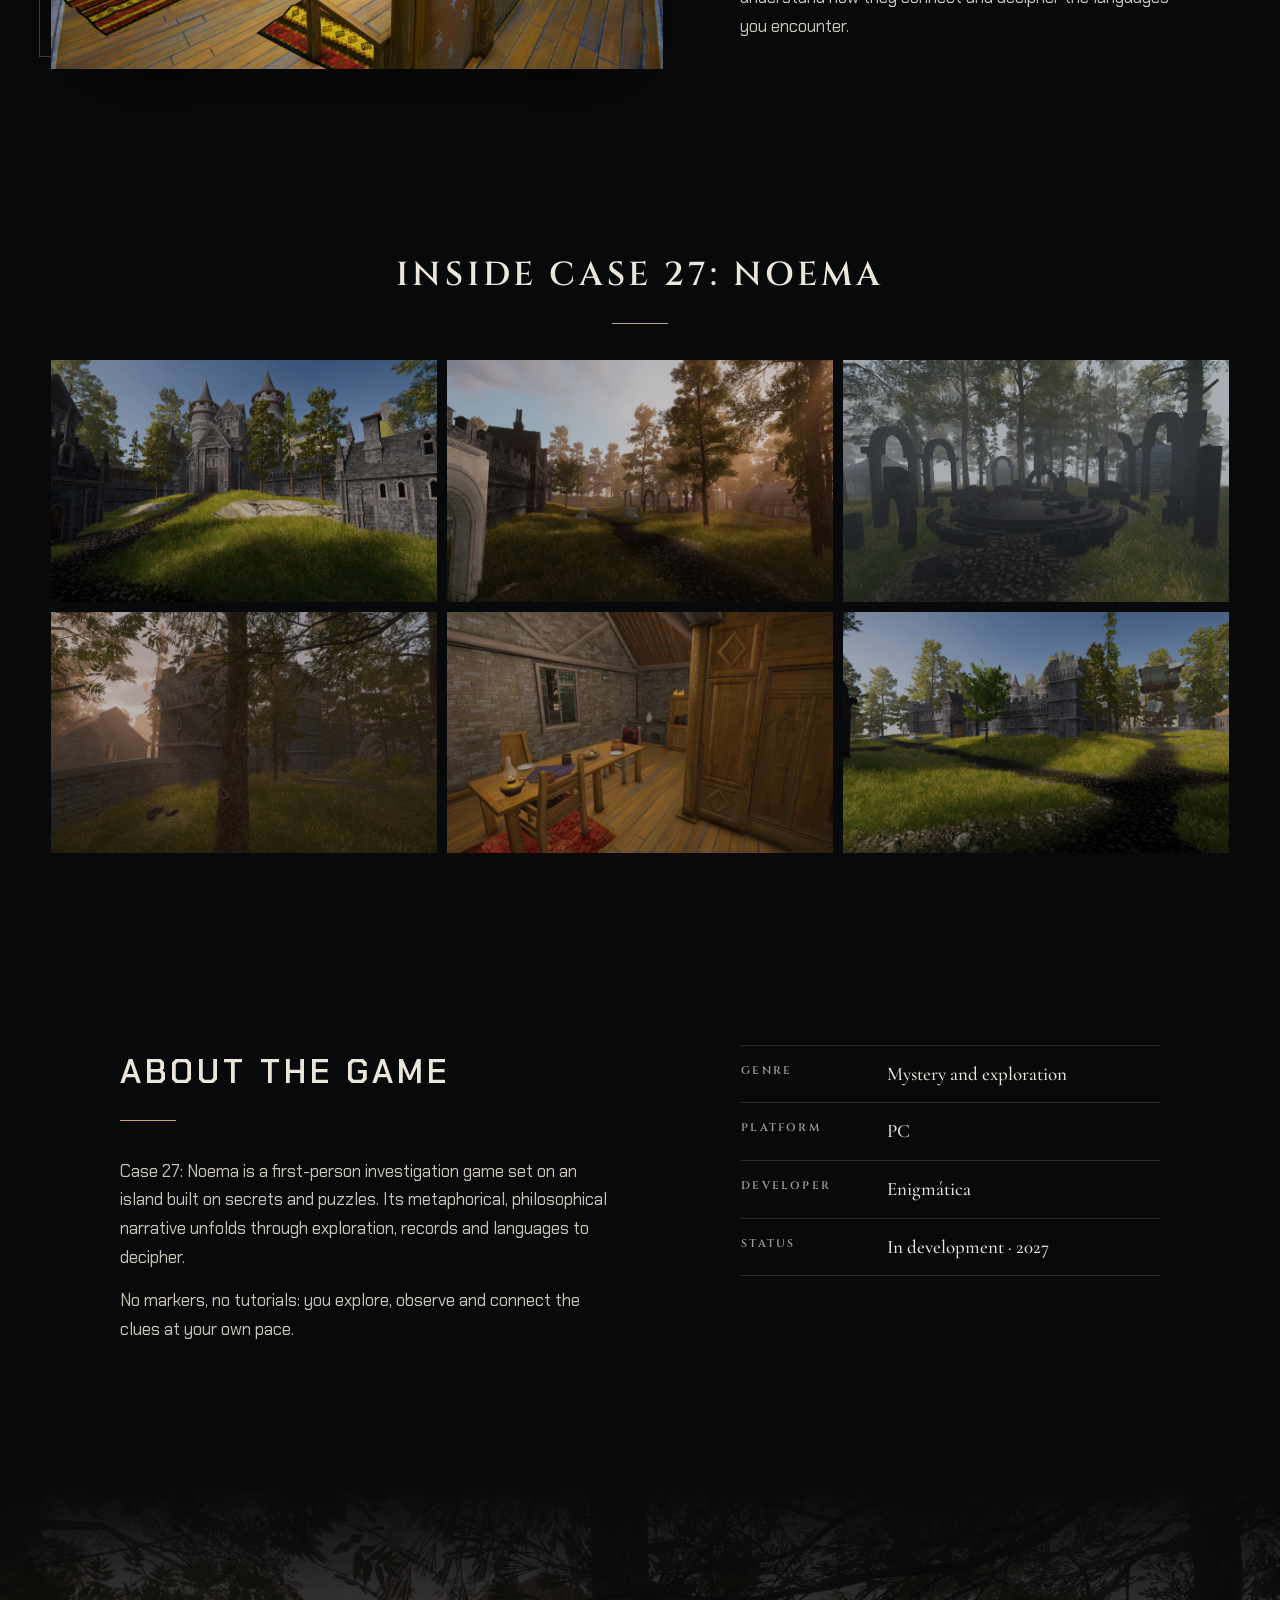
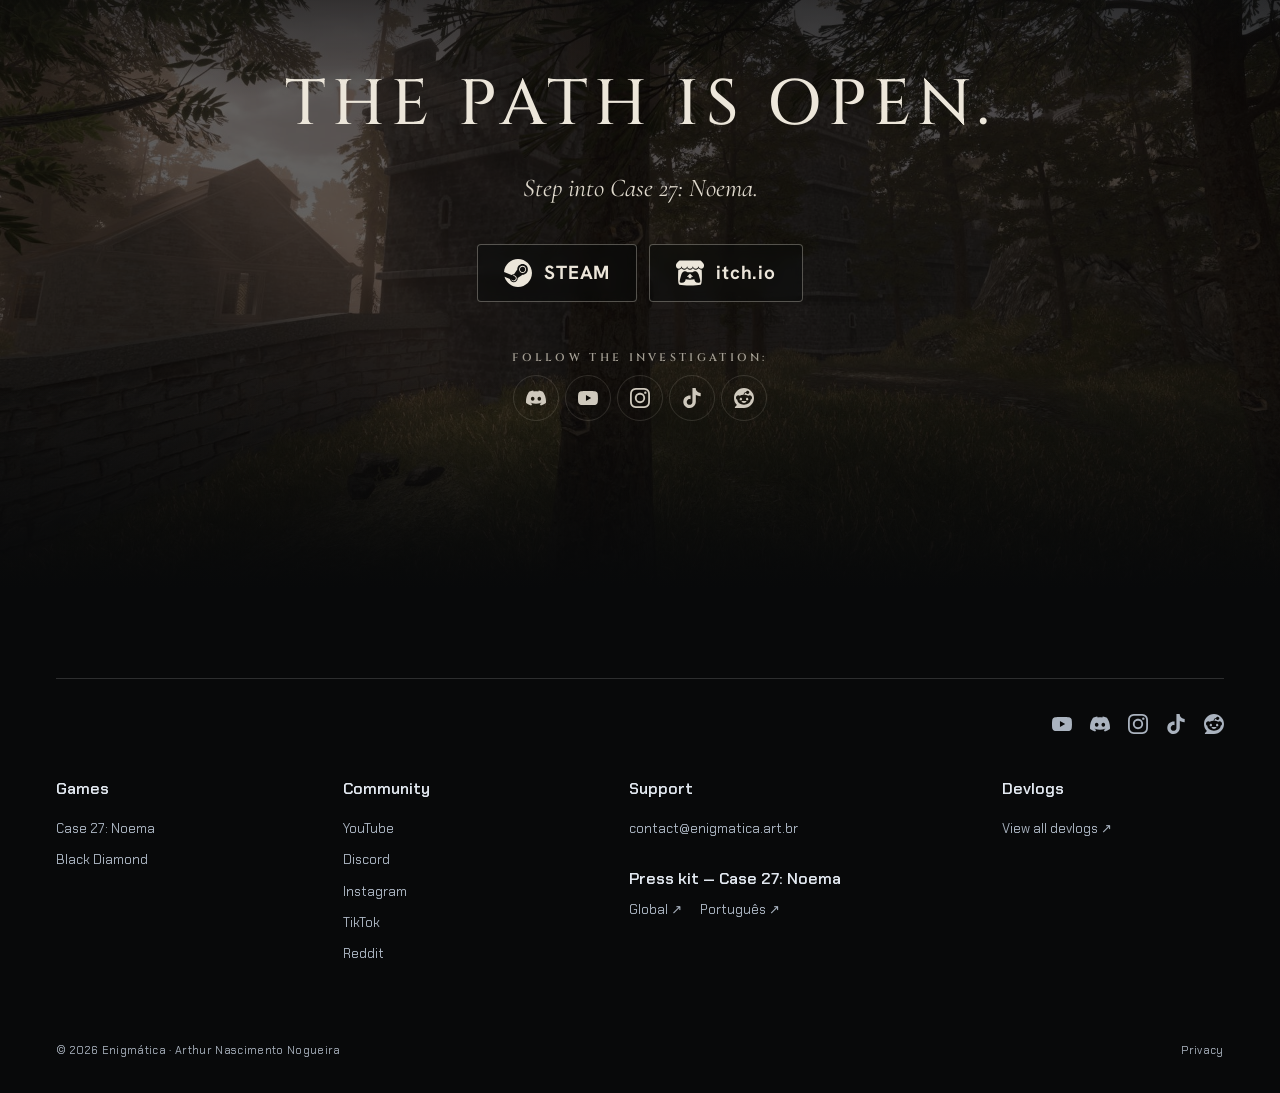
==== commit 45dadc11: "Padronizar menus em Hanken sem serifa com tamanho de 14px" ====
--- a/noema/index.html
+++ b/noema/index.html
@@ -14,7 +14,7 @@
   <link rel="preload" href="../assets/fonts/cinzel-latin-wght-normal.woff2" as="font" type="font/woff2" crossorigin>
   <link rel="stylesheet" href="../assets/noema.css?v=20261116-detail">
   <title>Case 27: Noema — Enigmática</title>
-  <link rel="stylesheet" href="../assets/hub-footer.css?v=20261112d">
+  <link rel="stylesheet" href="../assets/hub-footer.css?v=20261121-nav">
 </head>
 <body>
   <a class="skip-link" href="#content" data-i18n="skip">Skip to content</a>
--- a/assets/hub-footer.css
+++ b/assets/hub-footer.css
@@ -11,7 +11,7 @@
 
 .enigmatica-footer .footer-press{margin-top:28px}.enigmatica-footer .footer-links .footer-press h2{margin:0 0 8px}.enigmatica-footer .footer-links .press-game{margin:0 0 12px;font-size:12px;line-height:1.5;color:#aab4c1}.enigmatica-footer .footer-links .press-links{display:flex;flex-wrap:wrap;gap:10px 18px}.enigmatica-footer .footer-links .press-links a{margin:0}
 
-/* Alinha apenas as medidas da marca e dos textos do menu; preserva Cinzel e os botões. */
-.site-header .brand{font-size:18px;line-height:1.1;gap:14px}.site-header .brand img{width:36px;height:36px}.site-header .main-nav a{font-size:15px}
-@media(max-width:1000px){.site-header .brand{font-size:15px;gap:10px}.site-header .brand img{width:30px;height:30px}.site-header .main-nav a{font-size:12px}}
+/* Menu usa a mesma tipografia e tamanho do Hub; mantém a marca e os botões. */
+.site-header .brand{font-size:18px;line-height:1.1;gap:14px}.site-header .brand img{width:36px;height:36px}.site-header .main-nav a{font:600 14px/1.4 'Hanken',system-ui,sans-serif;letter-spacing:.08em}
+@media(max-width:1000px){.site-header .brand{font-size:15px;gap:10px}.site-header .brand img{width:30px;height:30px}.site-header .main-nav a{font-size:14px}}
 @media(max-width:640px){.site-header .brand span{display:inline}}
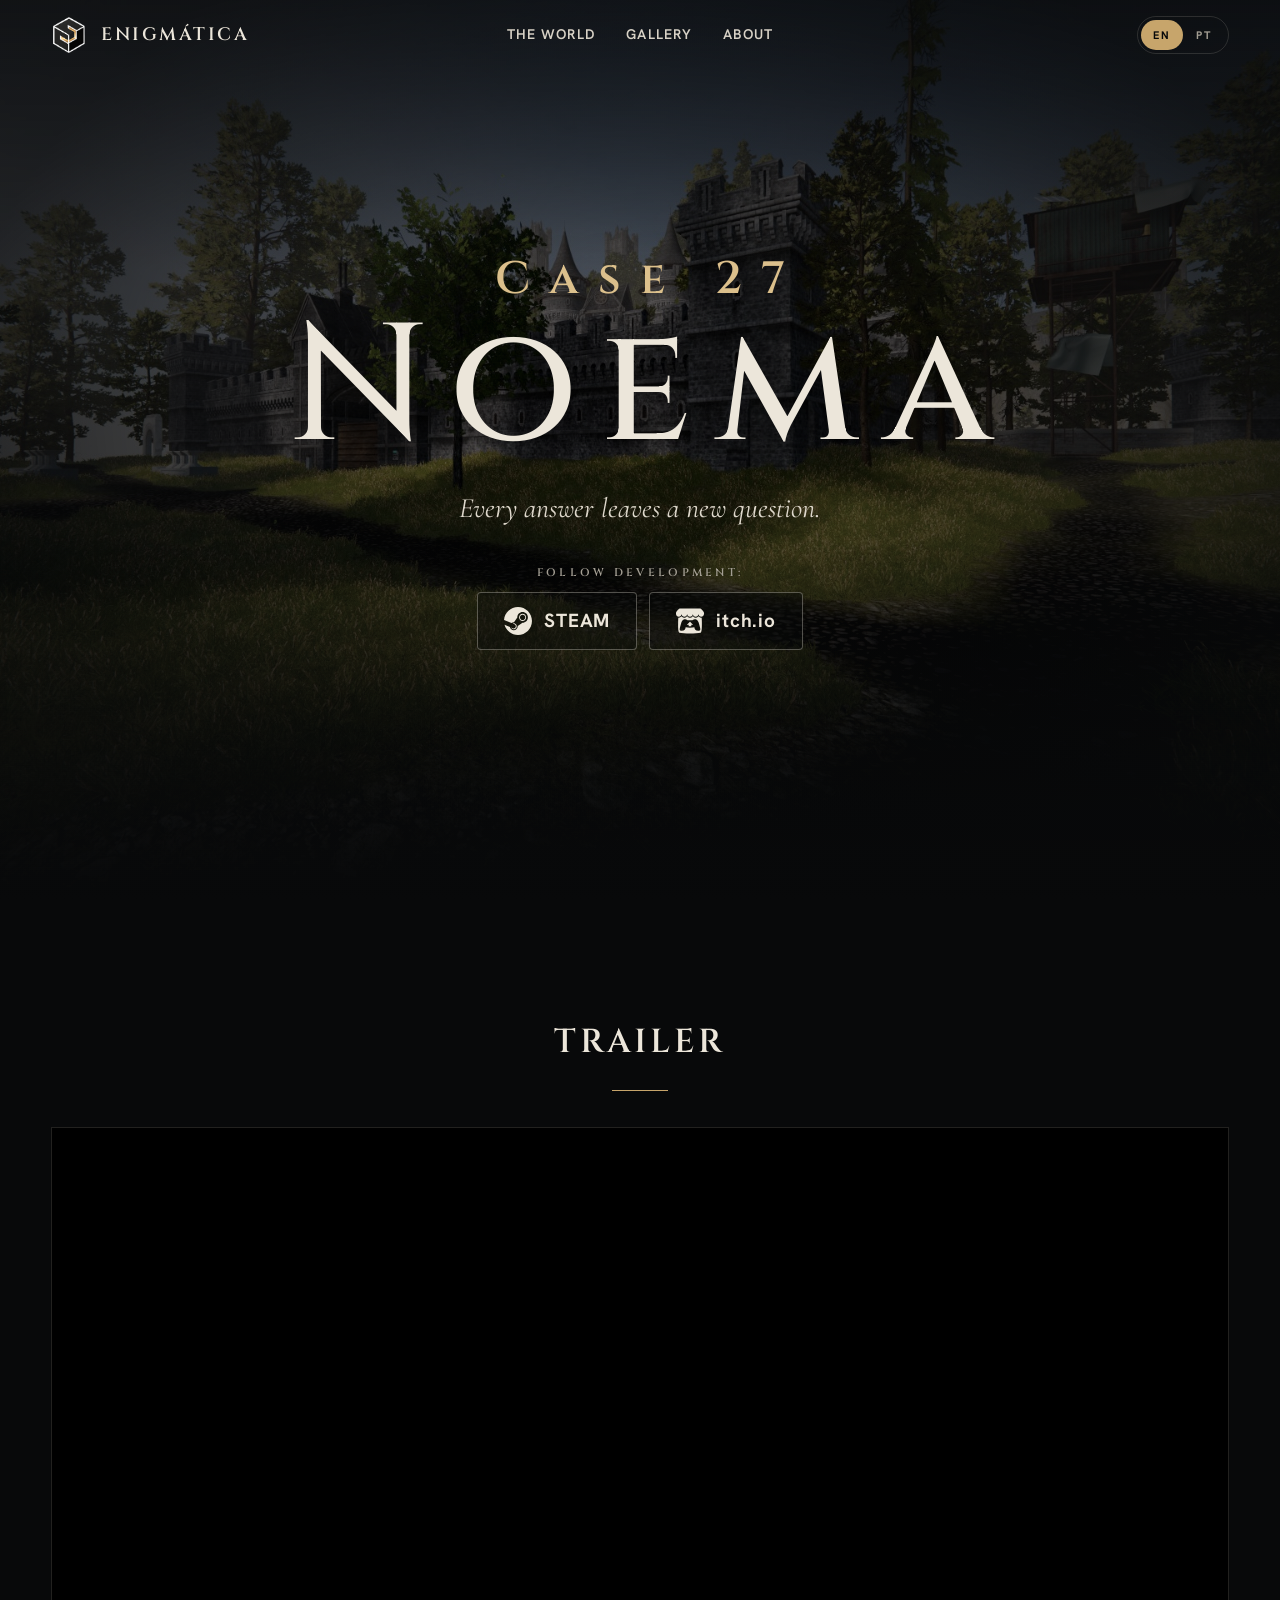
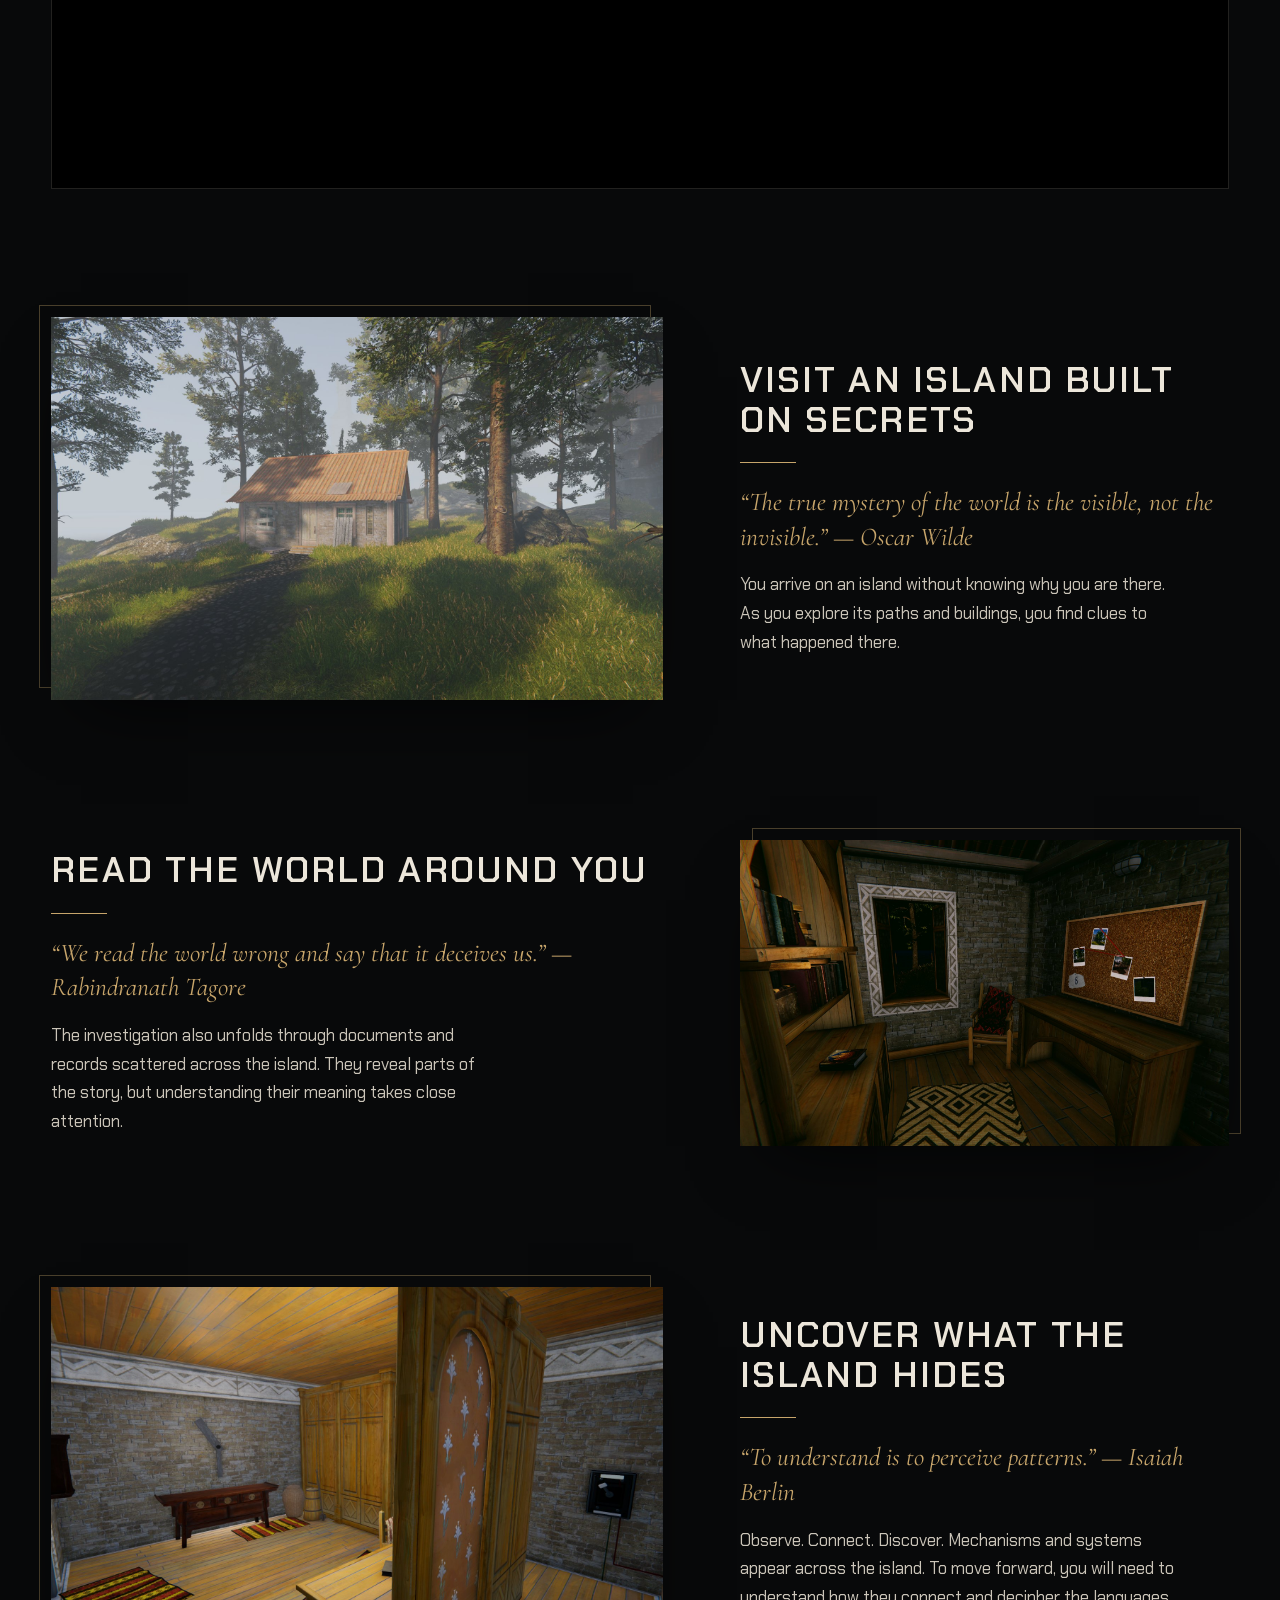
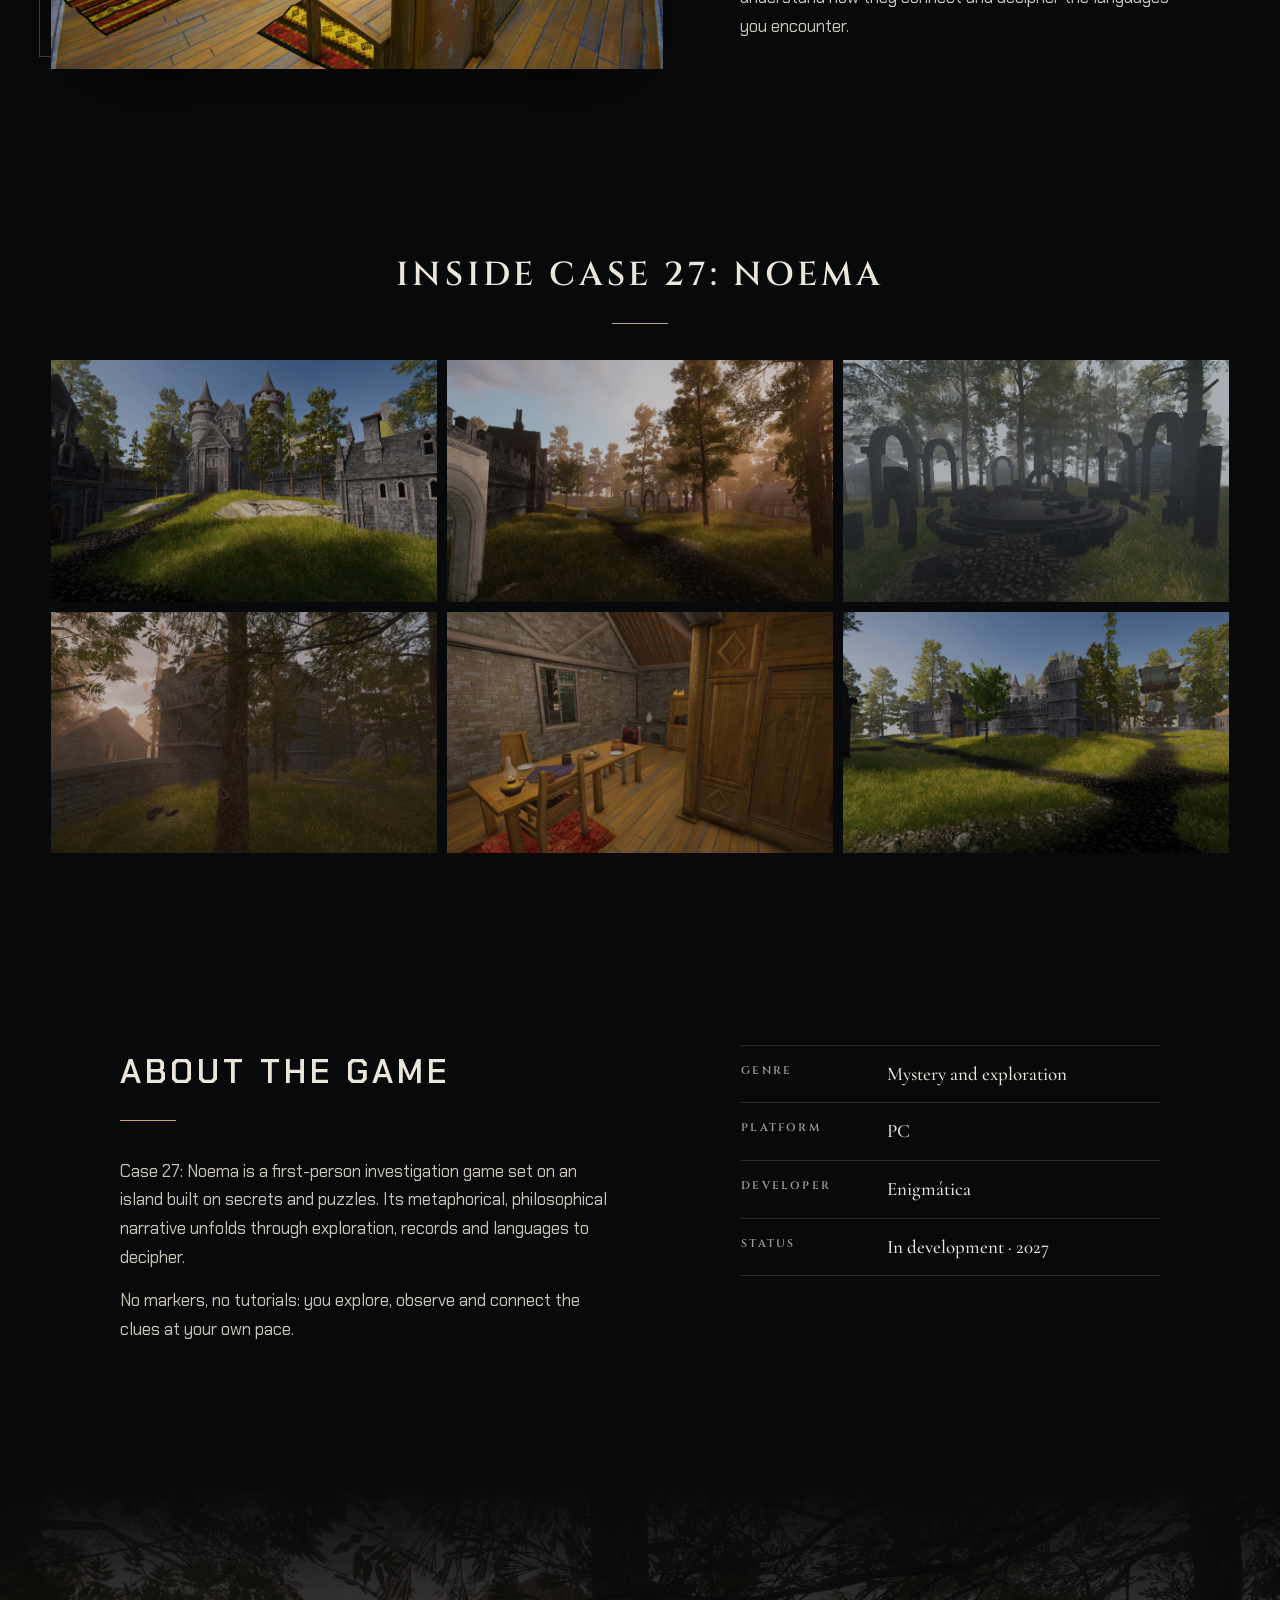
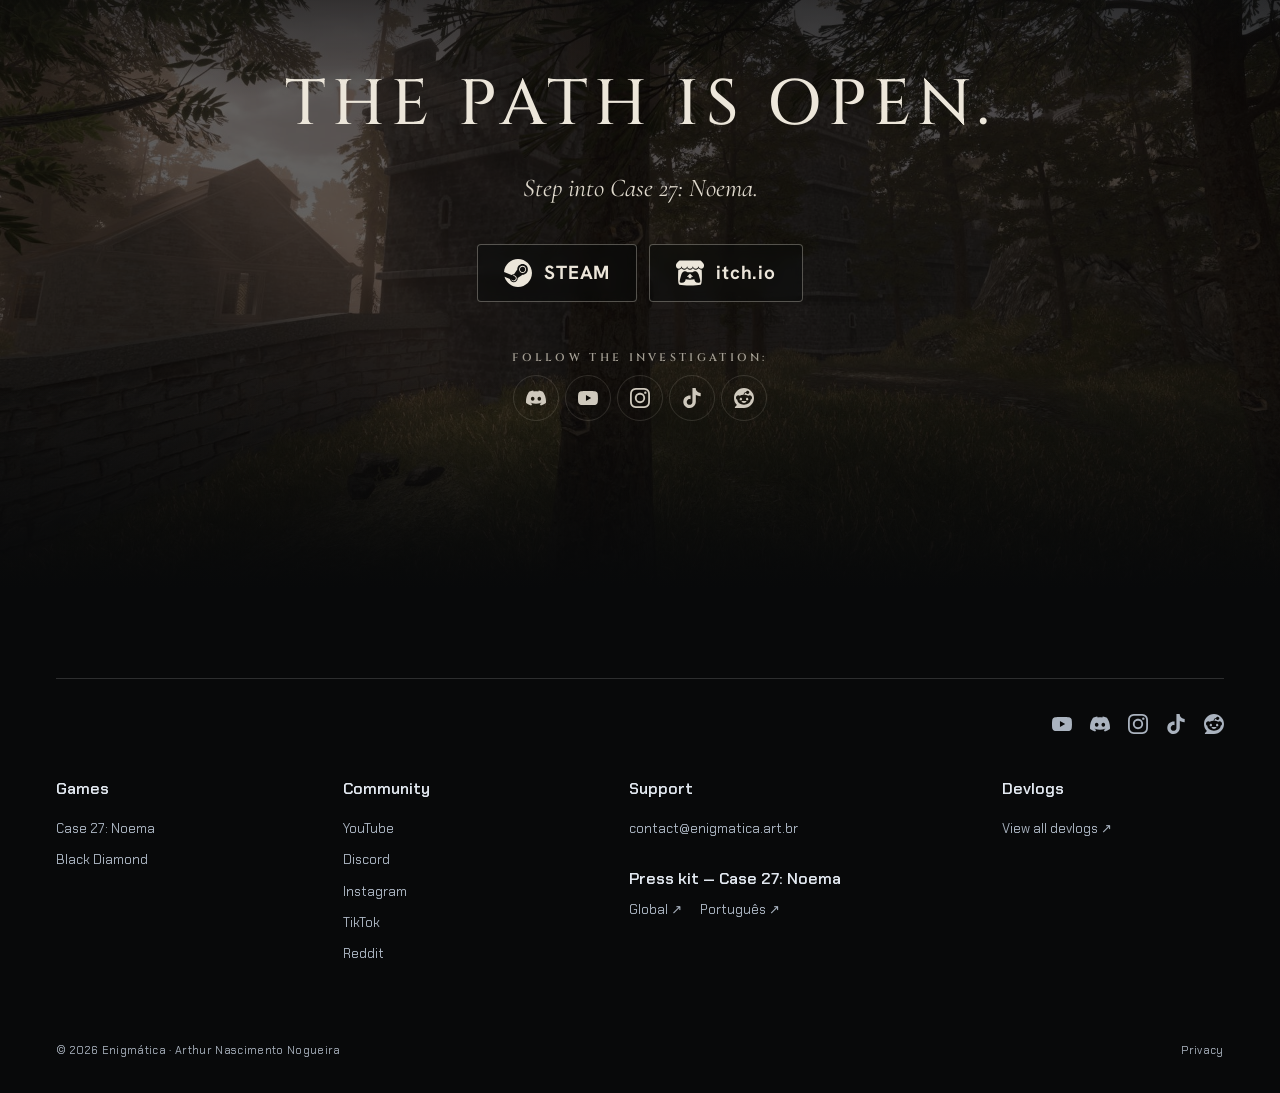
==== commit 68ce8eef: "Usar Hanken sem serifa nos botões EN/PT" ====
--- a/noema/index.html
+++ b/noema/index.html
@@ -14,7 +14,7 @@
   <link rel="preload" href="../assets/fonts/cinzel-latin-wght-normal.woff2" as="font" type="font/woff2" crossorigin>
   <link rel="stylesheet" href="../assets/noema.css?v=20261116-detail">
   <title>Case 27: Noema — Enigmática</title>
-  <link rel="stylesheet" href="../assets/hub-footer.css?v=20261121-nav">
+  <link rel="stylesheet" href="../assets/hub-footer.css?v=20261121-lang">
 </head>
 <body>
   <a class="skip-link" href="#content" data-i18n="skip">Skip to content</a>
--- a/assets/hub-footer.css
+++ b/assets/hub-footer.css
@@ -15,3 +15,5 @@
 .site-header .brand{font-size:18px;line-height:1.1;gap:14px}.site-header .brand img{width:36px;height:36px}.site-header .main-nav a{font:600 14px/1.4 'Hanken',system-ui,sans-serif;letter-spacing:.08em}
 @media(max-width:1000px){.site-header .brand{font-size:15px;gap:10px}.site-header .brand img{width:30px;height:30px}.site-header .main-nav a{font-size:14px}}
 @media(max-width:640px){.site-header .brand span{display:inline}}
+
+.site-header .lang button{font-family:'Hanken',system-ui,sans-serif}
